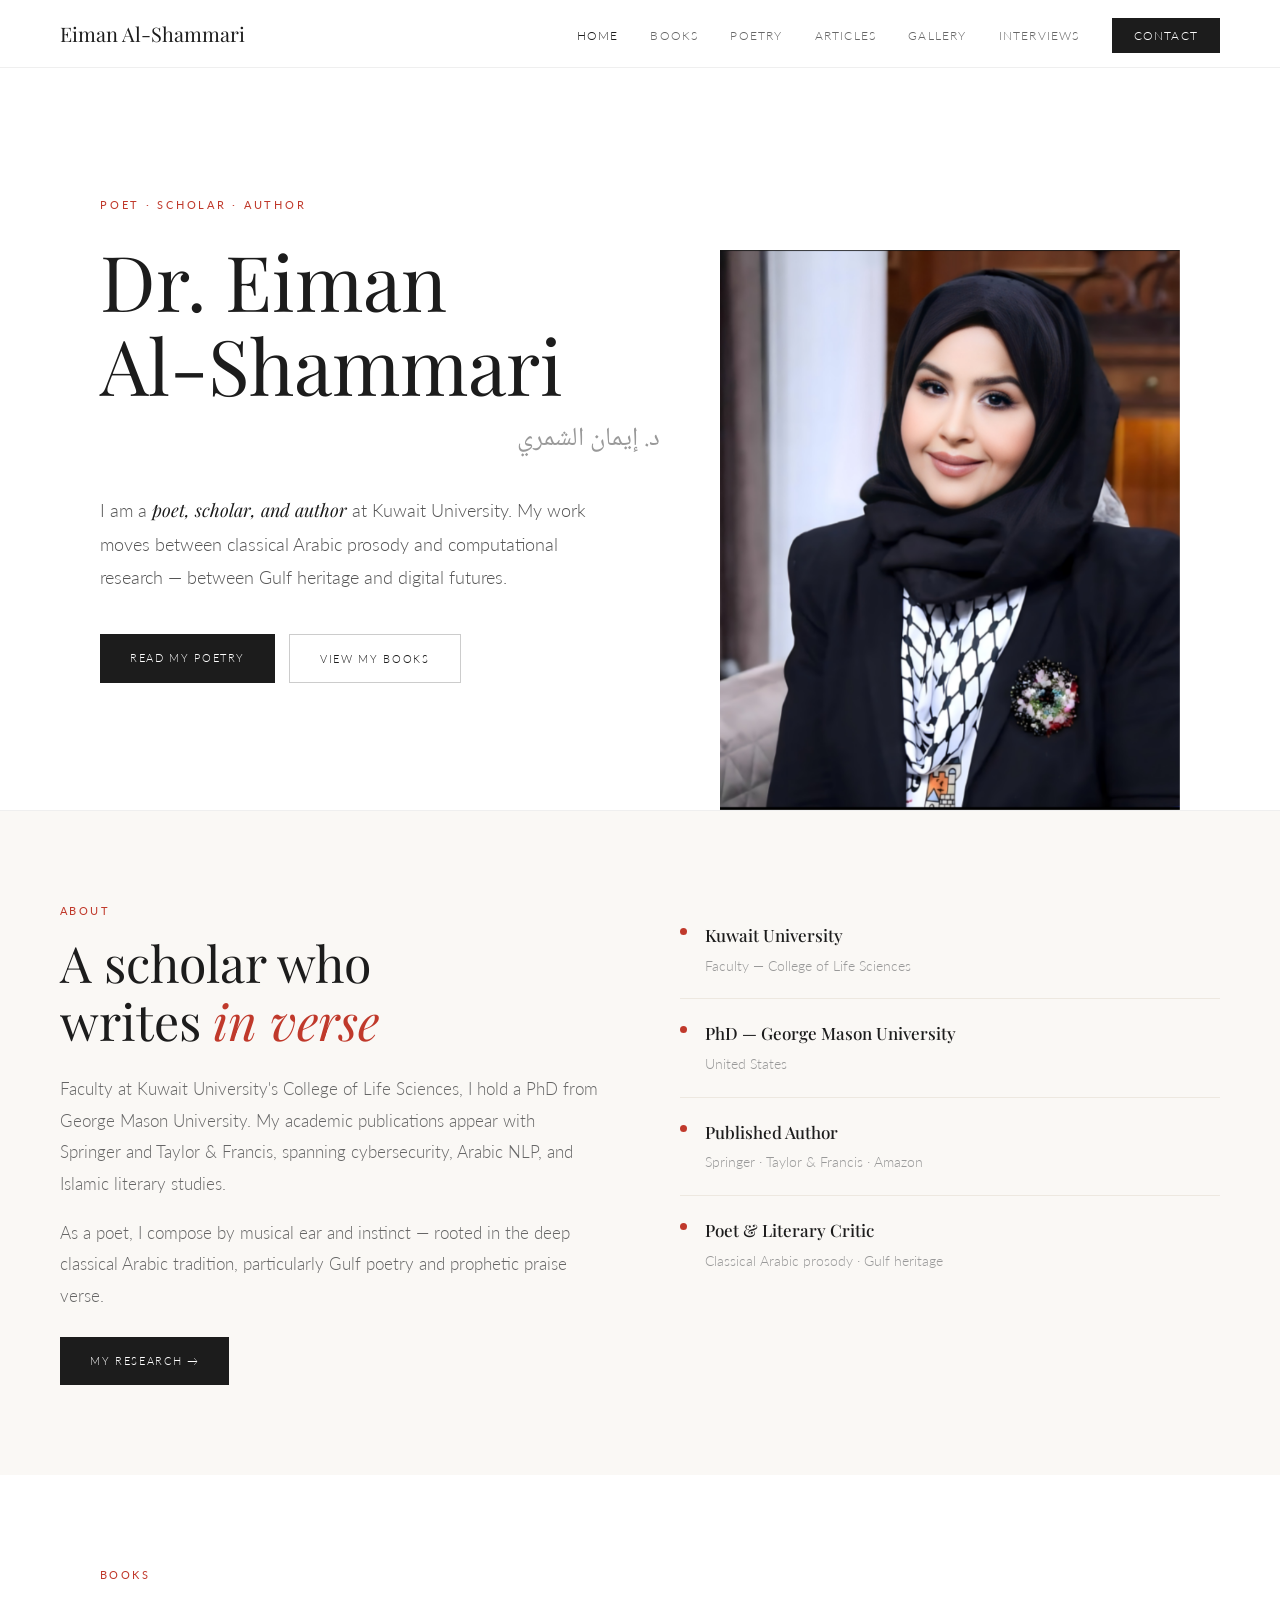
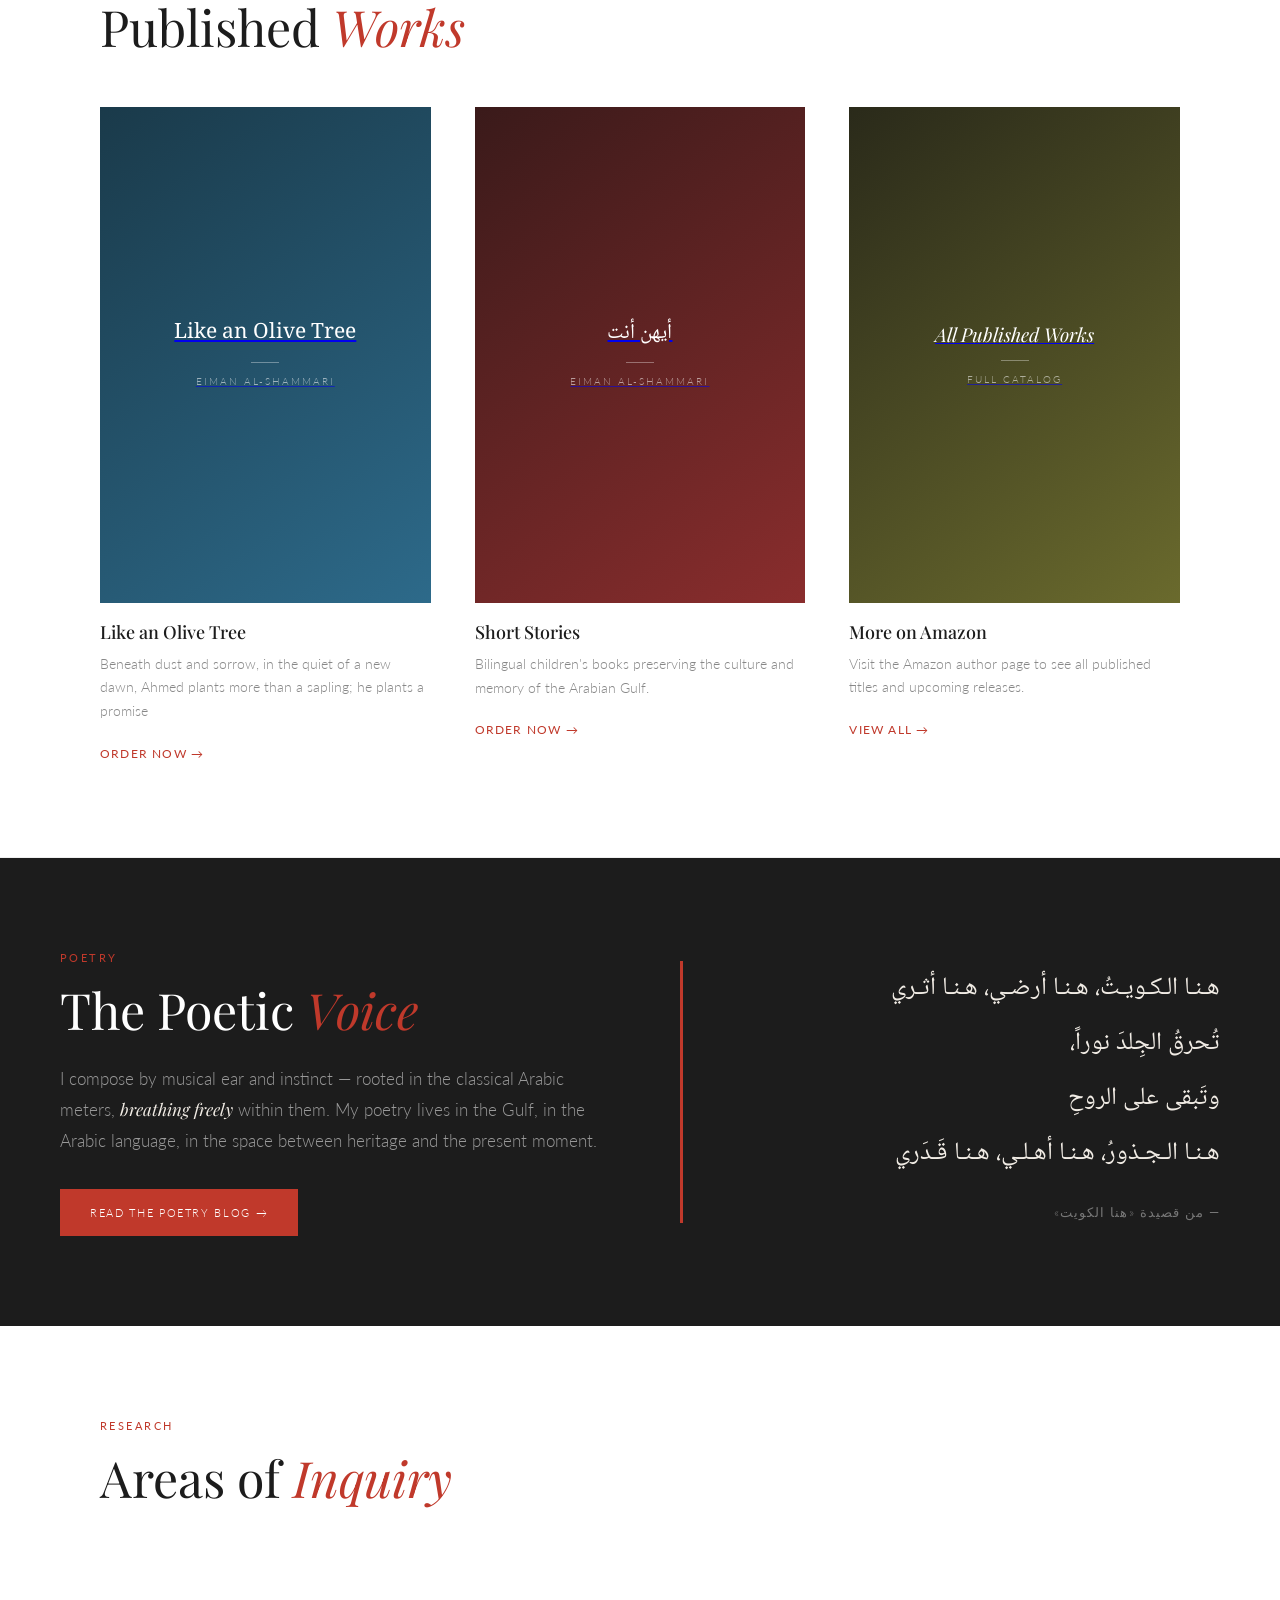
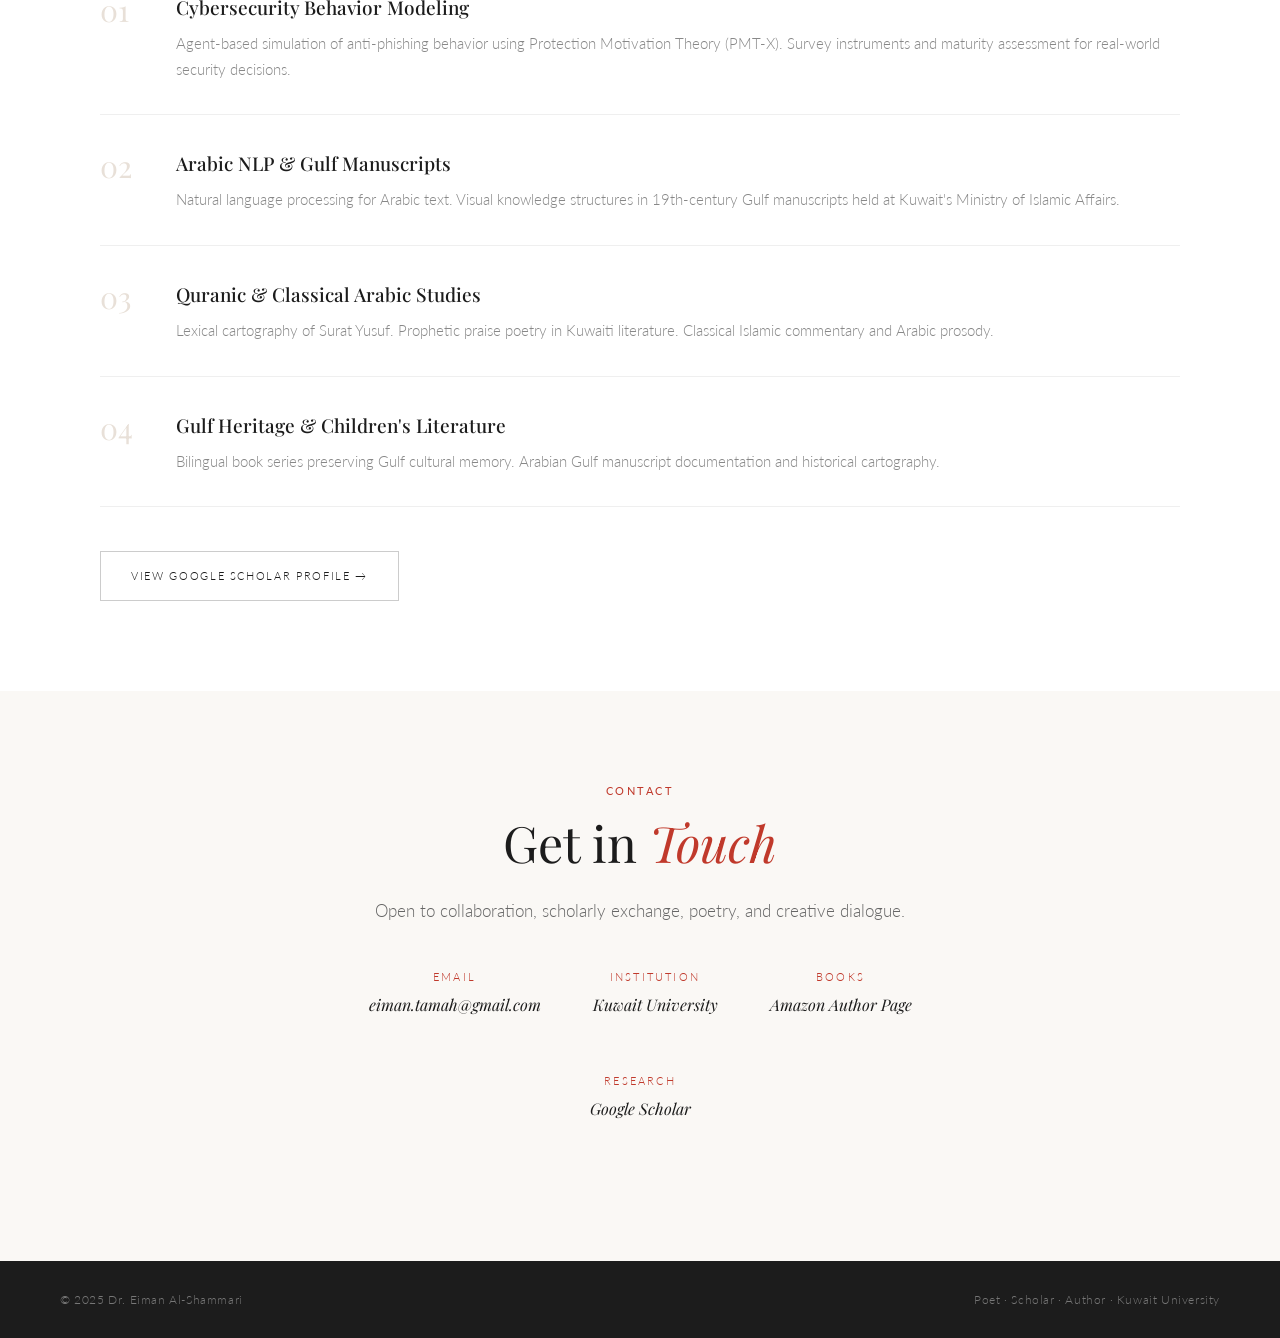
==== index.html @ fb9df9e3 "Update index.html" ====
<!DOCTYPE html>
<html lang="en">
<head>
<meta charset="UTF-8">
<meta name="viewport" content="width=device-width, initial-scale=1.0">
<title>Dr. Eiman Al-Shammari — Poet · Scholar · Author</title>
<link rel="preconnect" href="https://fonts.googleapis.com">
<link href="https://fonts.googleapis.com/css2?family=Playfair+Display:ital,wght@0,400;0,500;0,700;1,400;1,500&family=Lato:wght@300;400;700&family=Noto+Naskh+Arabic:wght@400;500;600&display=swap" rel="stylesheet">
<style>
*,*::before,*::after{box-sizing:border-box;margin:0;padding:0;}
html{scroll-behavior:smooth;}
body{background:#fff;color:#1c1c1c;font-family:'Lato',sans-serif;font-weight:300;font-size:17px;line-height:1.75;}

/* NAV */
nav{position:fixed;top:0;left:0;right:0;z-index:100;background:rgba(255,255,255,0.97);border-bottom:1px solid #efefef;padding:0 60px;height:68px;display:flex;align-items:center;justify-content:space-between;backdrop-filter:blur(8px);}
.nav-logo{font-family:'Playfair Display',serif;font-size:20px;font-weight:400;color:#1c1c1c;text-decoration:none;}
.nav-links{list-style:none;display:flex;gap:32px;align-items:center;}
.nav-links a{font-family:'Lato',sans-serif;font-size:12px;letter-spacing:0.1em;text-transform:uppercase;color:#666;text-decoration:none;transition:color .2s;}
.nav-links a:hover,.nav-links a.active{color:#1c1c1c;}
.nav-cta{background:#1c1c1c!important;color:#fff!important;padding:10px 22px!important;transition:background .2s!important;}
.nav-cta:hover{background:#c0392b!important;}

/* HERO */
.hero{padding-top:68px;display:grid;grid-template-columns:1fr 460px;min-height:90vh;max-width:1200px;margin:0 auto;padding-left:60px;padding-right:60px;gap:60px;align-items:center;}
.hero-text{padding:60px 0;}
.hero-eyebrow{font-size:11px;letter-spacing:0.25em;text-transform:uppercase;color:#c0392b;margin-bottom:24px;font-weight:400;}
.hero-name{font-family:'Playfair Display',serif;font-size:clamp(46px,6vw,78px);font-weight:400;line-height:1.1;color:#1c1c1c;margin-bottom:10px;}
.hero-arabic{font-family:'Noto Naskh Arabic',serif;font-size:26px;color:#999;direction:rtl;margin-bottom:32px;}
.hero-bio{font-size:18px;line-height:1.85;color:#555;max-width:500px;margin-bottom:40px;}
.hero-bio em{font-family:'Playfair Display',serif;font-style:italic;color:#1c1c1c;}
.hero-btns{display:flex;gap:14px;flex-wrap:wrap;}
.btn-dark{display:inline-block;background:#1c1c1c;color:#fff;padding:14px 30px;font-family:'Lato',sans-serif;font-size:11px;letter-spacing:0.15em;text-transform:uppercase;text-decoration:none;transition:background .2s;}
.btn-dark:hover{background:#c0392b;}
.btn-outline{display:inline-block;background:transparent;color:#1c1c1c;padding:14px 30px;font-family:'Lato',sans-serif;font-size:11px;letter-spacing:0.15em;text-transform:uppercase;text-decoration:none;border:1px solid #ccc;transition:border-color .2s;}
.btn-outline:hover{border-color:#1c1c1c;}

/* PHOTO */
.hero-photo{align-self:stretch;display:flex;align-items:flex-end;}
.photo-box{width:100%;height:560px;background:linear-gradient(160deg,#f5f0eb,#e8ddd0);display:flex;flex-direction:column;align-items:center;justify-content:center;gap:14px;border:1px solid #e0d8ce;position:relative;overflow:hidden;}
.photo-box::after{content:'';position:absolute;bottom:0;left:0;right:0;height:4px;background:#c0392b;}
.photo-box-icon{font-size:40px;opacity:0.25;}
.photo-box-text{font-family:'Playfair Display',serif;font-style:italic;font-size:15px;color:#bbb;text-align:center;padding:0 28px;line-height:1.6;}

/* SECTIONS */
hr.divider{border:none;border-top:1px solid #efefef;}

.about-band{background:#faf8f5;padding:90px 60px;}
.about-in{max-width:1200px;margin:0 auto;display:grid;grid-template-columns:1fr 1fr;gap:80px;align-items:start;}
.section-eyebrow{font-size:11px;letter-spacing:0.22em;text-transform:uppercase;color:#c0392b;margin-bottom:14px;font-weight:400;}
.section-h{font-family:'Playfair Display',serif;font-size:clamp(30px,4vw,50px);font-weight:400;line-height:1.15;color:#1c1c1c;margin-bottom:24px;}
.section-h em{font-style:italic;color:#c0392b;}
.body-p{font-size:17px;line-height:1.85;color:#666;margin-bottom:18px;}
.creds{display:flex;flex-direction:column;gap:0;}
.cred{display:flex;gap:18px;padding:20px 0;border-bottom:1px solid #ede8e0;align-items:flex-start;}
.cred:last-child{border-bottom:none;}
.cred-dot{width:7px;height:7px;background:#c0392b;border-radius:50%;margin-top:7px;flex-shrink:0;}
.cred-h{font-family:'Playfair Display',serif;font-size:17px;font-weight:500;color:#1c1c1c;margin-bottom:3px;}
.cred-s{font-size:14px;color:#999;}

/* BOOKS */
.books-wrap{padding:90px 60px;max-width:1200px;margin:0 auto;}
.books-grid{display:grid;grid-template-columns:repeat(3,1fr);gap:44px;margin-top:52px;}
.bcard{}
.bcover{aspect-ratio:2/3;margin-bottom:18px;display:flex;align-items:center;justify-content:center;position:relative;overflow:hidden;transition:transform .3s,box-shadow .3s;cursor:pointer;}
.bcover:hover{transform:translateY(-6px);box-shadow:0 18px 45px rgba(0,0,0,0.14);}
.bc1{background:linear-gradient(145deg,#1a3a4a,#2d6a8a);}
.bc2{background:linear-gradient(145deg,#3a1a1a,#8a2d2d);}
.bc3{background:linear-gradient(145deg,#2a2a1a,#6a6a2d);}
.bcover-inner{text-align:center;padding:28px 20px;color:#fff;}
.bcover-title{font-family:'Playfair Display',serif;font-size:19px;font-style:italic;line-height:1.3;margin-bottom:14px;}
.bcover-title.ar{font-family:'Noto Naskh Arabic',serif;font-style:normal;font-size:21px;direction:rtl;}
.bcover-line{width:28px;height:1px;background:rgba(255,255,255,0.35);margin:0 auto 10px;}
.bcover-author{font-size:10px;letter-spacing:0.2em;text-transform:uppercase;opacity:0.55;}
.btitle{font-family:'Playfair Display',serif;font-size:18px;font-weight:500;color:#1c1c1c;margin-bottom:7px;line-height:1.3;}
.bdesc{font-size:14px;color:#888;line-height:1.7;margin-bottom:14px;}
.blink{font-size:12px;letter-spacing:0.1em;text-transform:uppercase;color:#c0392b;text-decoration:none;display:inline-flex;align-items:center;gap:5px;transition:gap .2s;font-weight:400;}
.blink:hover{gap:9px;}

/* POETRY */
.poetry-band{background:#1c1c1c;color:#fff;padding:90px 60px;}
.poetry-in{max-width:1200px;margin:0 auto;display:grid;grid-template-columns:1fr 1fr;gap:80px;align-items:center;}
.poetry-band .section-eyebrow{color:#c0392b;}
.poetry-band .section-h{color:#fff;}
.poetry-desc{font-size:17px;line-height:1.85;color:#999;margin-bottom:32px;}
.poetry-desc em{font-family:'Playfair Display',serif;font-style:italic;color:#f0ebe4;}
.poem-block{border-left:3px solid #c0392b;padding-left:32px;}
.poem-lines{font-family:'Noto Naskh Arabic',serif;font-size:25px;line-height:2.2;direction:rtl;text-align:right;color:#f0ebe4;margin-bottom:20px;}
.poem-attr{font-size:13px;letter-spacing:0.08em;color:#777;text-align:right;direction:rtl;}

/* RESEARCH */
.research-wrap{padding:90px 60px;max-width:1200px;margin:0 auto;}
.rlist{margin-top:52px;}
.ritem{display:grid;grid-template-columns:52px 1fr;gap:24px;padding:32px 0;border-bottom:1px solid #efefef;align-items:start;}
.rnum{font-family:'Playfair Display',serif;font-size:30px;color:#e8e0d8;line-height:1;margin-top:4px;}
.rtitle{font-family:'Playfair Display',serif;font-size:19px;font-weight:500;color:#1c1c1c;margin-bottom:7px;}
.rdesc{font-size:15px;color:#888;line-height:1.7;}
.scholar-cta{margin-top:44px;}

/* CONTACT */
.contact-wrap{background:#faf8f5;padding:90px 60px;text-align:center;}
.contact-in{max-width:620px;margin:0 auto;}
.cgrid{display:flex;justify-content:center;gap:52px;flex-wrap:wrap;margin:40px 0 48px;}
.citem{}
.clbl{font-size:11px;letter-spacing:0.2em;text-transform:uppercase;color:#c0392b;margin-bottom:5px;}
.cval{font-family:'Playfair Display',serif;font-size:16px;font-style:italic;color:#1c1c1c;text-decoration:none;display:block;transition:color .2s;}
.cval:hover{color:#c0392b;}

footer{background:#1c1c1c;color:#777;padding:28px 60px;display:flex;justify-content:space-between;align-items:center;font-size:12px;letter-spacing:0.05em;}

@keyframes fadeUp{from{opacity:0;transform:translateY(22px)}to{opacity:1;transform:translateY(0)}}
.hero-text{animation:fadeUp .9s ease both;}
.hero-photo{animation:fadeUp .9s .18s ease both;}
.reveal{opacity:0;transform:translateY(18px);transition:opacity .7s ease,transform .7s ease;}
.reveal.visible{opacity:1;transform:translateY(0);}

@media(max-width:900px){
  nav{padding:0 20px;} .nav-links{display:none;}
  .hero{grid-template-columns:1fr;padding:80px 24px 50px;min-height:auto;gap:36px;}
  .hero-photo{order:-1;} .photo-box{height:320px;}
  .about-band,.books-wrap,.research-wrap{padding:60px 24px;}
  .about-in{grid-template-columns:1fr;gap:36px;}
  .books-grid{grid-template-columns:1fr 1fr;gap:24px;}
  .poetry-band{padding:60px 24px;} .poetry-in{grid-template-columns:1fr;gap:44px;}
  .contact-wrap{padding:60px 24px;}
  footer{flex-direction:column;gap:8px;text-align:center;padding:24px;}
}
@media(max-width:500px){.books-grid{grid-template-columns:1fr;}.hero-btns{flex-direction:column;}}
</style>
</head>
<body>

<nav>
  <a href="index.html" class="nav-logo">Eiman Al-Shammari</a>
  <ul class="nav-links">
    <li><a href="index.html" class="active">Home</a></li>
    <li><a href="books.html">Books</a></li>
    <li><a href="blog.html">Poetry</a></li>
    <li><a href="articles.html">Articles</a></li>
    <li><a href="gallery.html">Gallery</a></li>
    <li><a href="interviews.html">Interviews</a></li>
    <li><a href="#contact" class="nav-cta">Contact</a></li>
  </ul>
</nav>

<div class="hero">
  <div class="hero-text">
    <div class="hero-eyebrow">Poet · Scholar · Author</div>
    <h1 class="hero-name">Dr. Eiman<br>Al-Shammari</h1>
    <div class="hero-arabic">د. إيمان الشمري</div>
    <p class="hero-bio">I am a <em>poet, scholar, and author</em> at Kuwait University. My work moves between classical Arabic prosody and computational research — between Gulf heritage and digital futures.</p>
    <div class="hero-btns">
      <a href="blog.html" class="btn-dark">Read My Poetry</a>
      <a href="books.html" class="btn-outline">View My Books</a>
    </div>
  </div>
  <div class="hero-photo">
    <img src="images/port.png" alt="Dr. Eiman Al-Shammari" style="width:100%;height:560px;object-fit:cover;object-position:center top;display:block;">
  </div>
</div>

<hr class="divider">

<div class="about-band">
  <div class="about-in">
    <div class="reveal">
      <div class="section-eyebrow">About</div>
      <h2 class="section-h">A scholar who<br>writes <em>in verse</em></h2>
      <p class="body-p">Faculty at Kuwait University's College of Life Sciences, I hold a PhD from George Mason University. My academic publications appear with Springer and Taylor & Francis, spanning cybersecurity, Arabic NLP, and Islamic literary studies.</p>
      <p class="body-p">As a poet, I compose by musical ear and instinct — rooted in the deep classical Arabic tradition, particularly Gulf poetry and prophetic praise verse.</p>
      <a href="articles.html" class="btn-dark" style="margin-top:8px;display:inline-block;">My Research →</a>
    </div>
    <div class="creds reveal">
      <div class="cred"><div class="cred-dot"></div><div><div class="cred-h">Kuwait University</div><div class="cred-s">Faculty — College of Life Sciences</div></div></div>
      <div class="cred"><div class="cred-dot"></div><div><div class="cred-h">PhD — George Mason University</div><div class="cred-s">United States</div></div></div>
      <div class="cred"><div class="cred-dot"></div><div><div class="cred-h">Published Author</div><div class="cred-s">Springer · Taylor & Francis · Amazon</div></div></div>
      <div class="cred"><div class="cred-dot"></div><div><div class="cred-h">Poet & Literary Critic</div><div class="cred-s">Classical Arabic prosody · Gulf heritage</div></div></div>
    </div>
  </div>
</div>

<div class="books-wrap">
  <div class="section-eyebrow reveal">Books</div>
  <h2 class="section-h reveal">Published <em>Works</em></h2>
  <div class="books-grid">
    <div class="bcard reveal">
      <a href="https://www.amazon.ca/stores/Eiman-Al-Shammari/author/B078WSXB45" target="_blank" class="bcover bc1">
        <div class="bcover-inner"><div class="bcover-title ar">Like an Olive Tree</div><div class="bcover-line"></div><div class="bcover-author">Eiman Al-Shammari</div></div>
      </a>
      <div class="btitle">Like an Olive Tree</div>
      <div class="bdesc">Beneath dust and sorrow, in the quiet of a new dawn, Ahmed plants more than a sapling; he plants a promise</div>
      <a href="https://www.amazon.ca/stores/Eiman-Al-Shammari/author/B078WSXB45" target="_blank" class="blink">Order Now →</a>
    </div>
    <div class="bcard reveal">
      <a href="https://www.amazon.ca/stores/Eiman-Al-Shammari/author/B078WSXB45" target="_blank" class="bcover bc2">
        <div class="bcover-inner"><div class="bcover-title ar">أيهن أنت</div><div class="bcover-line"></div><div class="bcover-author">Eiman Al-Shammari</div></div>
      </a>
      <div class="btitle">Short Stories </div>
      <div class="bdesc">Bilingual children's books preserving the culture and memory of the Arabian Gulf.</div>
      <a href="https://www.amazon.ca/stores/Eiman-Al-Shammari/author/B078WSXB45" target="_blank" class="blink">Order Now →</a>
    </div>
    <div class="bcard reveal">
      <a href="https://www.amazon.ca/stores/Eiman-Al-Shammari/author/B078WSXB45" target="_blank" class="bcover bc3">
        <div class="bcover-inner"><div class="bcover-title">All Published Works</div><div class="bcover-line"></div><div class="bcover-author">Full Catalog</div></div>
      </a>
      <div class="btitle">More on Amazon</div>
      <div class="bdesc">Visit the Amazon author page to see all published titles and upcoming releases.</div>
      <a href="https://www.amazon.ca/stores/Eiman-Al-Shammari/author/B078WSXB45" target="_blank" class="blink">View All →</a>
    </div>
  </div>
</div>

<hr class="divider">

<div class="poetry-band">
  <div class="poetry-in">
    <div class="reveal">
      <div class="section-eyebrow">Poetry</div>
      <h2 class="section-h">The Poetic <em>Voice</em></h2>
      <p class="poetry-desc">I compose by musical ear and instinct — rooted in the classical Arabic meters, <em>breathing freely</em> within them. My poetry lives in the Gulf, in the Arabic language, in the space between heritage and the present moment.</p>
      <a href="blog.html" class="btn-dark" style="background:#c0392b;">Read the Poetry Blog →</a>
    </div>
    <div class="poem-block reveal">
      <div class="poem-lines">هـنـا الـكـويـتُ، هـنـا أرضـي، هـنـا أثـري<br>تُحرقُ الجِلدَ نوراً،<br>وتَبقى على الروحِ<br>هـنـا الـجـذورُ، هـنـا أهـلـي، هـنـا قَـدَري</div>
      <div class="poem-attr">— من قصيدة «هنا الكويت»</div>
    </div>
  </div>
</div>

<div class="research-wrap">
  <div class="section-eyebrow reveal">Research</div>
  <h2 class="section-h reveal">Areas of <em>Inquiry</em></h2>
  <div class="rlist">
    <div class="ritem reveal"><div class="rnum">01</div><div><div class="rtitle">Cybersecurity Behavior Modeling</div><div class="rdesc">Agent-based simulation of anti-phishing behavior using Protection Motivation Theory (PMT-X). Survey instruments and maturity assessment for real-world security decisions.</div></div></div>
    <div class="ritem reveal"><div class="rnum">02</div><div><div class="rtitle">Arabic NLP & Gulf Manuscripts</div><div class="rdesc">Natural language processing for Arabic text. Visual knowledge structures in 19th-century Gulf manuscripts held at Kuwait's Ministry of Islamic Affairs.</div></div></div>
    <div class="ritem reveal"><div class="rnum">03</div><div><div class="rtitle">Quranic & Classical Arabic Studies</div><div class="rdesc">Lexical cartography of Surat Yusuf. Prophetic praise poetry in Kuwaiti literature. Classical Islamic commentary and Arabic prosody.</div></div></div>
    <div class="ritem reveal"><div class="rnum">04</div><div><div class="rtitle">Gulf Heritage & Children's Literature</div><div class="rdesc">Bilingual book series preserving Gulf cultural memory. Arabian Gulf manuscript documentation and historical cartography.</div></div></div>
  </div>
  <div class="scholar-cta reveal">
    <a href="https://scholar.google.fr/citations?user=cUMYvfkAAAAJ&hl=de" target="_blank" class="btn-outline">View Google Scholar Profile →</a>
  </div>
</div>

<div class="contact-wrap" id="contact">
  <div class="contact-in">
    <div class="section-eyebrow reveal" style="text-align:center;">Contact</div>
    <h2 class="section-h reveal">Get in <em>Touch</em></h2>
    <p class="body-p reveal" style="text-align:center;">Open to collaboration, scholarly exchange, poetry, and creative dialogue.</p>
    <div class="cgrid reveal">
      <div class="citem"><div class="clbl">Email</div><a href="mailto:eiman.tamah@gmail.com" class="cval">eiman.tamah@gmail.com</a></div>
      <div class="citem"><div class="clbl">Institution</div><span class="cval">Kuwait University</span></div>
      <div class="citem"><div class="clbl">Books</div><a href="https://www.amazon.ca/stores/Eiman-Al-Shammari/author/B078WSXB45" target="_blank" class="cval">Amazon Author Page</a></div>
      <div class="citem"><div class="clbl">Research</div><a href="https://scholar.google.fr/citations?user=cUMYvfkAAAAJ&hl=de" target="_blank" class="cval">Google Scholar</a></div>
    </div>
  </div>
</div>

<footer>
  <span>© 2025 Dr. Eiman Al-Shammari</span>
  <span>Poet · Scholar · Author · Kuwait University</span>
</footer>

<script>
const reveals=document.querySelectorAll('.reveal');
const obs=new IntersectionObserver(entries=>{entries.forEach((e,i)=>{if(e.isIntersecting){setTimeout(()=>e.target.classList.add('visible'),i*80);obs.unobserve(e.target);}});},{threshold:0.1});
reveals.forEach(el=>obs.observe(el));
</script>
</body>
</html>
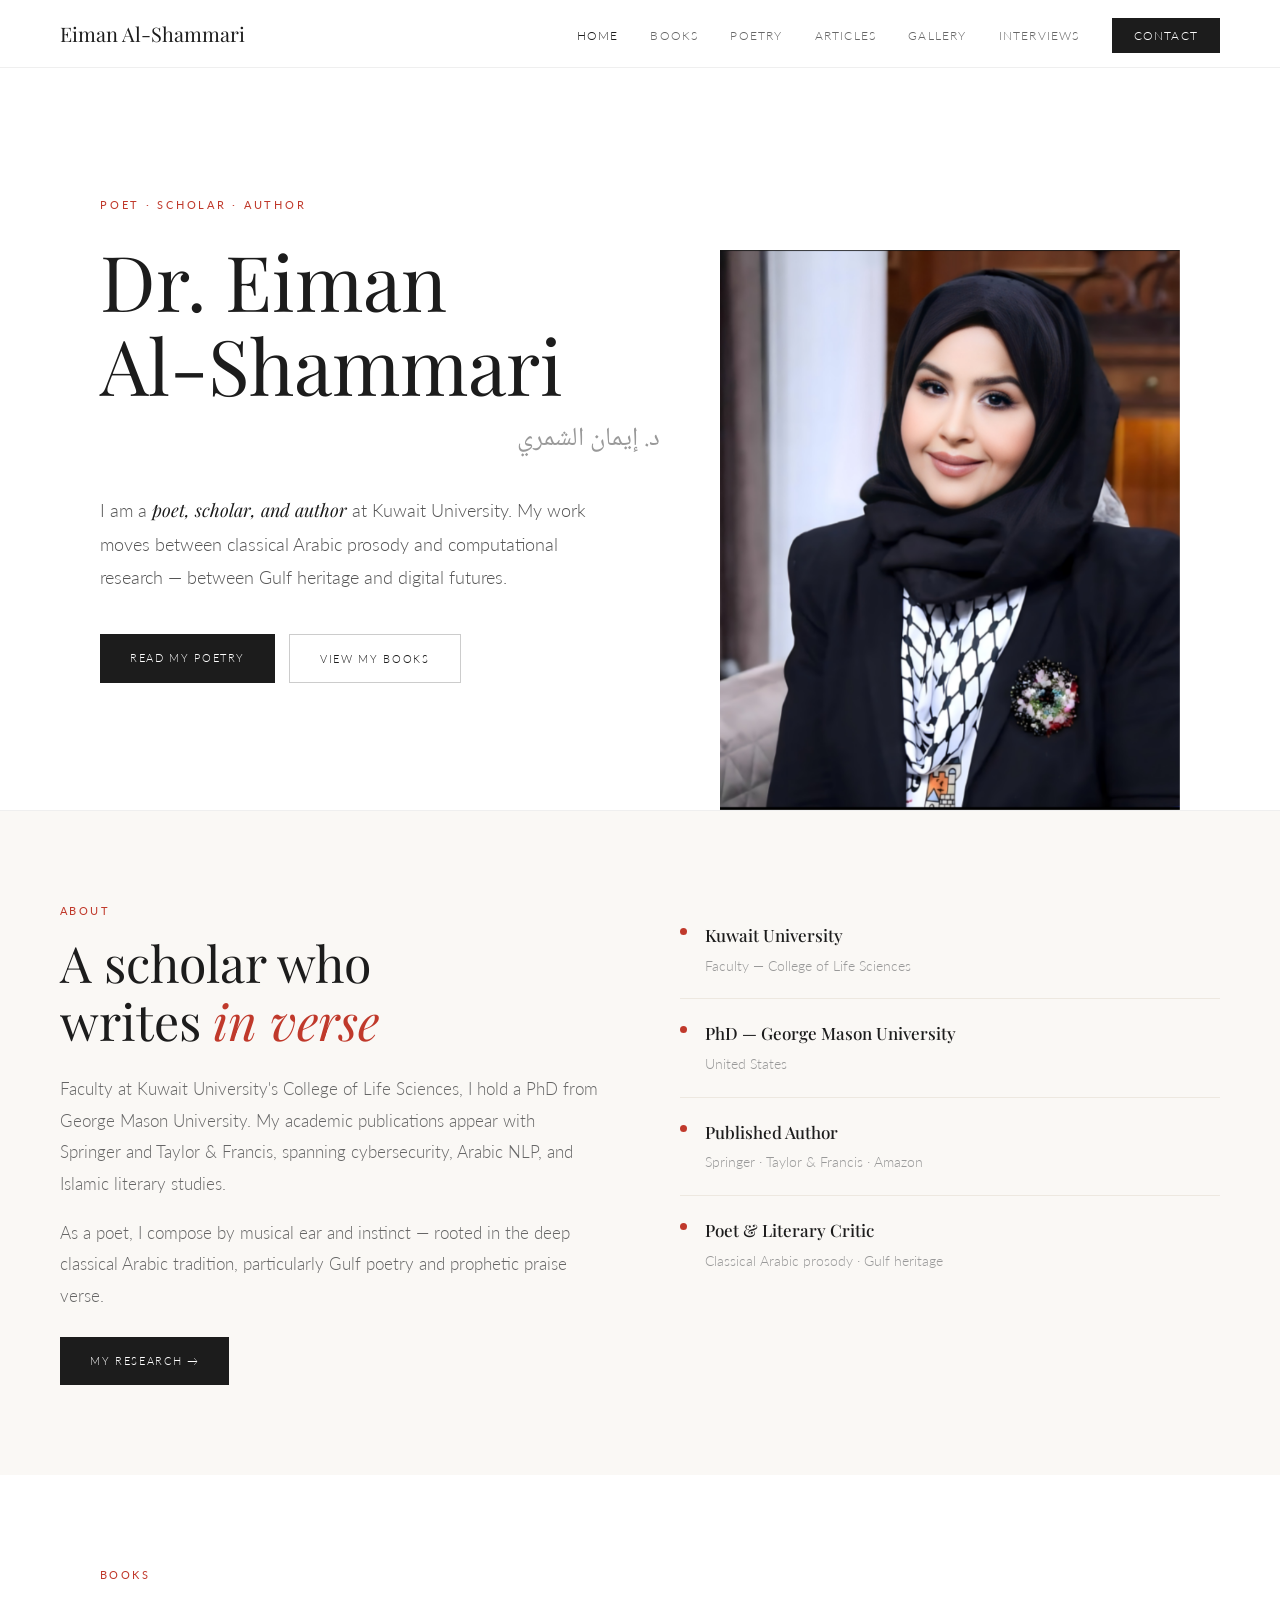
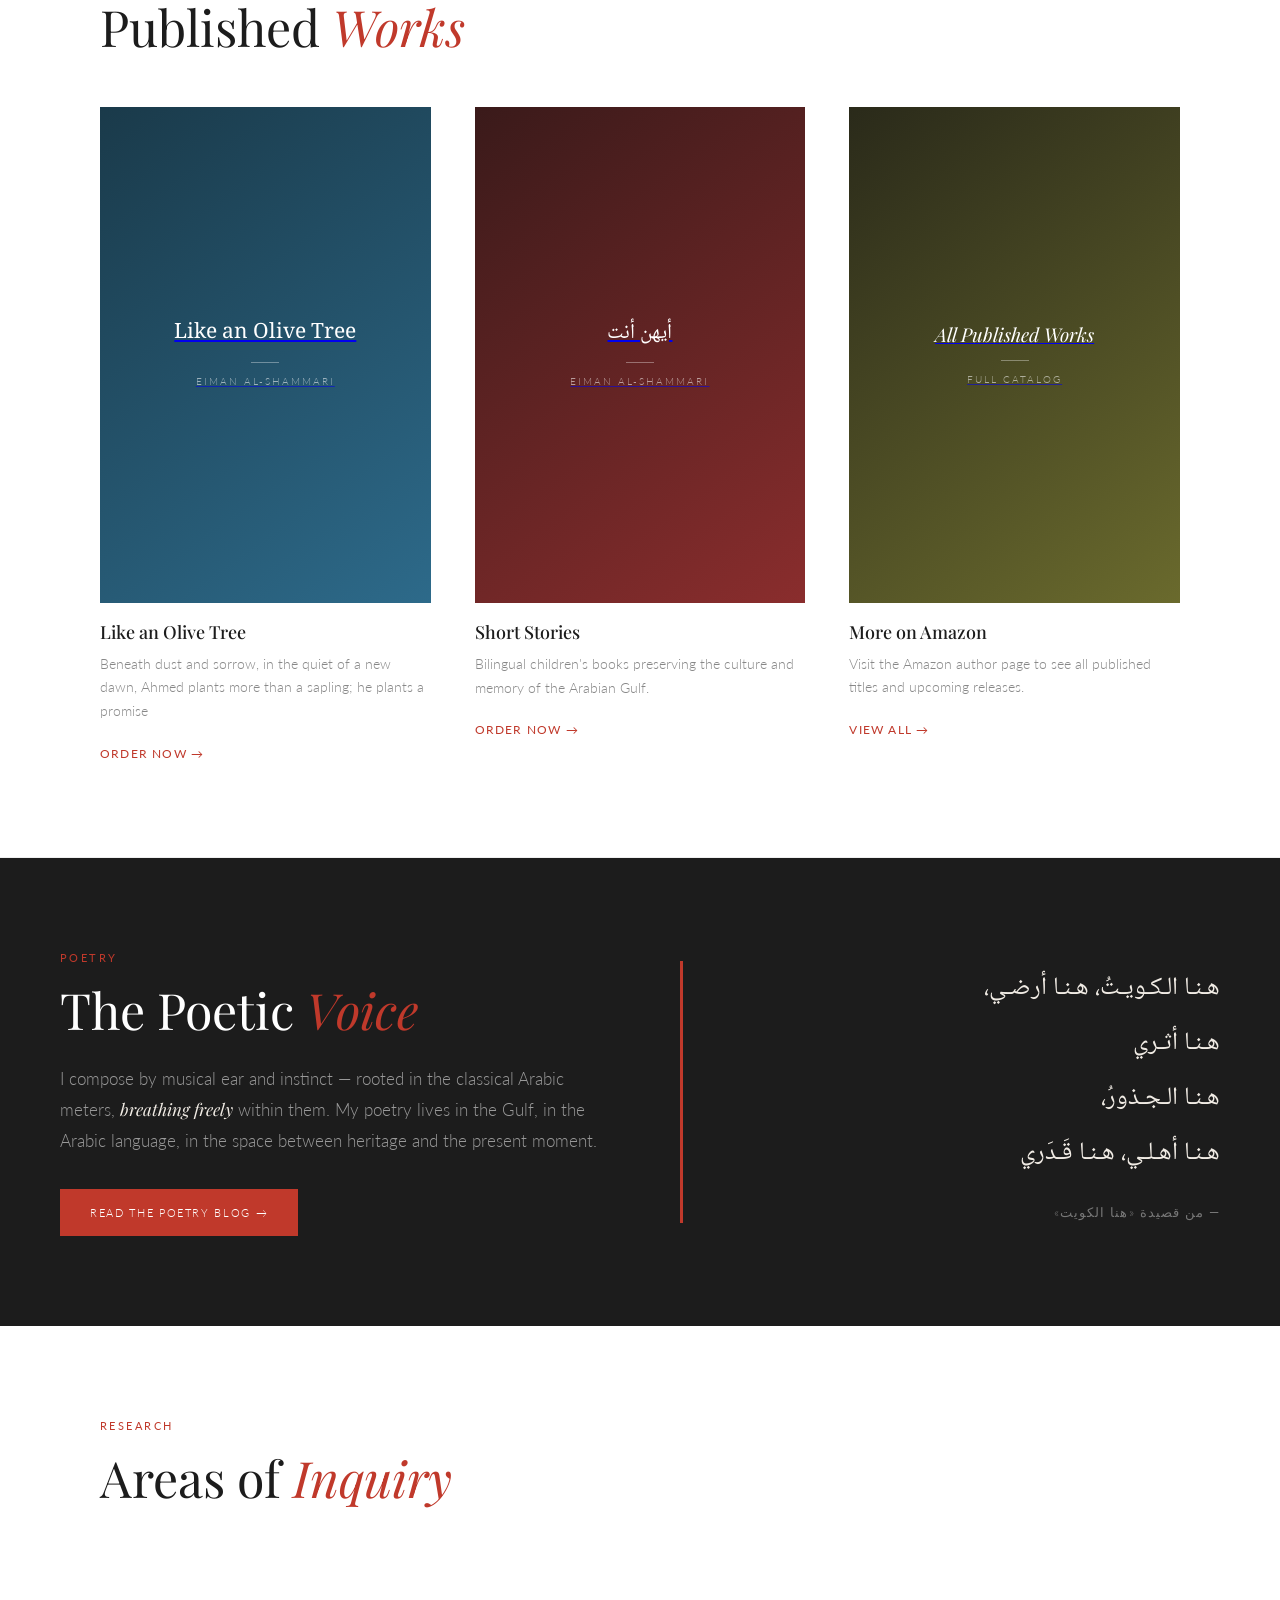
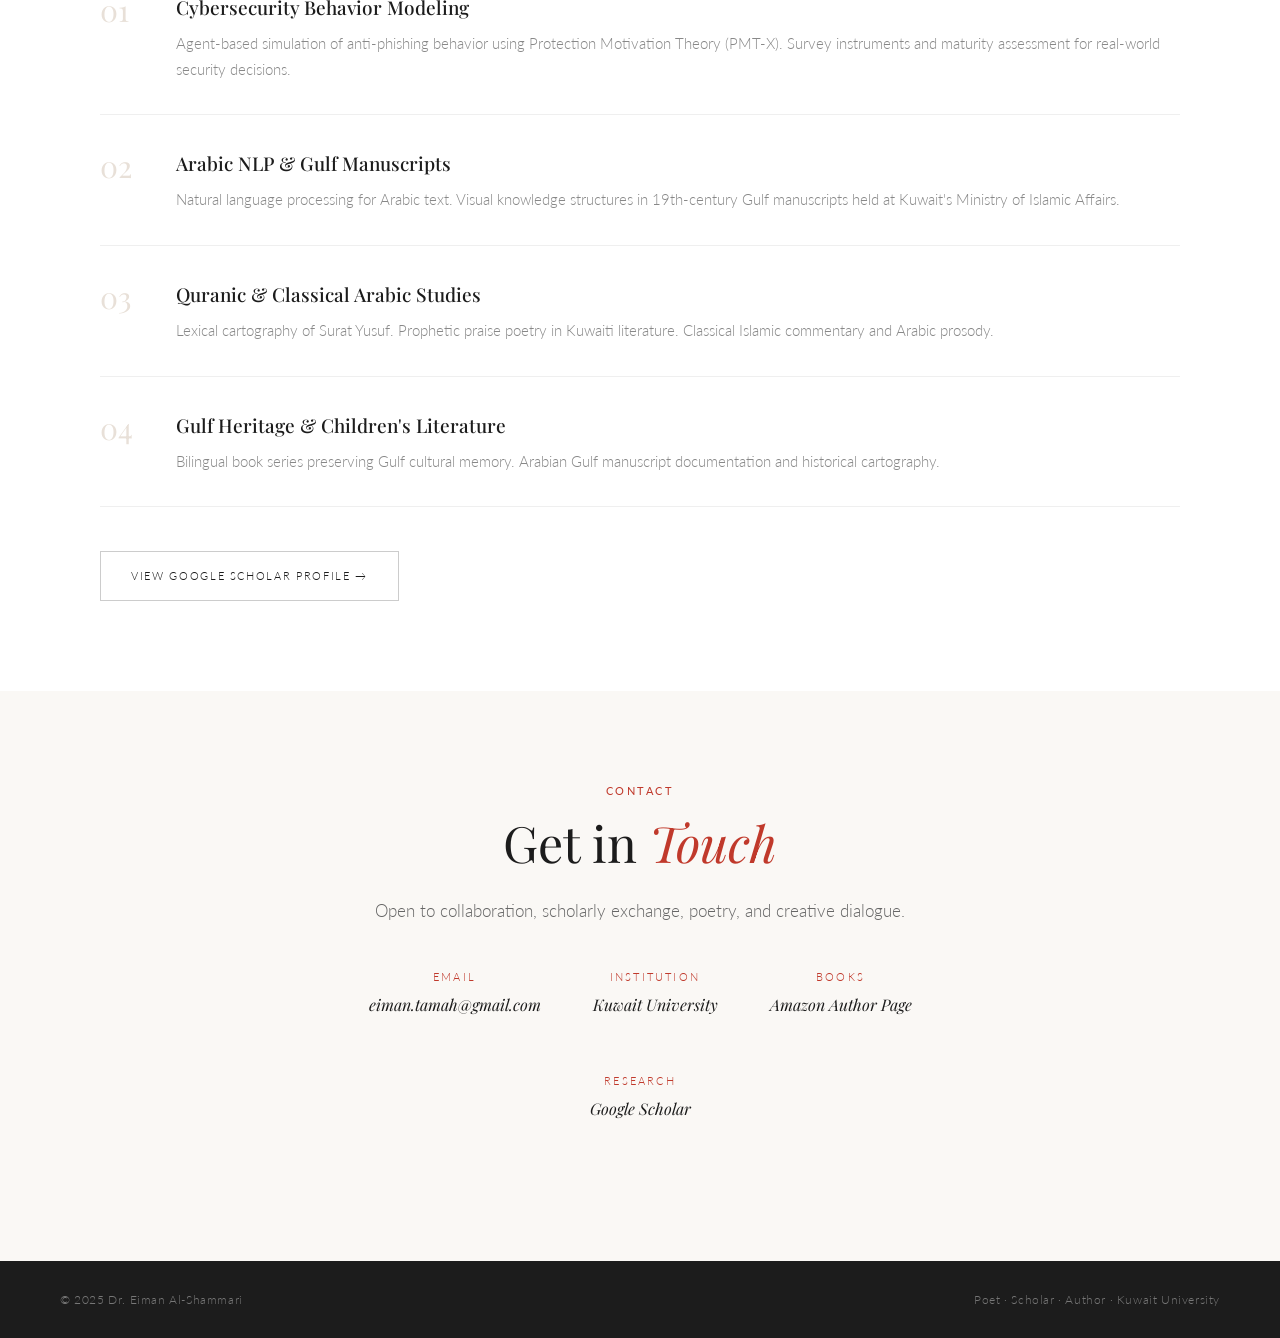
==== commit 43c97da6: "Update index.html" ====
--- a/index.html
+++ b/index.html
@@ -220,7 +220,7 @@
       <a href="blog.html" class="btn-dark" style="background:#c0392b;">Read the Poetry Blog →</a>
     </div>
     <div class="poem-block reveal">
-      <div class="poem-lines">هـنـا الـكـويـتُ، هـنـا أرضـي، هـنـا أثـري<br>تُحرقُ الجِلدَ نوراً،<br>وتَبقى على الروحِ<br>هـنـا الـجـذورُ، هـنـا أهـلـي، هـنـا قَـدَري</div>
+      <div class="poem-lines">هـنـا الـكـويـتُ، هـنـا أرضـي، <br>هـنـا أثـري<br>هـنـا الـجـذورُ،<br> هـنـا أهـلـي، هـنـا قَـدَري</div>
       <div class="poem-attr">— من قصيدة «هنا الكويت»</div>
     </div>
   </div>
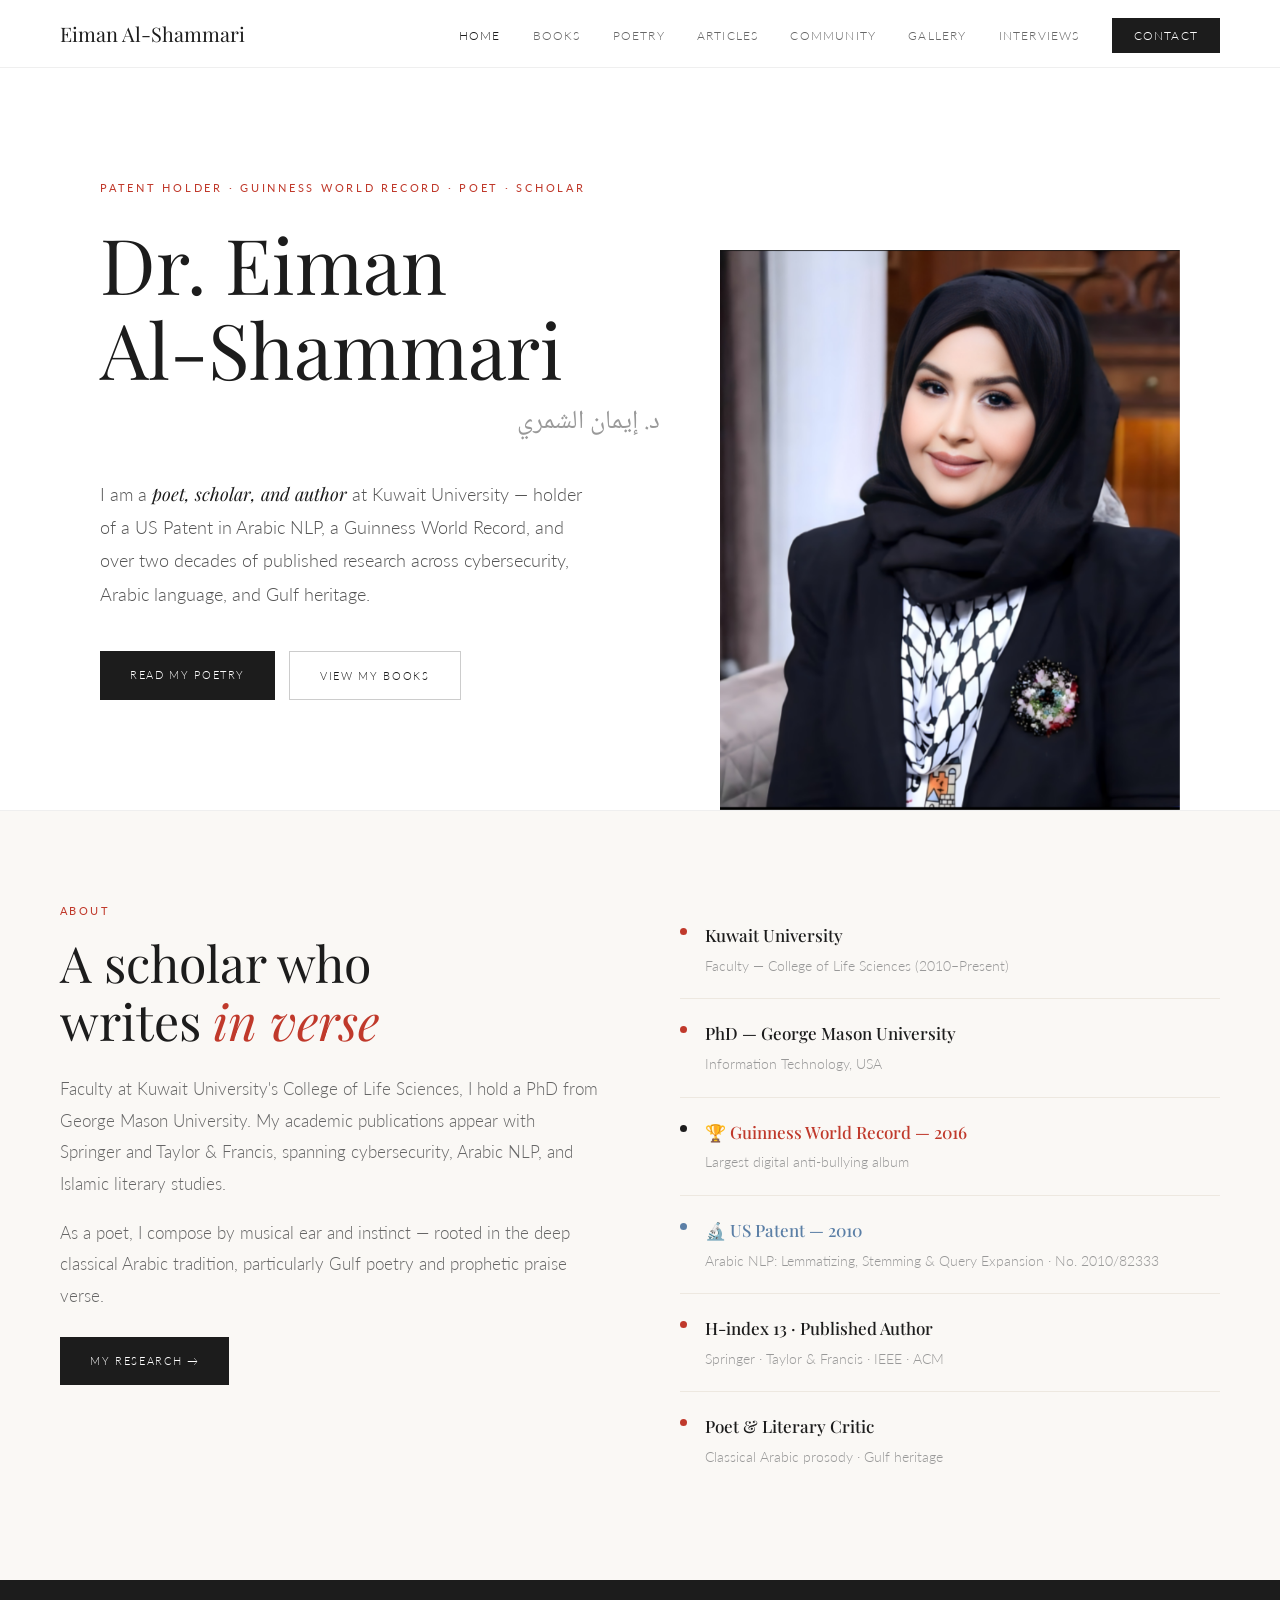
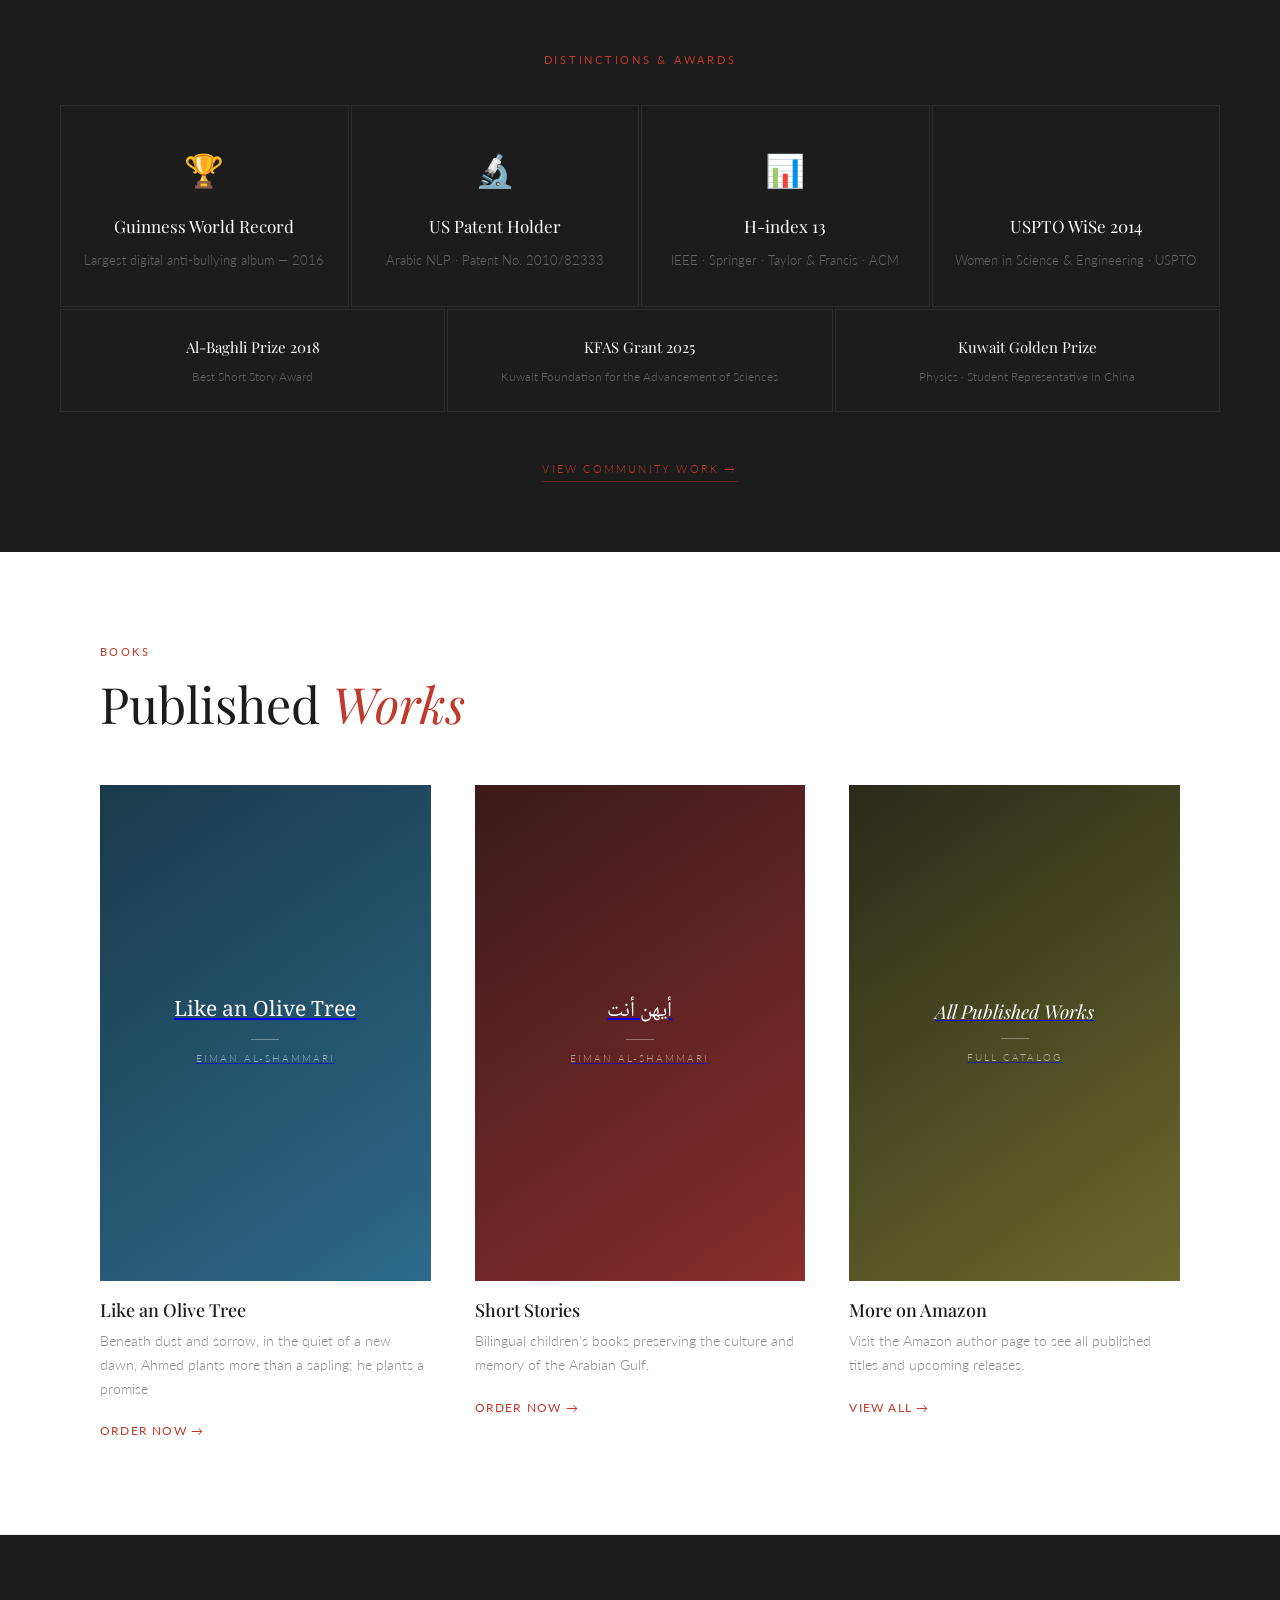
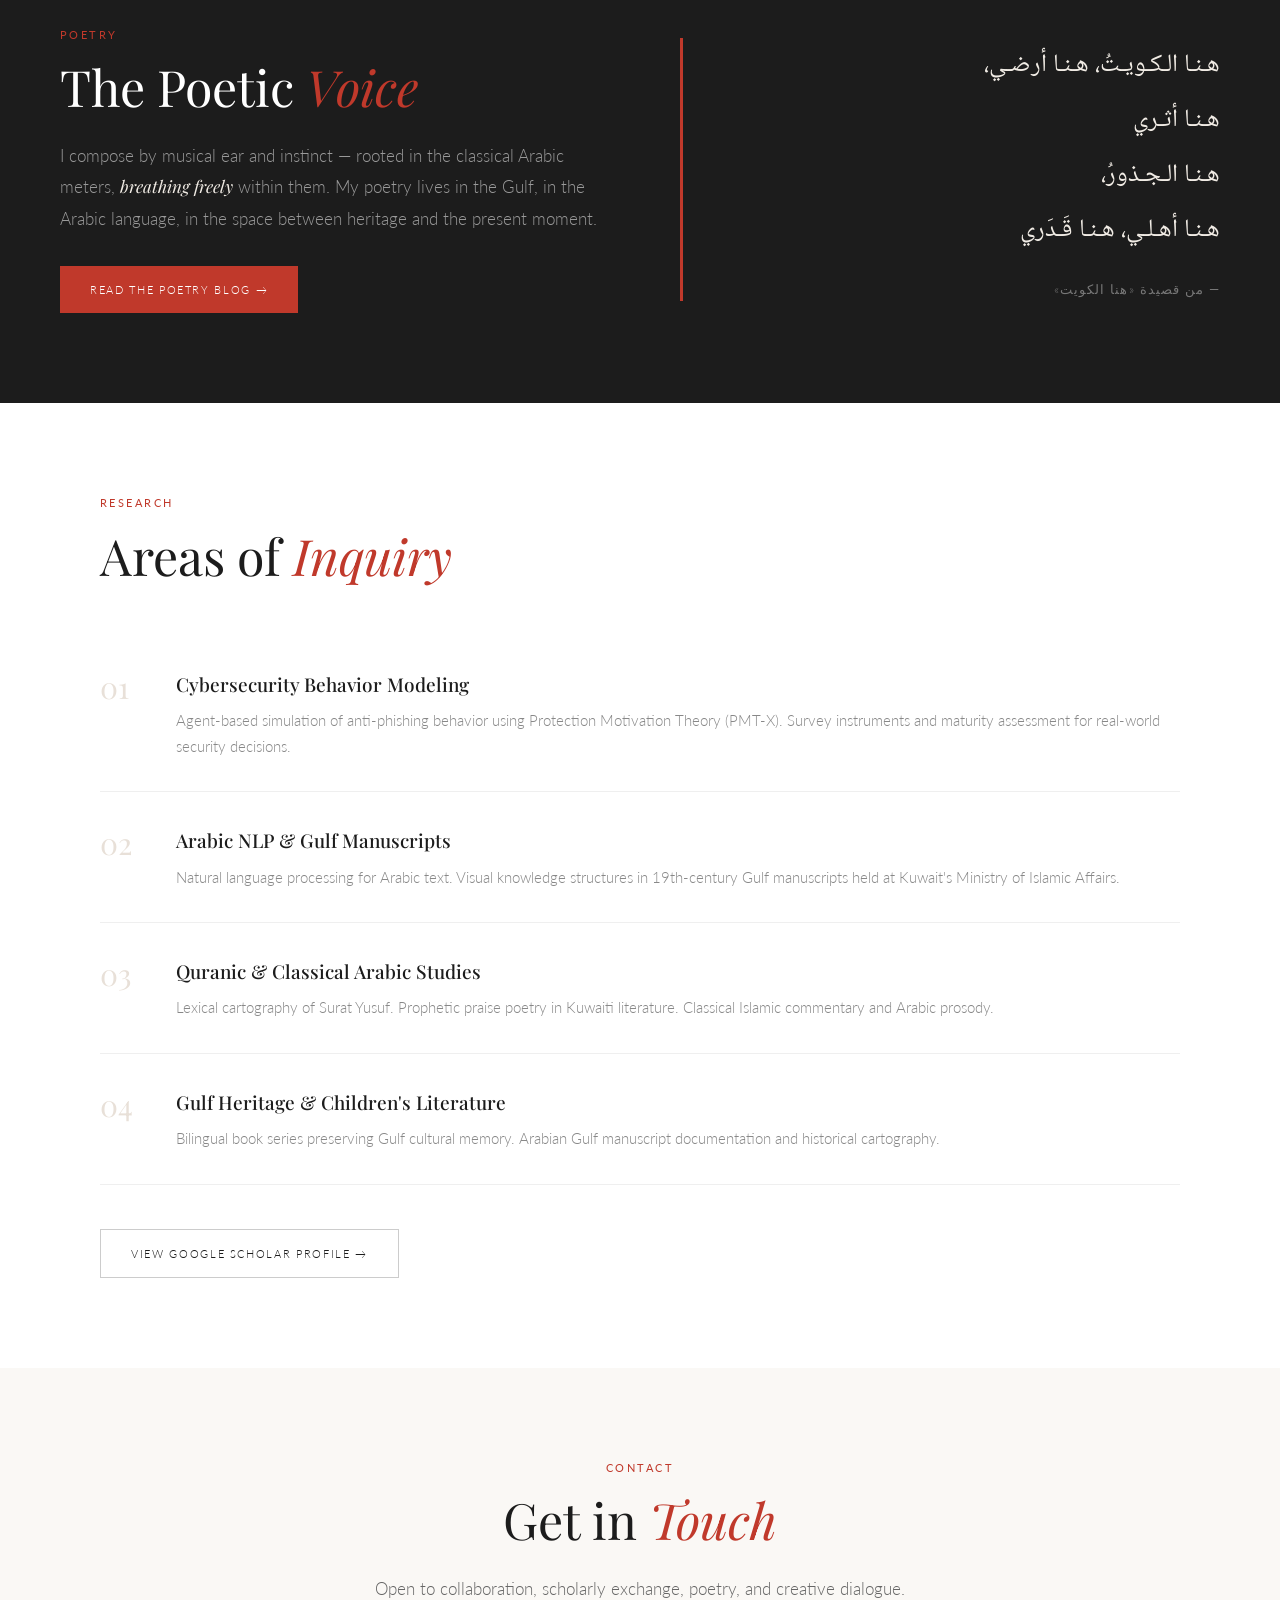
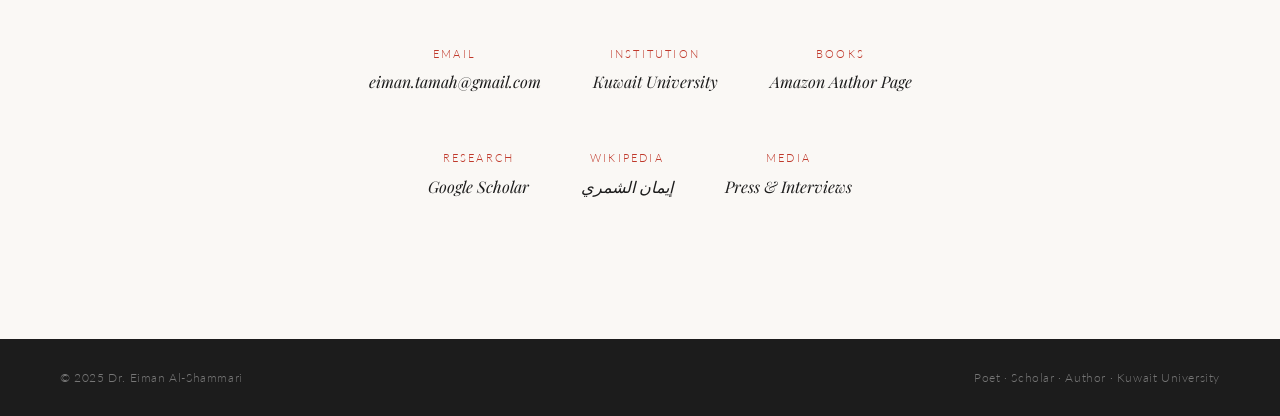
==== commit 4fb7d224: "Add files via upload" ====
--- a/index.html
+++ b/index.html
@@ -3,7 +3,93 @@
 <head>
 <meta charset="UTF-8">
 <meta name="viewport" content="width=device-width, initial-scale=1.0">
-<title>Dr. Eiman Al-Shammari — Poet · Scholar · Author</title>
+<title>Dr. Eiman Al-Shammari — Poet · Scholar · Author | Kuwait University</title>
+
+<!-- SEO: Basic -->
+<meta name="description" content="Dr. Eiman Al-Shammari — Poet, scholar, and author at Kuwait University. Published works in Arabic poetry, cybersecurity research, Arabic NLP, and Gulf heritage. PhD from George Mason University.">
+<meta name="keywords" content="Eiman Al-Shammari, إيمان الشمري, إيمان طعمة الشمري, Arabic poetry, Kuwait poet, Kuwait University, cybersecurity research, Arabic NLP, Gulf heritage, classical Arabic prosody, المدائح النبوية, شعر عربي, شاعرة كويتية, شاعرة خليجية, تراث خليجي, أدب كويتي, باحثة كويتية, مدائح نبوية, كاتبة أطفال خليج, Kuwaiti author, Gulf poetry, Islamic poetry, Arabic literature Kuwait, eiman alshammari, Wikipedia">
+<meta name="author" content="Dr. Eiman Al-Shammari">
+<meta name="robots" content="index, follow, max-snippet:-1, max-image-preview:large">
+<meta name="googlebot" content="index, follow">
+<meta name="language" content="Arabic, English">
+<meta name="geo.region" content="KW">
+<meta name="geo.placename" content="Kuwait">
+<meta name="revisit-after" content="7 days">
+<link rel="canonical" href="https://ealshammari.github.io/">
+<link rel="sitemap" type="application/xml" href="https://ealshammari.github.io/sitemap.xml">
+<!-- Paste your Google Search Console verification below when ready: -->
+<!-- <meta name="google-site-verification" content="PASTE_YOUR_CODE_HERE"> -->
+
+<!-- SEO: Language -->
+<meta http-equiv="content-language" content="en, ar">
+<link rel="alternate" hreflang="en" href="https://ealshammari.github.io/">
+<link rel="alternate" hreflang="ar" href="https://ealshammari.github.io/">
+
+<!-- SEO: Geographic — Kuwait -->
+<meta name="geo.region" content="KW">
+<meta name="geo.placename" content="Kuwait">
+<meta name="ICBM" content="29.3759, 47.9774">
+
+<!-- SEO: Academic -->
+<meta name="citation_author" content="Eiman Al-Shammari">
+<meta name="citation_author_institution" content="Kuwait University">
+<meta name="DC.creator" content="Dr. Eiman Al-Shammari">
+<meta name="DC.subject" content="Arabic Poetry, Cybersecurity, Gulf Heritage, Islamic Studies">
+<meta name="DC.language" content="en, ar">
+
+<!-- PWA: App-like on mobile -->
+<meta name="theme-color" content="#c0392b">
+<meta name="mobile-web-app-capable" content="yes">
+<meta name="apple-mobile-web-app-capable" content="yes">
+<meta name="apple-mobile-web-app-title" content="Dr. Eiman Al-Shammari">
+<link rel="manifest" href="manifest.json">
+
+<!-- Favicon -->
+<link rel="icon" type="image/png" href="images/port.png">
+<link rel="apple-touch-icon" href="images/port.png">
+
+<!-- SEO: Open Graph (WhatsApp, LinkedIn, Facebook) -->
+<meta property="og:type" content="website">
+<meta property="og:url" content="https://ealshammari.github.io/">
+<meta property="og:title" content="Dr. Eiman Al-Shammari — Poet · Scholar · Author">
+<meta property="og:description" content="Poet, scholar, and author at Kuwait University. Classical Arabic poetry, cybersecurity research, and Gulf heritage.">
+<meta property="og:image" content="https://ealshammari.github.io/images/port.png">
+<meta property="og:locale" content="en_US">
+<meta property="og:locale:alternate" content="ar_KW">
+
+<!-- SEO: Twitter Card -->
+<meta name="twitter:card" content="summary_large_image">
+<meta name="twitter:title" content="Dr. Eiman Al-Shammari — Poet · Scholar · Author">
+<meta name="twitter:description" content="Poet, scholar, and author at Kuwait University. Classical Arabic poetry, cybersecurity research, and Gulf heritage.">
+<meta name="twitter:image" content="https://ealshammari.github.io/images/port.png">
+
+<!-- SEO: Structured Data (tells Google you are a person & author) -->
+<script type="application/ld+json">
+{
+  "@context": "https://schema.org",
+  "@type": "Person",
+  "name": "Dr. Eiman Al-Shammari",
+  "alternateName": "د. إيمان الشمري",
+  "url": "https://ealshammari.github.io",
+  "image": "https://ealshammari.github.io/images/port.png",
+  "jobTitle": "Faculty Member & Poet",
+  "worksFor": {
+    "@type": "Organization",
+    "name": "Kuwait University"
+  },
+  "alumniOf": {
+    "@type": "Organization",
+    "name": "George Mason University"
+  },
+  "sameAs": [
+    "https://ar.wikipedia.org/wiki/%D8%A5%D9%8A%D9%85%D8%A7%D9%86_%D8%A7%D9%84%D8%B4%D9%85%D8%B1%D9%8A",
+    "https://scholar.google.fr/citations?user=cUMYvfkAAAAJ",
+    "https://www.amazon.ca/stores/Eiman-Al-Shammari/author/B078WSXB45"
+  ],
+  "knowsAbout": ["Arabic Poetry", "Cybersecurity", "Arabic NLP", "Gulf Heritage", "Islamic Studies"],
+  "email": "eiman.tamah@gmail.com"
+}
+</script>
 <link rel="preconnect" href="https://fonts.googleapis.com">
 <link href="https://fonts.googleapis.com/css2?family=Playfair+Display:ital,wght@0,400;0,500;0,700;1,400;1,500&family=Lato:wght@300;400;700&family=Noto+Naskh+Arabic:wght@400;500;600&display=swap" rel="stylesheet">
 <style>
@@ -126,6 +212,7 @@
 }
 @media(max-width:500px){.books-grid{grid-template-columns:1fr;}.hero-btns{flex-direction:column;}}
 </style>
+  <meta name="google-site-verification" content="4iER8ykJCedBXJFn_0zRxxGXwQifZGYRuPkcfKG9anU" />
 </head>
 <body>
 
@@ -136,6 +223,7 @@
     <li><a href="books.html">Books</a></li>
     <li><a href="blog.html">Poetry</a></li>
     <li><a href="articles.html">Articles</a></li>
+    <li><a href="community.html">Community</a></li>
     <li><a href="gallery.html">Gallery</a></li>
     <li><a href="interviews.html">Interviews</a></li>
     <li><a href="#contact" class="nav-cta">Contact</a></li>
@@ -144,10 +232,10 @@
 
 <div class="hero">
   <div class="hero-text">
-    <div class="hero-eyebrow">Poet · Scholar · Author</div>
+    <div class="hero-eyebrow">Patent Holder · Guinness World Record · Poet · Scholar</div>
     <h1 class="hero-name">Dr. Eiman<br>Al-Shammari</h1>
     <div class="hero-arabic">د. إيمان الشمري</div>
-    <p class="hero-bio">I am a <em>poet, scholar, and author</em> at Kuwait University. My work moves between classical Arabic prosody and computational research — between Gulf heritage and digital futures.</p>
+    <p class="hero-bio">I am a <em>poet, scholar, and author</em> at Kuwait University — holder of a US Patent in Arabic NLP, a Guinness World Record, and over two decades of published research across cybersecurity, Arabic language, and Gulf heritage.</p>
     <div class="hero-btns">
       <a href="blog.html" class="btn-dark">Read My Poetry</a>
       <a href="books.html" class="btn-outline">View My Books</a>
@@ -170,11 +258,57 @@
       <a href="articles.html" class="btn-dark" style="margin-top:8px;display:inline-block;">My Research →</a>
     </div>
     <div class="creds reveal">
-      <div class="cred"><div class="cred-dot"></div><div><div class="cred-h">Kuwait University</div><div class="cred-s">Faculty — College of Life Sciences</div></div></div>
-      <div class="cred"><div class="cred-dot"></div><div><div class="cred-h">PhD — George Mason University</div><div class="cred-s">United States</div></div></div>
-      <div class="cred"><div class="cred-dot"></div><div><div class="cred-h">Published Author</div><div class="cred-s">Springer · Taylor & Francis · Amazon</div></div></div>
+      <div class="cred"><div class="cred-dot"></div><div><div class="cred-h">Kuwait University</div><div class="cred-s">Faculty — College of Life Sciences (2010–Present)</div></div></div>
+      <div class="cred"><div class="cred-dot"></div><div><div class="cred-h">PhD — George Mason University</div><div class="cred-s">Information Technology, USA</div></div></div>
+      <div class="cred"><div class="cred-dot" style="background:#1c1c1c"></div><div><div class="cred-h" style="color:#c0392b">🏆 Guinness World Record — 2016</div><div class="cred-s">Largest digital anti-bullying album</div></div></div>
+      <div class="cred"><div class="cred-dot" style="background:#5b7fa6"></div><div><div class="cred-h" style="color:#5b7fa6">🔬 US Patent — 2010</div><div class="cred-s">Arabic NLP: Lemmatizing, Stemming & Query Expansion · No. 2010/82333</div></div></div>
+      <div class="cred"><div class="cred-dot"></div><div><div class="cred-h">H-index 13 · Published Author</div><div class="cred-s">Springer · Taylor & Francis · IEEE · ACM</div></div></div>
       <div class="cred"><div class="cred-dot"></div><div><div class="cred-h">Poet & Literary Critic</div><div class="cred-s">Classical Arabic prosody · Gulf heritage</div></div></div>
     </div>
+  </div>
+</div>
+
+<!-- DISTINCTIONS BANNER -->
+<div style="background:#1c1c1c;padding:70px 60px;text-align:center;">
+  <div style="max-width:1200px;margin:0 auto;">
+    <div style="font-size:11px;letter-spacing:0.25em;text-transform:uppercase;color:#c0392b;margin-bottom:36px;font-weight:400;">Distinctions & Awards</div>
+    <div style="display:grid;grid-template-columns:repeat(4,1fr);gap:2px;margin-bottom:2px;">
+      <div style="padding:36px 20px;border:1px solid rgba(255,255,255,0.07);">
+        <div style="font-size:32px;margin-bottom:14px;">🏆</div>
+        <div style="font-family:'Playfair Display',serif;font-size:17px;color:#fff;margin-bottom:8px;">Guinness World Record</div>
+        <div style="font-size:13px;color:#666;line-height:1.6;">Largest digital anti-bullying album — 2016</div>
+      </div>
+      <div style="padding:36px 20px;border:1px solid rgba(255,255,255,0.07);">
+        <div style="font-size:32px;margin-bottom:14px;">🔬</div>
+        <div style="font-family:'Playfair Display',serif;font-size:17px;color:#fff;margin-bottom:8px;">US Patent Holder</div>
+        <div style="font-size:13px;color:#666;line-height:1.6;">Arabic NLP · Patent No. 2010/82333</div>
+      </div>
+      <div style="padding:36px 20px;border:1px solid rgba(255,255,255,0.07);">
+        <div style="font-size:32px;margin-bottom:14px;">📊</div>
+        <div style="font-family:'Playfair Display',serif;font-size:17px;color:#fff;margin-bottom:8px;">H-index 13</div>
+        <div style="font-size:13px;color:#666;line-height:1.6;">IEEE · Springer · Taylor & Francis · ACM</div>
+      </div>
+      <div style="padding:36px 20px;border:1px solid rgba(255,255,255,0.07);">
+        <div style="font-size:32px;margin-bottom:14px;">🎖</div>
+        <div style="font-family:'Playfair Display',serif;font-size:17px;color:#fff;margin-bottom:8px;">USPTO WiSe 2014</div>
+        <div style="font-size:13px;color:#666;line-height:1.6;">Women in Science & Engineering · USPTO</div>
+      </div>
+    </div>
+    <div style="display:grid;grid-template-columns:repeat(3,1fr);gap:2px;margin-bottom:40px;">
+      <div style="padding:24px 20px;border:1px solid rgba(255,255,255,0.07);">
+        <div style="font-family:'Playfair Display',serif;font-size:15px;color:#fff;margin-bottom:5px;">Al-Baghli Prize 2018</div>
+        <div style="font-size:12px;color:#666;">Best Short Story Award</div>
+      </div>
+      <div style="padding:24px 20px;border:1px solid rgba(255,255,255,0.07);">
+        <div style="font-family:'Playfair Display',serif;font-size:15px;color:#fff;margin-bottom:5px;">KFAS Grant 2025</div>
+        <div style="font-size:12px;color:#666;">Kuwait Foundation for the Advancement of Sciences</div>
+      </div>
+      <div style="padding:24px 20px;border:1px solid rgba(255,255,255,0.07);">
+        <div style="font-family:'Playfair Display',serif;font-size:15px;color:#fff;margin-bottom:5px;">Kuwait Golden Prize</div>
+        <div style="font-size:12px;color:#666;">Physics · Student Representative in China</div>
+      </div>
+    </div>
+    <a href="community.html" style="display:inline-flex;align-items:center;gap:10px;font-family:'Lato',sans-serif;font-size:11px;letter-spacing:0.2em;text-transform:uppercase;color:#c0392b;text-decoration:none;border-bottom:1px solid rgba(192,57,43,0.4);padding-bottom:3px;transition:gap .2s;">View Community Work →</a>
   </div>
 </div>
 
@@ -250,6 +384,8 @@
       <div class="citem"><div class="clbl">Institution</div><span class="cval">Kuwait University</span></div>
       <div class="citem"><div class="clbl">Books</div><a href="https://www.amazon.ca/stores/Eiman-Al-Shammari/author/B078WSXB45" target="_blank" class="cval">Amazon Author Page</a></div>
       <div class="citem"><div class="clbl">Research</div><a href="https://scholar.google.fr/citations?user=cUMYvfkAAAAJ&hl=de" target="_blank" class="cval">Google Scholar</a></div>
+      <div class="citem"><div class="clbl">Wikipedia</div><a href="https://ar.wikipedia.org/wiki/%D8%A5%D9%8A%D9%85%D8%A7%D9%86_%D8%A7%D9%84%D8%B4%D9%85%D8%B1%D9%8A" target="_blank" class="cval">إيمان الشمري</a></div>
+      <div class="citem"><div class="clbl">Media</div><a href="interviews.html" class="cval">Press & Interviews</a></div>
     </div>
   </div>
 </div>
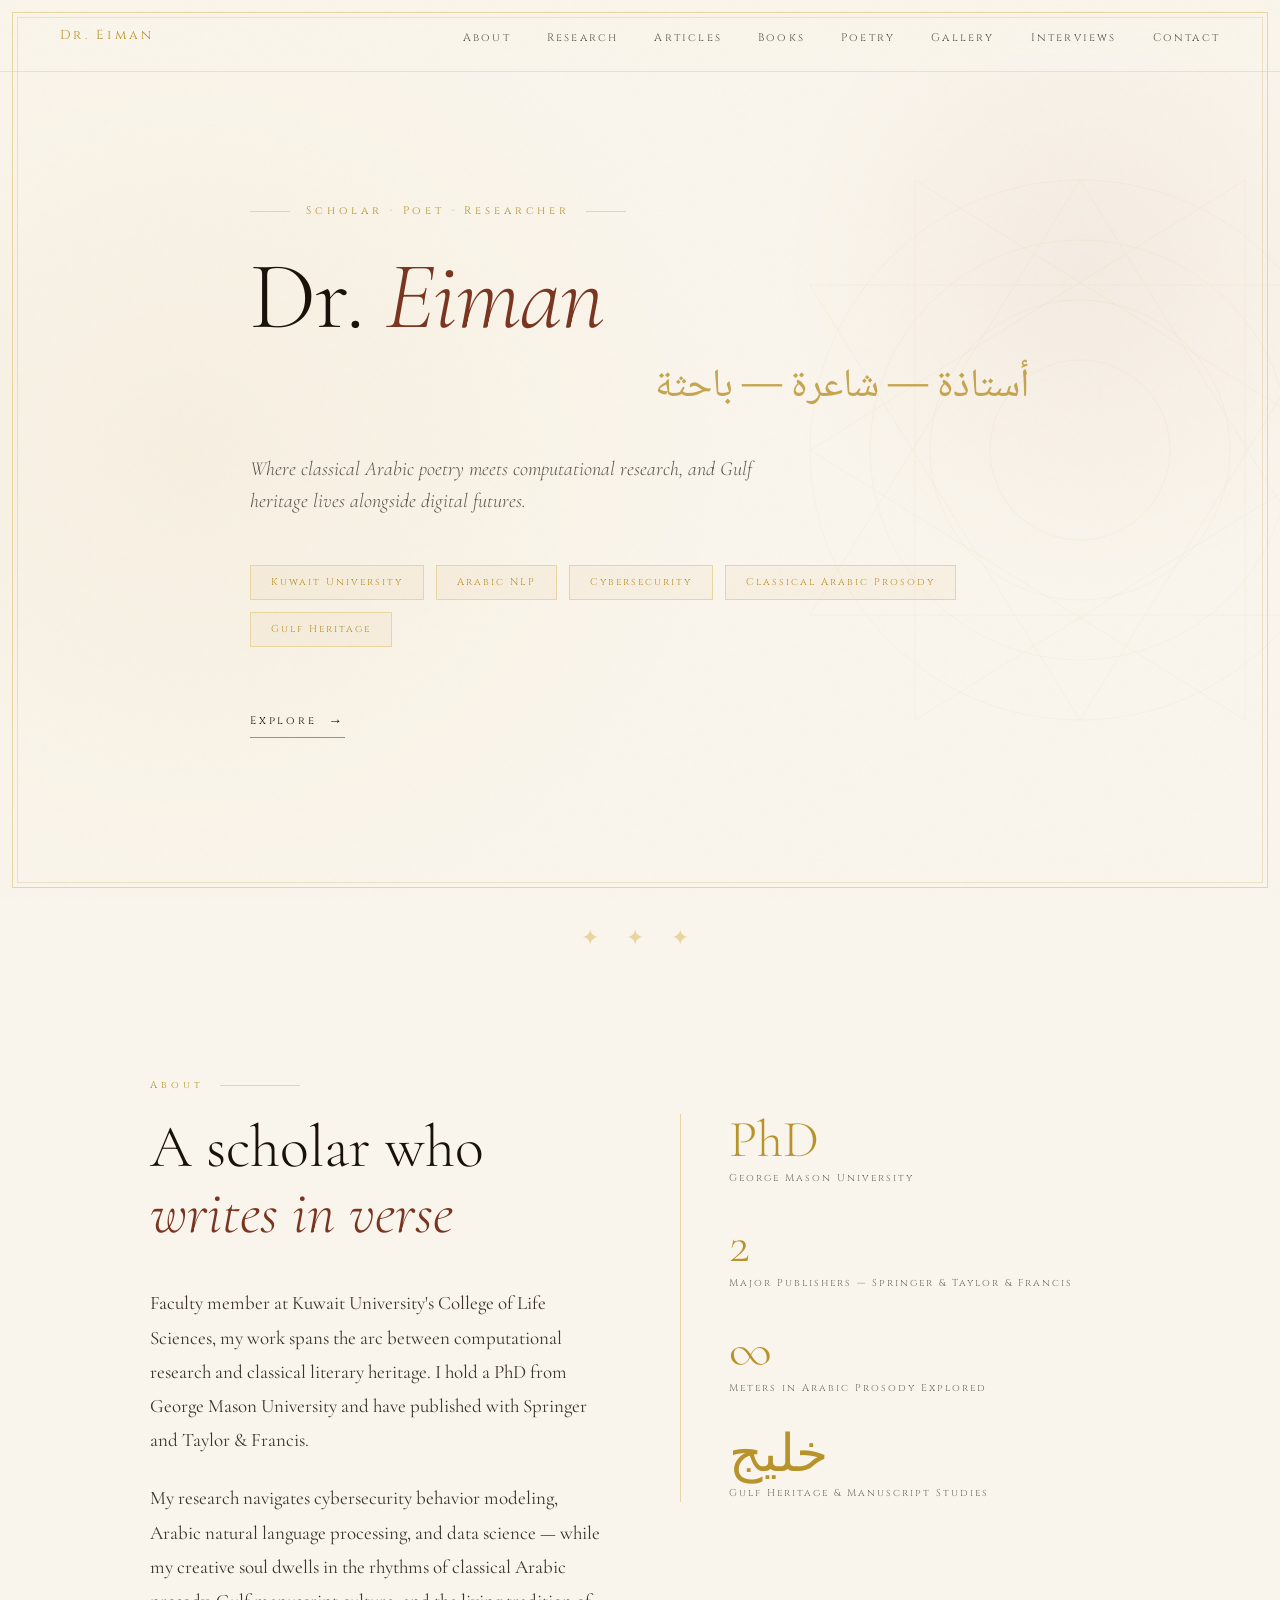
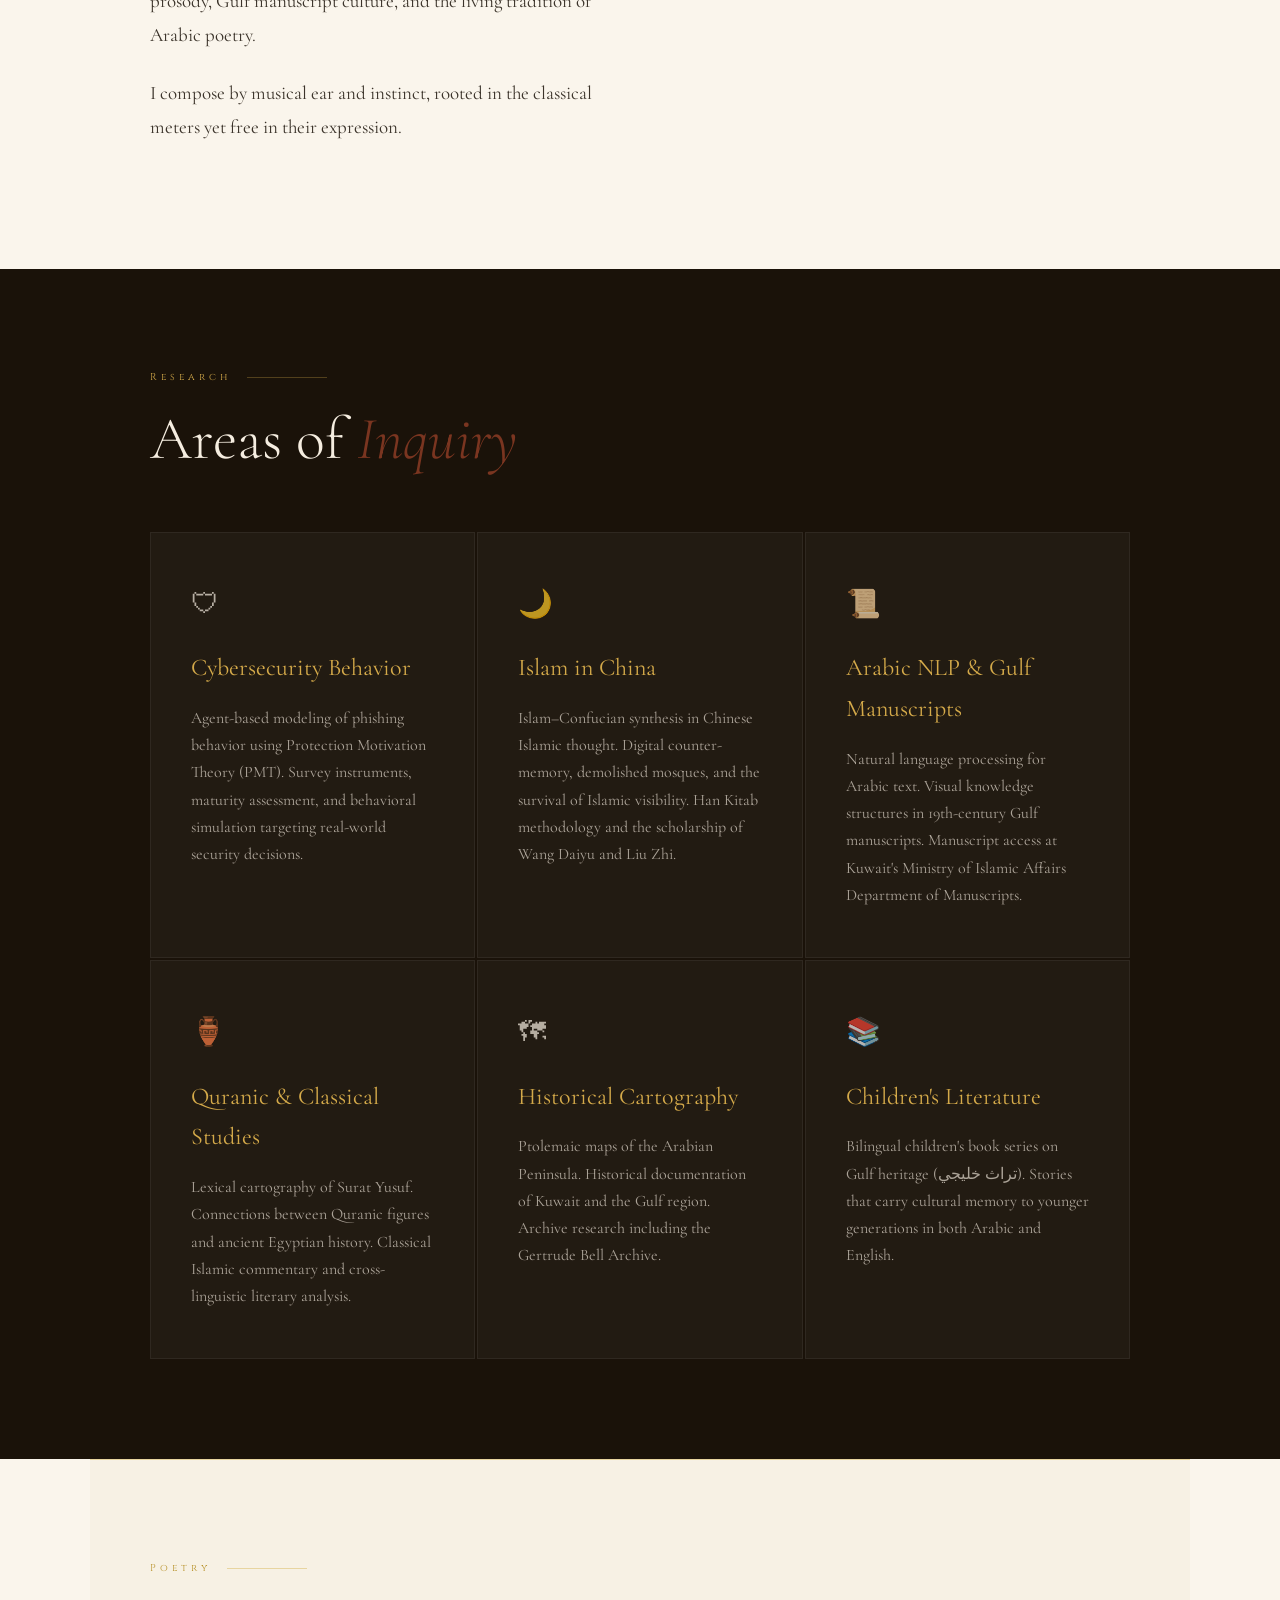
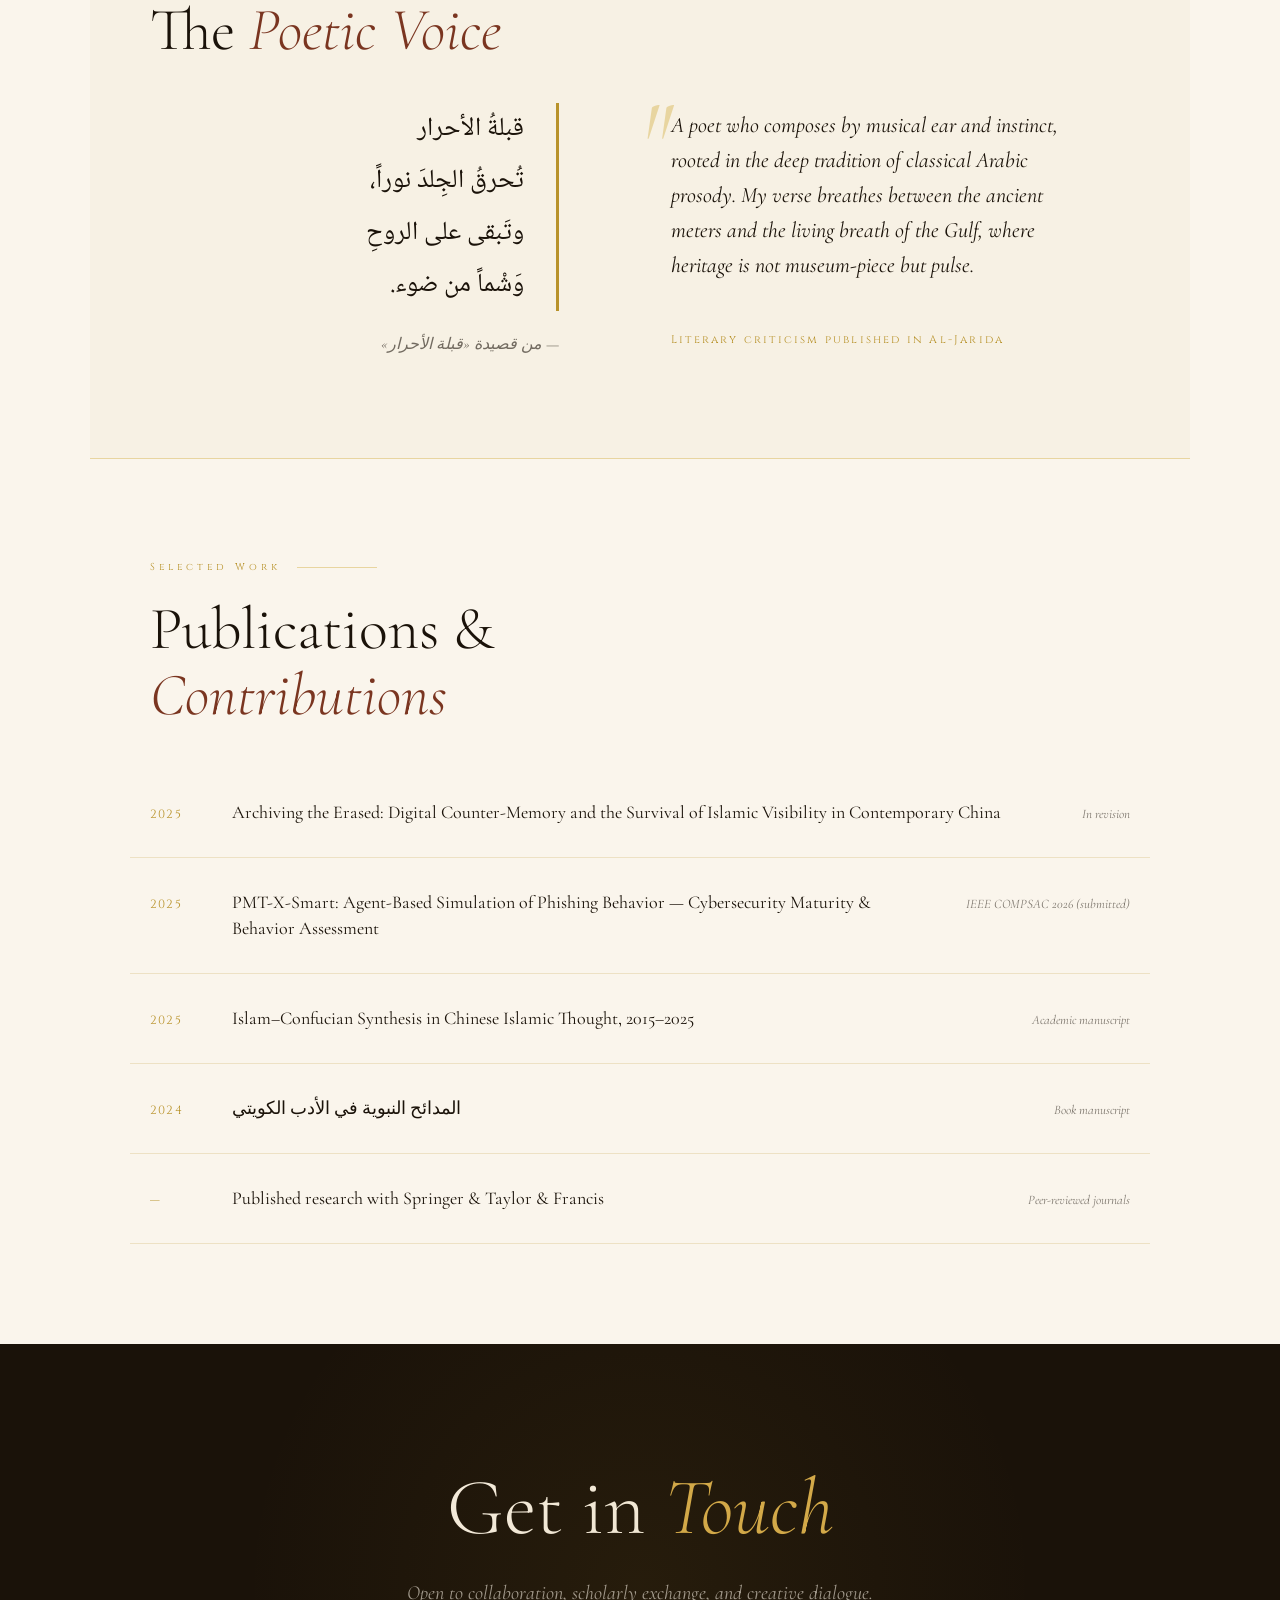
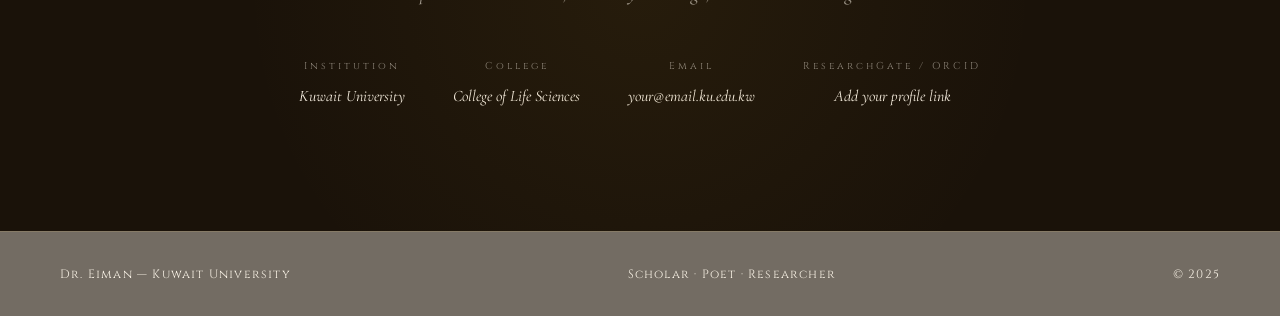
==== commit 88d68b2d: "Add files via upload" ====
--- a/index.html
+++ b/index.html
@@ -1,404 +1,1079 @@
 <!DOCTYPE html>
-<html lang="en">
+<html lang="en" dir="ltr">
 <head>
 <meta charset="UTF-8">
 <meta name="viewport" content="width=device-width, initial-scale=1.0">
-<title>Dr. Eiman Al-Shammari — Poet · Scholar · Author | Kuwait University</title>
-
-<!-- SEO: Basic -->
-<meta name="description" content="Dr. Eiman Al-Shammari — Poet, scholar, and author at Kuwait University. Published works in Arabic poetry, cybersecurity research, Arabic NLP, and Gulf heritage. PhD from George Mason University.">
-<meta name="keywords" content="Eiman Al-Shammari, إيمان الشمري, إيمان طعمة الشمري, Arabic poetry, Kuwait poet, Kuwait University, cybersecurity research, Arabic NLP, Gulf heritage, classical Arabic prosody, المدائح النبوية, شعر عربي, شاعرة كويتية, شاعرة خليجية, تراث خليجي, أدب كويتي, باحثة كويتية, مدائح نبوية, كاتبة أطفال خليج, Kuwaiti author, Gulf poetry, Islamic poetry, Arabic literature Kuwait, eiman alshammari, Wikipedia">
-<meta name="author" content="Dr. Eiman Al-Shammari">
-<meta name="robots" content="index, follow, max-snippet:-1, max-image-preview:large">
-<meta name="googlebot" content="index, follow">
-<meta name="language" content="Arabic, English">
-<meta name="geo.region" content="KW">
-<meta name="geo.placename" content="Kuwait">
-<meta name="revisit-after" content="7 days">
-<link rel="canonical" href="https://ealshammari.github.io/">
-<link rel="sitemap" type="application/xml" href="https://ealshammari.github.io/sitemap.xml">
-<!-- Paste your Google Search Console verification below when ready: -->
-<!-- <meta name="google-site-verification" content="PASTE_YOUR_CODE_HERE"> -->
-
-<!-- SEO: Language -->
-<meta http-equiv="content-language" content="en, ar">
-<link rel="alternate" hreflang="en" href="https://ealshammari.github.io/">
-<link rel="alternate" hreflang="ar" href="https://ealshammari.github.io/">
-
-<!-- SEO: Geographic — Kuwait -->
-<meta name="geo.region" content="KW">
-<meta name="geo.placename" content="Kuwait">
-<meta name="ICBM" content="29.3759, 47.9774">
-
-<!-- SEO: Academic -->
-<meta name="citation_author" content="Eiman Al-Shammari">
-<meta name="citation_author_institution" content="Kuwait University">
-<meta name="DC.creator" content="Dr. Eiman Al-Shammari">
-<meta name="DC.subject" content="Arabic Poetry, Cybersecurity, Gulf Heritage, Islamic Studies">
-<meta name="DC.language" content="en, ar">
-
-<!-- PWA: App-like on mobile -->
-<meta name="theme-color" content="#c0392b">
-<meta name="mobile-web-app-capable" content="yes">
-<meta name="apple-mobile-web-app-capable" content="yes">
-<meta name="apple-mobile-web-app-title" content="Dr. Eiman Al-Shammari">
-<link rel="manifest" href="manifest.json">
-
-<!-- Favicon -->
-<link rel="icon" type="image/png" href="images/port.png">
-<link rel="apple-touch-icon" href="images/port.png">
-
-<!-- SEO: Open Graph (WhatsApp, LinkedIn, Facebook) -->
-<meta property="og:type" content="website">
-<meta property="og:url" content="https://ealshammari.github.io/">
-<meta property="og:title" content="Dr. Eiman Al-Shammari — Poet · Scholar · Author">
-<meta property="og:description" content="Poet, scholar, and author at Kuwait University. Classical Arabic poetry, cybersecurity research, and Gulf heritage.">
-<meta property="og:image" content="https://ealshammari.github.io/images/port.png">
-<meta property="og:locale" content="en_US">
-<meta property="og:locale:alternate" content="ar_KW">
-
-<!-- SEO: Twitter Card -->
-<meta name="twitter:card" content="summary_large_image">
-<meta name="twitter:title" content="Dr. Eiman Al-Shammari — Poet · Scholar · Author">
-<meta name="twitter:description" content="Poet, scholar, and author at Kuwait University. Classical Arabic poetry, cybersecurity research, and Gulf heritage.">
-<meta name="twitter:image" content="https://ealshammari.github.io/images/port.png">
-
-<!-- SEO: Structured Data (tells Google you are a person & author) -->
-<script type="application/ld+json">
-{
-  "@context": "https://schema.org",
-  "@type": "Person",
-  "name": "Dr. Eiman Al-Shammari",
-  "alternateName": "د. إيمان الشمري",
-  "url": "https://ealshammari.github.io",
-  "image": "https://ealshammari.github.io/images/port.png",
-  "jobTitle": "Faculty Member & Poet",
-  "worksFor": {
-    "@type": "Organization",
-    "name": "Kuwait University"
-  },
-  "alumniOf": {
-    "@type": "Organization",
-    "name": "George Mason University"
-  },
-  "sameAs": [
-    "https://ar.wikipedia.org/wiki/%D8%A5%D9%8A%D9%85%D8%A7%D9%86_%D8%A7%D9%84%D8%B4%D9%85%D8%B1%D9%8A",
-    "https://scholar.google.fr/citations?user=cUMYvfkAAAAJ",
-    "https://www.amazon.ca/stores/Eiman-Al-Shammari/author/B078WSXB45"
-  ],
-  "knowsAbout": ["Arabic Poetry", "Cybersecurity", "Arabic NLP", "Gulf Heritage", "Islamic Studies"],
-  "email": "eiman.tamah@gmail.com"
-}
-</script>
+<title>Dr. Eiman — Scholar · Poet · Researcher</title>
 <link rel="preconnect" href="https://fonts.googleapis.com">
-<link href="https://fonts.googleapis.com/css2?family=Playfair+Display:ital,wght@0,400;0,500;0,700;1,400;1,500&family=Lato:wght@300;400;700&family=Noto+Naskh+Arabic:wght@400;500;600&display=swap" rel="stylesheet">
+<link href="https://fonts.googleapis.com/css2?family=Cormorant+Garamond:ital,wght@0,300;0,400;0,600;1,300;1,400&family=Cinzel:wght@400;600&family=Noto+Naskh+Arabic:wght@400;600&display=swap" rel="stylesheet">
+
 <style>
-*,*::before,*::after{box-sizing:border-box;margin:0;padding:0;}
-html{scroll-behavior:smooth;}
-body{background:#fff;color:#1c1c1c;font-family:'Lato',sans-serif;font-weight:300;font-size:17px;line-height:1.75;}
-
-/* NAV */
-nav{position:fixed;top:0;left:0;right:0;z-index:100;background:rgba(255,255,255,0.97);border-bottom:1px solid #efefef;padding:0 60px;height:68px;display:flex;align-items:center;justify-content:space-between;backdrop-filter:blur(8px);}
-.nav-logo{font-family:'Playfair Display',serif;font-size:20px;font-weight:400;color:#1c1c1c;text-decoration:none;}
-.nav-links{list-style:none;display:flex;gap:32px;align-items:center;}
-.nav-links a{font-family:'Lato',sans-serif;font-size:12px;letter-spacing:0.1em;text-transform:uppercase;color:#666;text-decoration:none;transition:color .2s;}
-.nav-links a:hover,.nav-links a.active{color:#1c1c1c;}
-.nav-cta{background:#1c1c1c!important;color:#fff!important;padding:10px 22px!important;transition:background .2s!important;}
-.nav-cta:hover{background:#c0392b!important;}
-
-/* HERO */
-.hero{padding-top:68px;display:grid;grid-template-columns:1fr 460px;min-height:90vh;max-width:1200px;margin:0 auto;padding-left:60px;padding-right:60px;gap:60px;align-items:center;}
-.hero-text{padding:60px 0;}
-.hero-eyebrow{font-size:11px;letter-spacing:0.25em;text-transform:uppercase;color:#c0392b;margin-bottom:24px;font-weight:400;}
-.hero-name{font-family:'Playfair Display',serif;font-size:clamp(46px,6vw,78px);font-weight:400;line-height:1.1;color:#1c1c1c;margin-bottom:10px;}
-.hero-arabic{font-family:'Noto Naskh Arabic',serif;font-size:26px;color:#999;direction:rtl;margin-bottom:32px;}
-.hero-bio{font-size:18px;line-height:1.85;color:#555;max-width:500px;margin-bottom:40px;}
-.hero-bio em{font-family:'Playfair Display',serif;font-style:italic;color:#1c1c1c;}
-.hero-btns{display:flex;gap:14px;flex-wrap:wrap;}
-.btn-dark{display:inline-block;background:#1c1c1c;color:#fff;padding:14px 30px;font-family:'Lato',sans-serif;font-size:11px;letter-spacing:0.15em;text-transform:uppercase;text-decoration:none;transition:background .2s;}
-.btn-dark:hover{background:#c0392b;}
-.btn-outline{display:inline-block;background:transparent;color:#1c1c1c;padding:14px 30px;font-family:'Lato',sans-serif;font-size:11px;letter-spacing:0.15em;text-transform:uppercase;text-decoration:none;border:1px solid #ccc;transition:border-color .2s;}
-.btn-outline:hover{border-color:#1c1c1c;}
-
-/* PHOTO */
-.hero-photo{align-self:stretch;display:flex;align-items:flex-end;}
-.photo-box{width:100%;height:560px;background:linear-gradient(160deg,#f5f0eb,#e8ddd0);display:flex;flex-direction:column;align-items:center;justify-content:center;gap:14px;border:1px solid #e0d8ce;position:relative;overflow:hidden;}
-.photo-box::after{content:'';position:absolute;bottom:0;left:0;right:0;height:4px;background:#c0392b;}
-.photo-box-icon{font-size:40px;opacity:0.25;}
-.photo-box-text{font-family:'Playfair Display',serif;font-style:italic;font-size:15px;color:#bbb;text-align:center;padding:0 28px;line-height:1.6;}
-
-/* SECTIONS */
-hr.divider{border:none;border-top:1px solid #efefef;}
-
-.about-band{background:#faf8f5;padding:90px 60px;}
-.about-in{max-width:1200px;margin:0 auto;display:grid;grid-template-columns:1fr 1fr;gap:80px;align-items:start;}
-.section-eyebrow{font-size:11px;letter-spacing:0.22em;text-transform:uppercase;color:#c0392b;margin-bottom:14px;font-weight:400;}
-.section-h{font-family:'Playfair Display',serif;font-size:clamp(30px,4vw,50px);font-weight:400;line-height:1.15;color:#1c1c1c;margin-bottom:24px;}
-.section-h em{font-style:italic;color:#c0392b;}
-.body-p{font-size:17px;line-height:1.85;color:#666;margin-bottom:18px;}
-.creds{display:flex;flex-direction:column;gap:0;}
-.cred{display:flex;gap:18px;padding:20px 0;border-bottom:1px solid #ede8e0;align-items:flex-start;}
-.cred:last-child{border-bottom:none;}
-.cred-dot{width:7px;height:7px;background:#c0392b;border-radius:50%;margin-top:7px;flex-shrink:0;}
-.cred-h{font-family:'Playfair Display',serif;font-size:17px;font-weight:500;color:#1c1c1c;margin-bottom:3px;}
-.cred-s{font-size:14px;color:#999;}
-
-/* BOOKS */
-.books-wrap{padding:90px 60px;max-width:1200px;margin:0 auto;}
-.books-grid{display:grid;grid-template-columns:repeat(3,1fr);gap:44px;margin-top:52px;}
-.bcard{}
-.bcover{aspect-ratio:2/3;margin-bottom:18px;display:flex;align-items:center;justify-content:center;position:relative;overflow:hidden;transition:transform .3s,box-shadow .3s;cursor:pointer;}
-.bcover:hover{transform:translateY(-6px);box-shadow:0 18px 45px rgba(0,0,0,0.14);}
-.bc1{background:linear-gradient(145deg,#1a3a4a,#2d6a8a);}
-.bc2{background:linear-gradient(145deg,#3a1a1a,#8a2d2d);}
-.bc3{background:linear-gradient(145deg,#2a2a1a,#6a6a2d);}
-.bcover-inner{text-align:center;padding:28px 20px;color:#fff;}
-.bcover-title{font-family:'Playfair Display',serif;font-size:19px;font-style:italic;line-height:1.3;margin-bottom:14px;}
-.bcover-title.ar{font-family:'Noto Naskh Arabic',serif;font-style:normal;font-size:21px;direction:rtl;}
-.bcover-line{width:28px;height:1px;background:rgba(255,255,255,0.35);margin:0 auto 10px;}
-.bcover-author{font-size:10px;letter-spacing:0.2em;text-transform:uppercase;opacity:0.55;}
-.btitle{font-family:'Playfair Display',serif;font-size:18px;font-weight:500;color:#1c1c1c;margin-bottom:7px;line-height:1.3;}
-.bdesc{font-size:14px;color:#888;line-height:1.7;margin-bottom:14px;}
-.blink{font-size:12px;letter-spacing:0.1em;text-transform:uppercase;color:#c0392b;text-decoration:none;display:inline-flex;align-items:center;gap:5px;transition:gap .2s;font-weight:400;}
-.blink:hover{gap:9px;}
-
-/* POETRY */
-.poetry-band{background:#1c1c1c;color:#fff;padding:90px 60px;}
-.poetry-in{max-width:1200px;margin:0 auto;display:grid;grid-template-columns:1fr 1fr;gap:80px;align-items:center;}
-.poetry-band .section-eyebrow{color:#c0392b;}
-.poetry-band .section-h{color:#fff;}
-.poetry-desc{font-size:17px;line-height:1.85;color:#999;margin-bottom:32px;}
-.poetry-desc em{font-family:'Playfair Display',serif;font-style:italic;color:#f0ebe4;}
-.poem-block{border-left:3px solid #c0392b;padding-left:32px;}
-.poem-lines{font-family:'Noto Naskh Arabic',serif;font-size:25px;line-height:2.2;direction:rtl;text-align:right;color:#f0ebe4;margin-bottom:20px;}
-.poem-attr{font-size:13px;letter-spacing:0.08em;color:#777;text-align:right;direction:rtl;}
-
-/* RESEARCH */
-.research-wrap{padding:90px 60px;max-width:1200px;margin:0 auto;}
-.rlist{margin-top:52px;}
-.ritem{display:grid;grid-template-columns:52px 1fr;gap:24px;padding:32px 0;border-bottom:1px solid #efefef;align-items:start;}
-.rnum{font-family:'Playfair Display',serif;font-size:30px;color:#e8e0d8;line-height:1;margin-top:4px;}
-.rtitle{font-family:'Playfair Display',serif;font-size:19px;font-weight:500;color:#1c1c1c;margin-bottom:7px;}
-.rdesc{font-size:15px;color:#888;line-height:1.7;}
-.scholar-cta{margin-top:44px;}
-
-/* CONTACT */
-.contact-wrap{background:#faf8f5;padding:90px 60px;text-align:center;}
-.contact-in{max-width:620px;margin:0 auto;}
-.cgrid{display:flex;justify-content:center;gap:52px;flex-wrap:wrap;margin:40px 0 48px;}
-.citem{}
-.clbl{font-size:11px;letter-spacing:0.2em;text-transform:uppercase;color:#c0392b;margin-bottom:5px;}
-.cval{font-family:'Playfair Display',serif;font-size:16px;font-style:italic;color:#1c1c1c;text-decoration:none;display:block;transition:color .2s;}
-.cval:hover{color:#c0392b;}
-
-footer{background:#1c1c1c;color:#777;padding:28px 60px;display:flex;justify-content:space-between;align-items:center;font-size:12px;letter-spacing:0.05em;}
-
-@keyframes fadeUp{from{opacity:0;transform:translateY(22px)}to{opacity:1;transform:translateY(0)}}
-.hero-text{animation:fadeUp .9s ease both;}
-.hero-photo{animation:fadeUp .9s .18s ease both;}
-.reveal{opacity:0;transform:translateY(18px);transition:opacity .7s ease,transform .7s ease;}
-.reveal.visible{opacity:1;transform:translateY(0);}
-
-@media(max-width:900px){
-  nav{padding:0 20px;} .nav-links{display:none;}
-  .hero{grid-template-columns:1fr;padding:80px 24px 50px;min-height:auto;gap:36px;}
-  .hero-photo{order:-1;} .photo-box{height:320px;}
-  .about-band,.books-wrap,.research-wrap{padding:60px 24px;}
-  .about-in{grid-template-columns:1fr;gap:36px;}
-  .books-grid{grid-template-columns:1fr 1fr;gap:24px;}
-  .poetry-band{padding:60px 24px;} .poetry-in{grid-template-columns:1fr;gap:44px;}
-  .contact-wrap{padding:60px 24px;}
-  footer{flex-direction:column;gap:8px;text-align:center;padding:24px;}
-}
-@media(max-width:500px){.books-grid{grid-template-columns:1fr;}.hero-btns{flex-direction:column;}}
+  :root {
+    --ink: #1a1209;
+    --parchment: #f5ede0;
+    --gold: #b8922a;
+    --gold-light: #d4aa4a;
+    --gold-pale: #e8d5a0;
+    --rust: #7a3520;
+    --sage: #4a5e4a;
+    --cream: #faf5ec;
+    --shadow: rgba(26,18,9,0.15);
+  }
+
+  *, *::before, *::after { box-sizing: border-box; margin: 0; padding: 0; }
+
+  html { scroll-behavior: smooth; }
+
+  body {
+    background-color: var(--cream);
+    color: var(--ink);
+    font-family: 'Cormorant Garamond', Georgia, serif;
+    font-size: 18px;
+    line-height: 1.7;
+    overflow-x: hidden;
+  }
+
+  /* ── NOISE TEXTURE OVERLAY ── */
+  body::before {
+    content: '';
+    position: fixed;
+    inset: 0;
+    background-image: url("data:image/svg+xml,%3Csvg viewBox='0 0 200 200' xmlns='http://www.w3.org/2000/svg'%3E%3Cfilter id='n'%3E%3CfeTurbulence type='fractalNoise' baseFrequency='0.9' numOctaves='4' stitchTiles='stitch'/%3E%3C/filter%3E%3Crect width='100%25' height='100%25' filter='url(%23n)' opacity='0.04'/%3E%3C/svg%3E");
+    pointer-events: none;
+    z-index: 9999;
+    opacity: 0.4;
+  }
+
+  /* ── ORNAMENTAL BORDER ── */
+  .page-border {
+    position: fixed;
+    inset: 12px;
+    border: 1px solid var(--gold-pale);
+    pointer-events: none;
+    z-index: 100;
+  }
+  .page-border::before {
+    content: '';
+    position: absolute;
+    inset: 4px;
+    border: 1px solid rgba(184,146,42,0.2);
+  }
+
+  /* ── NAV ── */
+  nav {
+    position: fixed;
+    top: 0; left: 0; right: 0;
+    z-index: 50;
+    padding: 20px 60px;
+    display: flex;
+    justify-content: space-between;
+    align-items: center;
+    backdrop-filter: blur(12px);
+    background: rgba(250,245,236,0.85);
+    border-bottom: 1px solid rgba(184,146,42,0.2);
+  }
+  .nav-logo {
+    font-family: 'Cinzel', serif;
+    font-size: 13px;
+    letter-spacing: 0.25em;
+    color: var(--gold);
+    text-decoration: none;
+  }
+  .nav-links {
+    display: flex;
+    gap: 36px;
+    list-style: none;
+  }
+  .nav-links a {
+    font-family: 'Cinzel', serif;
+    font-size: 11px;
+    letter-spacing: 0.2em;
+    color: var(--ink);
+    text-decoration: none;
+    opacity: 0.7;
+    transition: opacity 0.3s, color 0.3s;
+  }
+  .nav-links a:hover { opacity: 1; color: var(--gold); }
+
+  /* ── HERO ── */
+  .hero {
+    min-height: 100vh;
+    display: flex;
+    align-items: center;
+    justify-content: center;
+    padding: 120px 60px 80px;
+    position: relative;
+    overflow: hidden;
+  }
+
+  .hero-bg {
+    position: absolute;
+    inset: 0;
+    background: 
+      radial-gradient(ellipse 60% 80% at 15% 50%, rgba(184,146,42,0.06) 0%, transparent 70%),
+      radial-gradient(ellipse 40% 60% at 85% 30%, rgba(122,53,32,0.05) 0%, transparent 60%);
+  }
+
+  /* Geometric arabesque in background */
+  .hero-bg::after {
+    content: '';
+    position: absolute;
+    right: -100px;
+    top: 50%;
+    transform: translateY(-50%);
+    width: 600px;
+    height: 600px;
+    background-image: url("data:image/svg+xml,%3Csvg viewBox='0 0 400 400' xmlns='http://www.w3.org/2000/svg'%3E%3Cg fill='none' stroke='%23b8922a' stroke-width='0.5' opacity='0.15'%3E%3Ccircle cx='200' cy='200' r='180'/%3E%3Ccircle cx='200' cy='200' r='140'/%3E%3Ccircle cx='200' cy='200' r='100'/%3E%3Ccircle cx='200' cy='200' r='60'/%3E%3Cpolygon points='200,20 380,310 20,310'/%3E%3Cpolygon points='200,380 20,90 380,90'/%3E%3Cpolygon points='20,200 310,20 310,380'/%3E%3Cpolygon points='380,200 90,20 90,380'/%3E%3C/g%3E%3C/svg%3E");
+    background-size: contain;
+    background-repeat: no-repeat;
+    opacity: 0.5;
+  }
+
+  .hero-content {
+    position: relative;
+    max-width: 780px;
+    animation: fadeUp 1.2s ease both;
+  }
+
+  .hero-eyebrow {
+    font-family: 'Cinzel', serif;
+    font-size: 11px;
+    letter-spacing: 0.35em;
+    color: var(--gold);
+    margin-bottom: 28px;
+    display: flex;
+    align-items: center;
+    gap: 16px;
+  }
+  .hero-eyebrow::before, .hero-eyebrow::after {
+    content: '';
+    display: inline-block;
+    width: 40px;
+    height: 1px;
+    background: var(--gold-pale);
+  }
+
+  .hero-name {
+    font-family: 'Cormorant Garamond', serif;
+    font-size: clamp(52px, 8vw, 96px);
+    font-weight: 300;
+    line-height: 1.0;
+    letter-spacing: -0.01em;
+    color: var(--ink);
+    margin-bottom: 8px;
+  }
+  .hero-name em {
+    font-style: italic;
+    color: var(--rust);
+  }
+
+  .hero-arabic {
+    font-family: 'Noto Naskh Arabic', serif;
+    font-size: clamp(24px, 4vw, 40px);
+    color: var(--gold);
+    margin-bottom: 32px;
+    opacity: 0.8;
+    direction: rtl;
+  }
+
+  .hero-tagline {
+    font-size: 20px;
+    font-weight: 300;
+    font-style: italic;
+    color: var(--ink);
+    opacity: 0.7;
+    max-width: 520px;
+    margin-bottom: 48px;
+    line-height: 1.6;
+  }
+
+  .hero-roles {
+    display: flex;
+    flex-wrap: wrap;
+    gap: 12px;
+    margin-bottom: 56px;
+  }
+  .role-tag {
+    font-family: 'Cinzel', serif;
+    font-size: 10px;
+    letter-spacing: 0.2em;
+    padding: 8px 20px;
+    border: 1px solid var(--gold-pale);
+    color: var(--gold);
+    background: rgba(184,146,42,0.05);
+  }
+
+  .hero-cta {
+    display: inline-flex;
+    align-items: center;
+    gap: 12px;
+    font-family: 'Cinzel', serif;
+    font-size: 11px;
+    letter-spacing: 0.25em;
+    color: var(--ink);
+    text-decoration: none;
+    border-bottom: 1px solid var(--gold);
+    padding-bottom: 4px;
+    transition: color 0.3s, gap 0.3s;
+  }
+  .hero-cta:hover { color: var(--gold); gap: 18px; }
+  .hero-cta .arrow { font-size: 14px; }
+
+  /* ── ORNAMENTAL DIVIDER ── */
+  .divider {
+    text-align: center;
+    padding: 20px 0;
+    color: var(--gold-pale);
+    font-size: 22px;
+    letter-spacing: 0.5em;
+  }
+
+  /* ── SECTIONS ── */
+  section {
+    padding: 100px 60px;
+    max-width: 1100px;
+    margin: 0 auto;
+  }
+
+  .section-label {
+    font-family: 'Cinzel', serif;
+    font-size: 10px;
+    letter-spacing: 0.4em;
+    color: var(--gold);
+    margin-bottom: 20px;
+    display: flex;
+    align-items: center;
+    gap: 16px;
+  }
+  .section-label::after {
+    content: '';
+    flex: 1;
+    max-width: 80px;
+    height: 1px;
+    background: var(--gold-pale);
+  }
+
+  h2 {
+    font-family: 'Cormorant Garamond', serif;
+    font-size: clamp(36px, 5vw, 60px);
+    font-weight: 300;
+    line-height: 1.1;
+    margin-bottom: 40px;
+    color: var(--ink);
+  }
+  h2 em { font-style: italic; color: var(--rust); }
+
+  /* ── ABOUT ── */
+  .about-grid {
+    display: grid;
+    grid-template-columns: 1fr 1fr;
+    gap: 80px;
+    align-items: start;
+  }
+  .about-text p {
+    font-size: 19px;
+    line-height: 1.8;
+    color: var(--ink);
+    opacity: 0.85;
+    margin-bottom: 24px;
+  }
+  .about-stats {
+    display: flex;
+    flex-direction: column;
+    gap: 32px;
+    border-left: 1px solid var(--gold-pale);
+    padding-left: 48px;
+  }
+  .stat-item {
+    animation: fadeUp 0.8s ease both;
+  }
+  .stat-number {
+    font-family: 'Cormorant Garamond', serif;
+    font-size: 52px;
+    font-weight: 300;
+    color: var(--gold);
+    line-height: 1;
+    margin-bottom: 4px;
+  }
+  .stat-label {
+    font-family: 'Cinzel', serif;
+    font-size: 10px;
+    letter-spacing: 0.2em;
+    color: var(--ink);
+    opacity: 0.6;
+  }
+
+  /* ── RESEARCH ── */
+  .research-bg {
+    background: var(--ink);
+    color: var(--parchment);
+    max-width: 100%;
+    margin: 0;
+    padding: 100px 0;
+  }
+  .research-inner {
+    max-width: 1100px;
+    margin: 0 auto;
+    padding: 0 60px;
+  }
+  .research-bg h2 { color: var(--parchment); }
+  .research-bg .section-label { color: var(--gold-light); }
+  .research-bg .section-label::after { background: rgba(212,170,74,0.3); }
+
+  .research-grid {
+    display: grid;
+    grid-template-columns: repeat(3, 1fr);
+    gap: 2px;
+    margin-top: 60px;
+  }
+  .research-card {
+    padding: 48px 40px;
+    background: rgba(255,255,255,0.04);
+    border: 1px solid rgba(255,255,255,0.06);
+    transition: background 0.4s;
+    position: relative;
+    overflow: hidden;
+  }
+  .research-card::before {
+    content: '';
+    position: absolute;
+    top: 0; left: 0; right: 0;
+    height: 2px;
+    background: linear-gradient(90deg, transparent, var(--gold), transparent);
+    transform: scaleX(0);
+    transition: transform 0.4s;
+  }
+  .research-card:hover { background: rgba(255,255,255,0.07); }
+  .research-card:hover::before { transform: scaleX(1); }
+  .card-icon {
+    font-size: 28px;
+    margin-bottom: 20px;
+    opacity: 0.7;
+  }
+  .research-card h3 {
+    font-family: 'Cormorant Garamond', serif;
+    font-size: 24px;
+    font-weight: 400;
+    margin-bottom: 16px;
+    color: var(--gold-light);
+  }
+  .research-card p {
+    font-size: 16px;
+    line-height: 1.7;
+    opacity: 0.65;
+  }
+
+  /* ── POETRY ── */
+  .poetry-section {
+    background: rgba(184,146,42,0.04);
+    border-top: 1px solid var(--gold-pale);
+    border-bottom: 1px solid var(--gold-pale);
+  }
+  .poem-display {
+    display: grid;
+    grid-template-columns: 1fr 1.2fr;
+    gap: 80px;
+    align-items: center;
+  }
+  .poem-text {
+    font-family: 'Noto Naskh Arabic', serif;
+    font-size: 26px;
+    line-height: 2;
+    color: var(--ink);
+    direction: rtl;
+    text-align: right;
+    border-right: 3px solid var(--gold);
+    padding-right: 32px;
+  }
+  .poem-caption {
+    font-size: 16px;
+    font-style: italic;
+    opacity: 0.6;
+    margin-top: 20px;
+    direction: rtl;
+    text-align: right;
+  }
+  .poetry-quote {
+    font-size: 22px;
+    font-style: italic;
+    line-height: 1.6;
+    color: var(--ink);
+    opacity: 0.75;
+    position: relative;
+    padding: 0 32px;
+  }
+  .poetry-quote::before {
+    content: '"';
+    font-family: 'Cormorant Garamond', serif;
+    font-size: 100px;
+    color: var(--gold-pale);
+    position: absolute;
+    top: -20px;
+    left: 0;
+    line-height: 1;
+  }
+
+  /* ── PUBLICATIONS ── */
+  .pub-list {
+    display: flex;
+    flex-direction: column;
+    gap: 0;
+  }
+  .pub-item {
+    padding: 32px 0;
+    border-bottom: 1px solid rgba(184,146,42,0.2);
+    display: grid;
+    grid-template-columns: auto 1fr auto;
+    align-items: baseline;
+    gap: 32px;
+    transition: background 0.3s;
+    margin: 0 -20px;
+    padding-left: 20px;
+    padding-right: 20px;
+  }
+  .pub-item:hover { background: rgba(184,146,42,0.04); }
+  .pub-year {
+    font-family: 'Cinzel', serif;
+    font-size: 12px;
+    letter-spacing: 0.1em;
+    color: var(--gold);
+    min-width: 50px;
+  }
+  .pub-title {
+    font-size: 18px;
+    font-weight: 400;
+    line-height: 1.4;
+  }
+  .pub-venue {
+    font-size: 13px;
+    font-style: italic;
+    opacity: 0.55;
+    white-space: nowrap;
+  }
+
+  /* ── CONTACT ── */
+  .contact-section {
+    text-align: center;
+    padding: 120px 60px;
+    background: var(--ink);
+    color: var(--parchment);
+    max-width: 100%;
+    margin: 0;
+    position: relative;
+    overflow: hidden;
+  }
+  .contact-section::before {
+    content: '';
+    position: absolute;
+    top: 50%;
+    left: 50%;
+    transform: translate(-50%,-50%);
+    width: 800px;
+    height: 800px;
+    border-radius: 50%;
+    background: radial-gradient(circle, rgba(184,146,42,0.08) 0%, transparent 70%);
+    pointer-events: none;
+  }
+  .contact-section h2 {
+    color: var(--parchment);
+    font-size: clamp(42px, 7vw, 80px);
+    margin-bottom: 24px;
+  }
+  .contact-section p {
+    font-size: 20px;
+    font-style: italic;
+    opacity: 0.6;
+    margin-bottom: 48px;
+  }
+  .contact-links {
+    display: flex;
+    justify-content: center;
+    gap: 48px;
+    flex-wrap: wrap;
+  }
+  .contact-link {
+    display: flex;
+    flex-direction: column;
+    align-items: center;
+    gap: 8px;
+    text-decoration: none;
+    color: var(--parchment);
+    transition: color 0.3s;
+  }
+  .contact-link:hover { color: var(--gold-light); }
+  .contact-link-label {
+    font-family: 'Cinzel', serif;
+    font-size: 10px;
+    letter-spacing: 0.3em;
+    opacity: 0.5;
+  }
+  .contact-link-value {
+    font-size: 16px;
+    font-style: italic;
+  }
+
+  /* ── ARTICLES ── */
+  .articles-grid {
+    display: grid;
+    grid-template-columns: repeat(2, 1fr);
+    gap: 32px;
+    margin-top: 48px;
+  }
+  .article-card {
+    border: 1px solid var(--gold-pale);
+    padding: 36px;
+    background: rgba(184,146,42,0.03);
+    transition: background 0.3s, border-color 0.3s;
+    position: relative;
+    overflow: hidden;
+    text-decoration: none;
+    color: var(--ink);
+    display: block;
+  }
+  .article-card::after {
+    content: '→';
+    position: absolute;
+    bottom: 24px;
+    right: 24px;
+    font-size: 20px;
+    color: var(--gold);
+    opacity: 0;
+    transition: opacity 0.3s, transform 0.3s;
+    transform: translateX(-8px);
+  }
+  .article-card:hover { background: rgba(184,146,42,0.07); border-color: var(--gold); }
+  .article-card:hover::after { opacity: 1; transform: translateX(0); }
+  .article-source {
+    font-family: 'Cinzel', serif;
+    font-size: 10px;
+    letter-spacing: 0.25em;
+    color: var(--gold);
+    margin-bottom: 16px;
+  }
+  .article-title {
+    font-family: 'Noto Naskh Arabic', serif;
+    font-size: 22px;
+    line-height: 1.5;
+    direction: rtl;
+    text-align: right;
+    margin-bottom: 16px;
+    color: var(--ink);
+  }
+  .article-excerpt {
+    font-size: 15px;
+    line-height: 1.7;
+    opacity: 0.6;
+    direction: rtl;
+    text-align: right;
+    font-family: 'Noto Naskh Arabic', serif;
+  }
+  .article-date {
+    font-family: 'Cinzel', serif;
+    font-size: 10px;
+    letter-spacing: 0.15em;
+    color: var(--ink);
+    opacity: 0.4;
+    margin-top: 20px;
+    direction: ltr;
+  }
+  .articles-more {
+    display: inline-flex;
+    align-items: center;
+    gap: 12px;
+    margin-top: 40px;
+    font-family: 'Cinzel', serif;
+    font-size: 11px;
+    letter-spacing: 0.2em;
+    color: var(--gold);
+    text-decoration: none;
+    border-bottom: 1px solid var(--gold-pale);
+    padding-bottom: 4px;
+    transition: gap 0.3s;
+  }
+  .articles-more:hover { gap: 18px; }
+
+  /* ── BOOKS ── */
+  .books-bg {
+    background: var(--ink);
+    color: var(--parchment);
+    max-width: 100%;
+    margin: 0;
+    padding: 100px 0;
+  }
+  .books-inner {
+    max-width: 1100px;
+    margin: 0 auto;
+    padding: 0 60px;
+  }
+  .books-bg h2 { color: var(--parchment); }
+  .books-bg .section-label { color: var(--gold-light); }
+  .books-bg .section-label::after { background: rgba(212,170,74,0.3); }
+  .books-grid {
+    display: grid;
+    grid-template-columns: repeat(3, 1fr);
+    gap: 32px;
+    margin-top: 56px;
+  }
+  .book-card {
+    text-decoration: none;
+    color: var(--parchment);
+    display: block;
+    transition: transform 0.3s;
+  }
+  .book-card:hover { transform: translateY(-6px); }
+  .book-cover {
+    aspect-ratio: 3/4;
+    background: linear-gradient(135deg, rgba(184,146,42,0.15), rgba(122,53,32,0.2));
+    border: 1px solid rgba(184,146,42,0.2);
+    margin-bottom: 20px;
+    display: flex;
+    align-items: center;
+    justify-content: center;
+    position: relative;
+    overflow: hidden;
+  }
+  .book-cover::before {
+    content: '';
+    position: absolute;
+    inset: 0;
+    background-image: url("data:image/svg+xml,%3Csvg viewBox='0 0 100 100' xmlns='http://www.w3.org/2000/svg'%3E%3Cg fill='none' stroke='%23b8922a' stroke-width='0.3' opacity='0.2'%3E%3Ccircle cx='50' cy='50' r='40'/%3E%3Ccircle cx='50' cy='50' r='28'/%3E%3Cpolygon points='50,10 90,70 10,70'/%3E%3Cpolygon points='50,90 10,30 90,30'/%3E%3C/g%3E%3C/svg%3E");
+    background-size: 60%;
+    background-repeat: no-repeat;
+    background-position: center;
+  }
+  .book-cover-text {
+    font-family: 'Noto Naskh Arabic', serif;
+    font-size: 18px;
+    text-align: center;
+    padding: 20px;
+    direction: rtl;
+    position: relative;
+    z-index: 1;
+    color: var(--gold-light);
+    line-height: 1.6;
+  }
+  .book-title {
+    font-family: 'Noto Naskh Arabic', serif;
+    font-size: 18px;
+    direction: rtl;
+    text-align: right;
+    margin-bottom: 8px;
+    color: var(--gold-light);
+  }
+  .book-subtitle {
+    font-size: 13px;
+    font-style: italic;
+    opacity: 0.5;
+    line-height: 1.4;
+  }
+  .books-amazon {
+    display: inline-flex;
+    align-items: center;
+    gap: 12px;
+    margin-top: 48px;
+    font-family: 'Cinzel', serif;
+    font-size: 11px;
+    letter-spacing: 0.2em;
+    color: var(--gold-light);
+    text-decoration: none;
+    border-bottom: 1px solid rgba(212,170,74,0.3);
+    padding-bottom: 4px;
+    transition: gap 0.3s;
+  }
+  .books-amazon:hover { gap: 18px; }
+
+  /* ── GALLERY ── */
+  .gallery-grid {
+    display: grid;
+    grid-template-columns: repeat(4, 1fr);
+    grid-template-rows: auto auto;
+    gap: 8px;
+    margin-top: 48px;
+  }
+  .gallery-item {
+    background: rgba(184,146,42,0.06);
+    border: 1px solid var(--gold-pale);
+    aspect-ratio: 1;
+    display: flex;
+    align-items: center;
+    justify-content: center;
+    overflow: hidden;
+    position: relative;
+    transition: opacity 0.3s;
+    cursor: pointer;
+  }
+  .gallery-item:first-child {
+    grid-column: span 2;
+    grid-row: span 2;
+    aspect-ratio: 1;
+  }
+  .gallery-item:hover { opacity: 0.85; }
+  .gallery-item img {
+    width: 100%;
+    height: 100%;
+    object-fit: cover;
+  }
+  .gallery-placeholder {
+    display: flex;
+    flex-direction: column;
+    align-items: center;
+    justify-content: center;
+    gap: 10px;
+    opacity: 0.4;
+    text-align: center;
+    padding: 16px;
+  }
+  .gallery-placeholder-icon { font-size: 28px; }
+  .gallery-placeholder-text {
+    font-family: 'Cinzel', serif;
+    font-size: 9px;
+    letter-spacing: 0.2em;
+  }
+  .gallery-note {
+    margin-top: 24px;
+    font-size: 15px;
+    font-style: italic;
+    opacity: 0.5;
+  }
+
+  /* ── INTERVIEWS ── */
+  .interviews-bg {
+    background: rgba(122,53,32,0.05);
+    border-top: 1px solid var(--gold-pale);
+    border-bottom: 1px solid var(--gold-pale);
+    max-width: 100%;
+    margin: 0;
+    padding: 100px 0;
+  }
+  .interviews-inner {
+    max-width: 1100px;
+    margin: 0 auto;
+    padding: 0 60px;
+  }
+  .interview-list {
+    display: flex;
+    flex-direction: column;
+    gap: 0;
+    margin-top: 48px;
+  }
+  .interview-item {
+    display: grid;
+    grid-template-columns: 80px 1fr auto;
+    gap: 40px;
+    align-items: center;
+    padding: 36px 0;
+    border-bottom: 1px solid rgba(184,146,42,0.15);
+    text-decoration: none;
+    color: var(--ink);
+    transition: background 0.3s;
+    margin: 0 -20px;
+    padding-left: 20px;
+    padding-right: 20px;
+  }
+  .interview-item:hover { background: rgba(184,146,42,0.04); }
+  .interview-num {
+    font-family: 'Cormorant Garamond', serif;
+    font-size: 48px;
+    font-weight: 300;
+    color: var(--gold-pale);
+    line-height: 1;
+  }
+  .interview-body {}
+  .interview-outlet {
+    font-family: 'Cinzel', serif;
+    font-size: 10px;
+    letter-spacing: 0.25em;
+    color: var(--gold);
+    margin-bottom: 8px;
+  }
+  .interview-title {
+    font-family: 'Noto Naskh Arabic', serif;
+    font-size: 22px;
+    direction: rtl;
+    text-align: right;
+    line-height: 1.4;
+    color: var(--ink);
+  }
+  .interview-arrow {
+    font-size: 20px;
+    color: var(--gold-pale);
+    transition: color 0.3s, transform 0.3s;
+  }
+  .interview-item:hover .interview-arrow { color: var(--gold); transform: translateX(4px); }
+
+  /* ── FOOTER ── */
+  footer {
+    background: var(--ink);
+    color: var(--parchment);
+    padding: 32px 60px;
+    display: flex;
+    justify-content: space-between;
+    align-items: center;
+    border-top: 1px solid rgba(184,146,42,0.2);
+    font-size: 12px;
+    opacity: 0.6;
+    font-family: 'Cinzel', serif;
+    letter-spacing: 0.1em;
+  }
+
+  /* ── ANIMATIONS ── */
+  @keyframes fadeUp {
+    from { opacity: 0; transform: translateY(30px); }
+    to { opacity: 1; transform: translateY(0); }
+  }
+
+  .reveal {
+    opacity: 0;
+    transform: translateY(24px);
+    transition: opacity 0.8s ease, transform 0.8s ease;
+  }
+  .reveal.visible {
+    opacity: 1;
+    transform: translateY(0);
+  }
+
+  /* ── MOBILE ── */
+  @media (max-width: 768px) {
+    nav { padding: 16px 24px; }
+    .nav-links { display: none; }
+    section { padding: 60px 24px; }
+    .hero { padding: 100px 24px 60px; }
+    .about-grid { grid-template-columns: 1fr; gap: 40px; }
+    .about-stats { border-left: none; border-top: 1px solid var(--gold-pale); padding-left: 0; padding-top: 32px; }
+    .research-grid { grid-template-columns: 1fr; }
+    .poem-display { grid-template-columns: 1fr; gap: 40px; }
+    .pub-item { grid-template-columns: 1fr; gap: 4px; }
+    .pub-venue { white-space: normal; }
+    footer { flex-direction: column; gap: 8px; text-align: center; }
+    .research-inner { padding: 0 24px; }
+    .contact-section { padding: 80px 24px; }
+    .page-border { display: none; }
+    .contact-links { gap: 28px; }
+  }
 </style>
-  <meta name="google-site-verification" content="4iER8ykJCedBXJFn_0zRxxGXwQifZGYRuPkcfKG9anU" />
 </head>
 <body>
 
+<div class="page-border"></div>
+
+<!-- NAV -->
 <nav>
-  <a href="index.html" class="nav-logo">Eiman Al-Shammari</a>
+  <a href="#" class="nav-logo">Dr. Eiman</a>
   <ul class="nav-links">
-    <li><a href="index.html" class="active">Home</a></li>
-    <li><a href="books.html">Books</a></li>
-    <li><a href="blog.html">Poetry</a></li>
-    <li><a href="articles.html">Articles</a></li>
-    <li><a href="community.html">Community</a></li>
-    <li><a href="gallery.html">Gallery</a></li>
-    <li><a href="interviews.html">Interviews</a></li>
-    <li><a href="#contact" class="nav-cta">Contact</a></li>
+    <li><a href="#about">About</a></li>
+    <li><a href="#research">Research</a></li>
+    <li><a href="#articles">Articles</a></li>
+    <li><a href="#books">Books</a></li>
+    <li><a href="#poetry">Poetry</a></li>
+    <li><a href="#gallery">Gallery</a></li>
+    <li><a href="#interviews">Interviews</a></li>
+    <li><a href="#contact">Contact</a></li>
   </ul>
 </nav>
 
+<!-- HERO -->
 <div class="hero">
-  <div class="hero-text">
-    <div class="hero-eyebrow">Patent Holder · Guinness World Record · Poet · Scholar</div>
-    <h1 class="hero-name">Dr. Eiman<br>Al-Shammari</h1>
-    <div class="hero-arabic">د. إيمان الشمري</div>
-    <p class="hero-bio">I am a <em>poet, scholar, and author</em> at Kuwait University — holder of a US Patent in Arabic NLP, a Guinness World Record, and over two decades of published research across cybersecurity, Arabic language, and Gulf heritage.</p>
-    <div class="hero-btns">
-      <a href="blog.html" class="btn-dark">Read My Poetry</a>
-      <a href="books.html" class="btn-outline">View My Books</a>
+  <div class="hero-bg"></div>
+  <div class="hero-content">
+    <div class="hero-eyebrow">Scholar · Poet · Researcher</div>
+    <h1 class="hero-name">Dr. <em>Eiman</em></h1>
+    <div class="hero-arabic">أستاذة — شاعرة — باحثة</div>
+    <p class="hero-tagline">Where classical Arabic poetry meets computational research, and Gulf heritage lives alongside digital futures.</p>
+    <div class="hero-roles">
+      <span class="role-tag">Kuwait University</span>
+      <span class="role-tag">Arabic NLP</span>
+      <span class="role-tag">Cybersecurity</span>
+      <span class="role-tag">Classical Arabic Prosody</span>
+      <span class="role-tag">Gulf Heritage</span>
+    </div>
+    <a href="#about" class="hero-cta">Explore <span class="arrow">→</span></a>
+  </div>
+</div>
+
+<div class="divider">✦ ✦ ✦</div>
+
+<!-- ABOUT -->
+<section id="about">
+  <div class="section-label">About</div>
+  <div class="about-grid">
+    <div class="about-text reveal">
+      <h2>A scholar who<br><em>writes in verse</em></h2>
+      <p>Faculty member at Kuwait University's College of Life Sciences, my work spans the arc between computational research and classical literary heritage. I hold a PhD from George Mason University and have published with Springer and Taylor &amp; Francis.</p>
+      <p>My research navigates cybersecurity behavior modeling, Arabic natural language processing, and data science — while my creative soul dwells in the rhythms of classical Arabic prosody, Gulf manuscript culture, and the living tradition of Arabic poetry.</p>
+      <p>I compose by musical ear and instinct, rooted in the classical meters yet free in their expression.</p>
+    </div>
+    <div class="about-stats reveal">
+      <div class="stat-item">
+        <div class="stat-number">PhD</div>
+        <div class="stat-label">George Mason University</div>
+      </div>
+      <div class="stat-item">
+        <div class="stat-number">2</div>
+        <div class="stat-label">Major Publishers — Springer &amp; Taylor &amp; Francis</div>
+      </div>
+      <div class="stat-item">
+        <div class="stat-number">∞</div>
+        <div class="stat-label">Meters in Arabic Prosody Explored</div>
+      </div>
+      <div class="stat-item">
+        <div class="stat-number">خليج</div>
+        <div class="stat-label">Gulf Heritage &amp; Manuscript Studies</div>
+      </div>
     </div>
   </div>
-  <div class="hero-photo">
-    <img src="images/port.png" alt="Dr. Eiman Al-Shammari" style="width:100%;height:560px;object-fit:cover;object-position:center top;display:block;">
-  </div>
-</div>
-
-<hr class="divider">
-
-<div class="about-band">
-  <div class="about-in">
-    <div class="reveal">
-      <div class="section-eyebrow">About</div>
-      <h2 class="section-h">A scholar who<br>writes <em>in verse</em></h2>
-      <p class="body-p">Faculty at Kuwait University's College of Life Sciences, I hold a PhD from George Mason University. My academic publications appear with Springer and Taylor & Francis, spanning cybersecurity, Arabic NLP, and Islamic literary studies.</p>
-      <p class="body-p">As a poet, I compose by musical ear and instinct — rooted in the deep classical Arabic tradition, particularly Gulf poetry and prophetic praise verse.</p>
-      <a href="articles.html" class="btn-dark" style="margin-top:8px;display:inline-block;">My Research →</a>
-    </div>
-    <div class="creds reveal">
-      <div class="cred"><div class="cred-dot"></div><div><div class="cred-h">Kuwait University</div><div class="cred-s">Faculty — College of Life Sciences (2010–Present)</div></div></div>
-      <div class="cred"><div class="cred-dot"></div><div><div class="cred-h">PhD — George Mason University</div><div class="cred-s">Information Technology, USA</div></div></div>
-      <div class="cred"><div class="cred-dot" style="background:#1c1c1c"></div><div><div class="cred-h" style="color:#c0392b">🏆 Guinness World Record — 2016</div><div class="cred-s">Largest digital anti-bullying album</div></div></div>
-      <div class="cred"><div class="cred-dot" style="background:#5b7fa6"></div><div><div class="cred-h" style="color:#5b7fa6">🔬 US Patent — 2010</div><div class="cred-s">Arabic NLP: Lemmatizing, Stemming & Query Expansion · No. 2010/82333</div></div></div>
-      <div class="cred"><div class="cred-dot"></div><div><div class="cred-h">H-index 13 · Published Author</div><div class="cred-s">Springer · Taylor & Francis · IEEE · ACM</div></div></div>
-      <div class="cred"><div class="cred-dot"></div><div><div class="cred-h">Poet & Literary Critic</div><div class="cred-s">Classical Arabic prosody · Gulf heritage</div></div></div>
+</section>
+
+<!-- RESEARCH -->
+<div class="research-bg" id="research">
+  <div class="research-inner">
+    <div class="section-label">Research</div>
+    <h2>Areas of <em>Inquiry</em></h2>
+    <div class="research-grid">
+      <div class="research-card reveal">
+        <div class="card-icon">🛡</div>
+        <h3>Cybersecurity Behavior</h3>
+        <p>Agent-based modeling of phishing behavior using Protection Motivation Theory (PMT). Survey instruments, maturity assessment, and behavioral simulation targeting real-world security decisions.</p>
+      </div>
+      <div class="research-card reveal">
+        <div class="card-icon">🌙</div>
+        <h3>Islam in China</h3>
+        <p>Islam–Confucian synthesis in Chinese Islamic thought. Digital counter-memory, demolished mosques, and the survival of Islamic visibility. Han Kitab methodology and the scholarship of Wang Daiyu and Liu Zhi.</p>
+      </div>
+      <div class="research-card reveal">
+        <div class="card-icon">📜</div>
+        <h3>Arabic NLP &amp; Gulf Manuscripts</h3>
+        <p>Natural language processing for Arabic text. Visual knowledge structures in 19th-century Gulf manuscripts. Manuscript access at Kuwait's Ministry of Islamic Affairs Department of Manuscripts.</p>
+      </div>
+      <div class="research-card reveal">
+        <div class="card-icon">🏺</div>
+        <h3>Quranic &amp; Classical Studies</h3>
+        <p>Lexical cartography of Surat Yusuf. Connections between Quranic figures and ancient Egyptian history. Classical Islamic commentary and cross-linguistic literary analysis.</p>
+      </div>
+      <div class="research-card reveal">
+        <div class="card-icon">🗺</div>
+        <h3>Historical Cartography</h3>
+        <p>Ptolemaic maps of the Arabian Peninsula. Historical documentation of Kuwait and the Gulf region. Archive research including the Gertrude Bell Archive.</p>
+      </div>
+      <div class="research-card reveal">
+        <div class="card-icon">📚</div>
+        <h3>Children's Literature</h3>
+        <p>Bilingual children's book series on Gulf heritage (تراث خليجي). Stories that carry cultural memory to younger generations in both Arabic and English.</p>
+      </div>
     </div>
   </div>
 </div>
 
-<!-- DISTINCTIONS BANNER -->
-<div style="background:#1c1c1c;padding:70px 60px;text-align:center;">
-  <div style="max-width:1200px;margin:0 auto;">
-    <div style="font-size:11px;letter-spacing:0.25em;text-transform:uppercase;color:#c0392b;margin-bottom:36px;font-weight:400;">Distinctions & Awards</div>
-    <div style="display:grid;grid-template-columns:repeat(4,1fr);gap:2px;margin-bottom:2px;">
-      <div style="padding:36px 20px;border:1px solid rgba(255,255,255,0.07);">
-        <div style="font-size:32px;margin-bottom:14px;">🏆</div>
-        <div style="font-family:'Playfair Display',serif;font-size:17px;color:#fff;margin-bottom:8px;">Guinness World Record</div>
-        <div style="font-size:13px;color:#666;line-height:1.6;">Largest digital anti-bullying album — 2016</div>
+<!-- POETRY -->
+<section id="poetry" class="poetry-section">
+  <div class="section-label">Poetry</div>
+  <h2>The <em>Poetic Voice</em></h2>
+  <div class="poem-display">
+    <div class="reveal">
+      <div class="poem-text">
+        قبلةُ الأحرار<br>
+        تُحرقُ الجِلدَ نوراً،<br>
+        وتَبقى على الروحِ<br>
+        وَشْماً من ضوء.
       </div>
-      <div style="padding:36px 20px;border:1px solid rgba(255,255,255,0.07);">
-        <div style="font-size:32px;margin-bottom:14px;">🔬</div>
-        <div style="font-family:'Playfair Display',serif;font-size:17px;color:#fff;margin-bottom:8px;">US Patent Holder</div>
-        <div style="font-size:13px;color:#666;line-height:1.6;">Arabic NLP · Patent No. 2010/82333</div>
-      </div>
-      <div style="padding:36px 20px;border:1px solid rgba(255,255,255,0.07);">
-        <div style="font-size:32px;margin-bottom:14px;">📊</div>
-        <div style="font-family:'Playfair Display',serif;font-size:17px;color:#fff;margin-bottom:8px;">H-index 13</div>
-        <div style="font-size:13px;color:#666;line-height:1.6;">IEEE · Springer · Taylor & Francis · ACM</div>
-      </div>
-      <div style="padding:36px 20px;border:1px solid rgba(255,255,255,0.07);">
-        <div style="font-size:32px;margin-bottom:14px;">🎖</div>
-        <div style="font-family:'Playfair Display',serif;font-size:17px;color:#fff;margin-bottom:8px;">USPTO WiSe 2014</div>
-        <div style="font-size:13px;color:#666;line-height:1.6;">Women in Science & Engineering · USPTO</div>
-      </div>
+      <div class="poem-caption">— من قصيدة «قبلة الأحرار»</div>
     </div>
-    <div style="display:grid;grid-template-columns:repeat(3,1fr);gap:2px;margin-bottom:40px;">
-      <div style="padding:24px 20px;border:1px solid rgba(255,255,255,0.07);">
-        <div style="font-family:'Playfair Display',serif;font-size:15px;color:#fff;margin-bottom:5px;">Al-Baghli Prize 2018</div>
-        <div style="font-size:12px;color:#666;">Best Short Story Award</div>
-      </div>
-      <div style="padding:24px 20px;border:1px solid rgba(255,255,255,0.07);">
-        <div style="font-family:'Playfair Display',serif;font-size:15px;color:#fff;margin-bottom:5px;">KFAS Grant 2025</div>
-        <div style="font-size:12px;color:#666;">Kuwait Foundation for the Advancement of Sciences</div>
-      </div>
-      <div style="padding:24px 20px;border:1px solid rgba(255,255,255,0.07);">
-        <div style="font-family:'Playfair Display',serif;font-size:15px;color:#fff;margin-bottom:5px;">Kuwait Golden Prize</div>
-        <div style="font-size:12px;color:#666;">Physics · Student Representative in China</div>
-      </div>
+    <div class="poetry-quote reveal">
+      A poet who composes by musical ear and instinct, rooted in the deep tradition of classical Arabic prosody. My verse breathes between the ancient meters and the living breath of the Gulf, where heritage is not museum-piece but pulse.
+      <br><br>
+      <span style="font-family:'Cinzel',serif; font-size:11px; letter-spacing:0.2em; color:var(--gold); font-style:normal;">Literary criticism published in Al-Jarida</span>
     </div>
-    <a href="community.html" style="display:inline-flex;align-items:center;gap:10px;font-family:'Lato',sans-serif;font-size:11px;letter-spacing:0.2em;text-transform:uppercase;color:#c0392b;text-decoration:none;border-bottom:1px solid rgba(192,57,43,0.4);padding-bottom:3px;transition:gap .2s;">View Community Work →</a>
+  </div>
+</section>
+
+<!-- PUBLICATIONS -->
+<section id="publications">
+  <div class="section-label">Selected Work</div>
+  <h2>Publications &amp;<br><em>Contributions</em></h2>
+  <div class="pub-list">
+    <div class="pub-item reveal">
+      <span class="pub-year">2025</span>
+      <span class="pub-title">Archiving the Erased: Digital Counter-Memory and the Survival of Islamic Visibility in Contemporary China</span>
+      <span class="pub-venue">In revision</span>
+    </div>
+    <div class="pub-item reveal">
+      <span class="pub-year">2025</span>
+      <span class="pub-title">PMT-X-Smart: Agent-Based Simulation of Phishing Behavior — Cybersecurity Maturity &amp; Behavior Assessment</span>
+      <span class="pub-venue">IEEE COMPSAC 2026 (submitted)</span>
+    </div>
+    <div class="pub-item reveal">
+      <span class="pub-year">2025</span>
+      <span class="pub-title">Islam–Confucian Synthesis in Chinese Islamic Thought, 2015–2025</span>
+      <span class="pub-venue">Academic manuscript</span>
+    </div>
+    <div class="pub-item reveal">
+      <span class="pub-year">2024</span>
+      <span class="pub-title">المدائح النبوية في الأدب الكويتي</span>
+      <span class="pub-venue">Book manuscript</span>
+    </div>
+    <div class="pub-item reveal">
+      <span class="pub-year">—</span>
+      <span class="pub-title">Published research with Springer &amp; Taylor &amp; Francis</span>
+      <span class="pub-venue">Peer-reviewed journals</span>
+    </div>
+  </div>
+</section>
+
+<!-- CONTACT -->
+<div class="contact-section" id="contact">
+  <h2>Get in <em style="color:var(--gold-light)">Touch</em></h2>
+  <p>Open to collaboration, scholarly exchange, and creative dialogue.</p>
+  <div class="contact-links">
+    <a href="#" class="contact-link">
+      <span class="contact-link-label">Institution</span>
+      <span class="contact-link-value">Kuwait University</span>
+    </a>
+    <a href="#" class="contact-link">
+      <span class="contact-link-label">College</span>
+      <span class="contact-link-value">College of Life Sciences</span>
+    </a>
+    <a href="#" class="contact-link">
+      <span class="contact-link-label">Email</span>
+      <span class="contact-link-value">your@email.ku.edu.kw</span>
+    </a>
+    <a href="#" class="contact-link">
+      <span class="contact-link-label">ResearchGate / ORCID</span>
+      <span class="contact-link-value">Add your profile link</span>
+    </a>
   </div>
 </div>
 
-<div class="books-wrap">
-  <div class="section-eyebrow reveal">Books</div>
-  <h2 class="section-h reveal">Published <em>Works</em></h2>
-  <div class="books-grid">
-    <div class="bcard reveal">
-      <a href="https://www.amazon.ca/stores/Eiman-Al-Shammari/author/B078WSXB45" target="_blank" class="bcover bc1">
-        <div class="bcover-inner"><div class="bcover-title ar">Like an Olive Tree</div><div class="bcover-line"></div><div class="bcover-author">Eiman Al-Shammari</div></div>
-      </a>
-      <div class="btitle">Like an Olive Tree</div>
-      <div class="bdesc">Beneath dust and sorrow, in the quiet of a new dawn, Ahmed plants more than a sapling; he plants a promise</div>
-      <a href="https://www.amazon.ca/stores/Eiman-Al-Shammari/author/B078WSXB45" target="_blank" class="blink">Order Now →</a>
-    </div>
-    <div class="bcard reveal">
-      <a href="https://www.amazon.ca/stores/Eiman-Al-Shammari/author/B078WSXB45" target="_blank" class="bcover bc2">
-        <div class="bcover-inner"><div class="bcover-title ar">أيهن أنت</div><div class="bcover-line"></div><div class="bcover-author">Eiman Al-Shammari</div></div>
-      </a>
-      <div class="btitle">Short Stories </div>
-      <div class="bdesc">Bilingual children's books preserving the culture and memory of the Arabian Gulf.</div>
-      <a href="https://www.amazon.ca/stores/Eiman-Al-Shammari/author/B078WSXB45" target="_blank" class="blink">Order Now →</a>
-    </div>
-    <div class="bcard reveal">
-      <a href="https://www.amazon.ca/stores/Eiman-Al-Shammari/author/B078WSXB45" target="_blank" class="bcover bc3">
-        <div class="bcover-inner"><div class="bcover-title">All Published Works</div><div class="bcover-line"></div><div class="bcover-author">Full Catalog</div></div>
-      </a>
-      <div class="btitle">More on Amazon</div>
-      <div class="bdesc">Visit the Amazon author page to see all published titles and upcoming releases.</div>
-      <a href="https://www.amazon.ca/stores/Eiman-Al-Shammari/author/B078WSXB45" target="_blank" class="blink">View All →</a>
-    </div>
-  </div>
-</div>
-
-<hr class="divider">
-
-<div class="poetry-band">
-  <div class="poetry-in">
-    <div class="reveal">
-      <div class="section-eyebrow">Poetry</div>
-      <h2 class="section-h">The Poetic <em>Voice</em></h2>
-      <p class="poetry-desc">I compose by musical ear and instinct — rooted in the classical Arabic meters, <em>breathing freely</em> within them. My poetry lives in the Gulf, in the Arabic language, in the space between heritage and the present moment.</p>
-      <a href="blog.html" class="btn-dark" style="background:#c0392b;">Read the Poetry Blog →</a>
-    </div>
-    <div class="poem-block reveal">
-      <div class="poem-lines">هـنـا الـكـويـتُ، هـنـا أرضـي، <br>هـنـا أثـري<br>هـنـا الـجـذورُ،<br> هـنـا أهـلـي، هـنـا قَـدَري</div>
-      <div class="poem-attr">— من قصيدة «هنا الكويت»</div>
-    </div>
-  </div>
-</div>
-
-<div class="research-wrap">
-  <div class="section-eyebrow reveal">Research</div>
-  <h2 class="section-h reveal">Areas of <em>Inquiry</em></h2>
-  <div class="rlist">
-    <div class="ritem reveal"><div class="rnum">01</div><div><div class="rtitle">Cybersecurity Behavior Modeling</div><div class="rdesc">Agent-based simulation of anti-phishing behavior using Protection Motivation Theory (PMT-X). Survey instruments and maturity assessment for real-world security decisions.</div></div></div>
-    <div class="ritem reveal"><div class="rnum">02</div><div><div class="rtitle">Arabic NLP & Gulf Manuscripts</div><div class="rdesc">Natural language processing for Arabic text. Visual knowledge structures in 19th-century Gulf manuscripts held at Kuwait's Ministry of Islamic Affairs.</div></div></div>
-    <div class="ritem reveal"><div class="rnum">03</div><div><div class="rtitle">Quranic & Classical Arabic Studies</div><div class="rdesc">Lexical cartography of Surat Yusuf. Prophetic praise poetry in Kuwaiti literature. Classical Islamic commentary and Arabic prosody.</div></div></div>
-    <div class="ritem reveal"><div class="rnum">04</div><div><div class="rtitle">Gulf Heritage & Children's Literature</div><div class="rdesc">Bilingual book series preserving Gulf cultural memory. Arabian Gulf manuscript documentation and historical cartography.</div></div></div>
-  </div>
-  <div class="scholar-cta reveal">
-    <a href="https://scholar.google.fr/citations?user=cUMYvfkAAAAJ&hl=de" target="_blank" class="btn-outline">View Google Scholar Profile →</a>
-  </div>
-</div>
-
-<div class="contact-wrap" id="contact">
-  <div class="contact-in">
-    <div class="section-eyebrow reveal" style="text-align:center;">Contact</div>
-    <h2 class="section-h reveal">Get in <em>Touch</em></h2>
-    <p class="body-p reveal" style="text-align:center;">Open to collaboration, scholarly exchange, poetry, and creative dialogue.</p>
-    <div class="cgrid reveal">
-      <div class="citem"><div class="clbl">Email</div><a href="mailto:eiman.tamah@gmail.com" class="cval">eiman.tamah@gmail.com</a></div>
-      <div class="citem"><div class="clbl">Institution</div><span class="cval">Kuwait University</span></div>
-      <div class="citem"><div class="clbl">Books</div><a href="https://www.amazon.ca/stores/Eiman-Al-Shammari/author/B078WSXB45" target="_blank" class="cval">Amazon Author Page</a></div>
-      <div class="citem"><div class="clbl">Research</div><a href="https://scholar.google.fr/citations?user=cUMYvfkAAAAJ&hl=de" target="_blank" class="cval">Google Scholar</a></div>
-      <div class="citem"><div class="clbl">Wikipedia</div><a href="https://ar.wikipedia.org/wiki/%D8%A5%D9%8A%D9%85%D8%A7%D9%86_%D8%A7%D9%84%D8%B4%D9%85%D8%B1%D9%8A" target="_blank" class="cval">إيمان الشمري</a></div>
-      <div class="citem"><div class="clbl">Media</div><a href="interviews.html" class="cval">Press & Interviews</a></div>
-    </div>
-  </div>
-</div>
-
 <footer>
-  <span>© 2025 Dr. Eiman Al-Shammari</span>
-  <span>Poet · Scholar · Author · Kuwait University</span>
+  <span>Dr. Eiman — Kuwait University</span>
+  <span>Scholar · Poet · Researcher</span>
+  <span>© 2025</span>
 </footer>
 
 <script>
-const reveals=document.querySelectorAll('.reveal');
-const obs=new IntersectionObserver(entries=>{entries.forEach((e,i)=>{if(e.isIntersecting){setTimeout(()=>e.target.classList.add('visible'),i*80);obs.unobserve(e.target);}});},{threshold:0.1});
-reveals.forEach(el=>obs.observe(el));
+  // Scroll reveal
+  const reveals = document.querySelectorAll('.reveal');
+  const observer = new IntersectionObserver((entries) => {
+    entries.forEach((entry, i) => {
+      if (entry.isIntersecting) {
+        setTimeout(() => entry.target.classList.add('visible'), i * 80);
+        observer.unobserve(entry.target);
+      }
+    });
+  }, { threshold: 0.1 });
+  reveals.forEach(el => observer.observe(el));
+
+  // Smooth nav link active state
+  const sections = document.querySelectorAll('section[id], div[id]');
+  const navLinks = document.querySelectorAll('.nav-links a');
+  window.addEventListener('scroll', () => {
+    let current = '';
+    sections.forEach(sec => {
+      if (window.scrollY >= sec.offsetTop - 100) current = sec.id;
+    });
+    navLinks.forEach(a => {
+      a.style.opacity = a.getAttribute('href') === '#' + current ? '1' : '0.7';
+      a.style.color = a.getAttribute('href') === '#' + current ? 'var(--gold)' : '';
+    });
+  });
 </script>
 </body>
 </html>
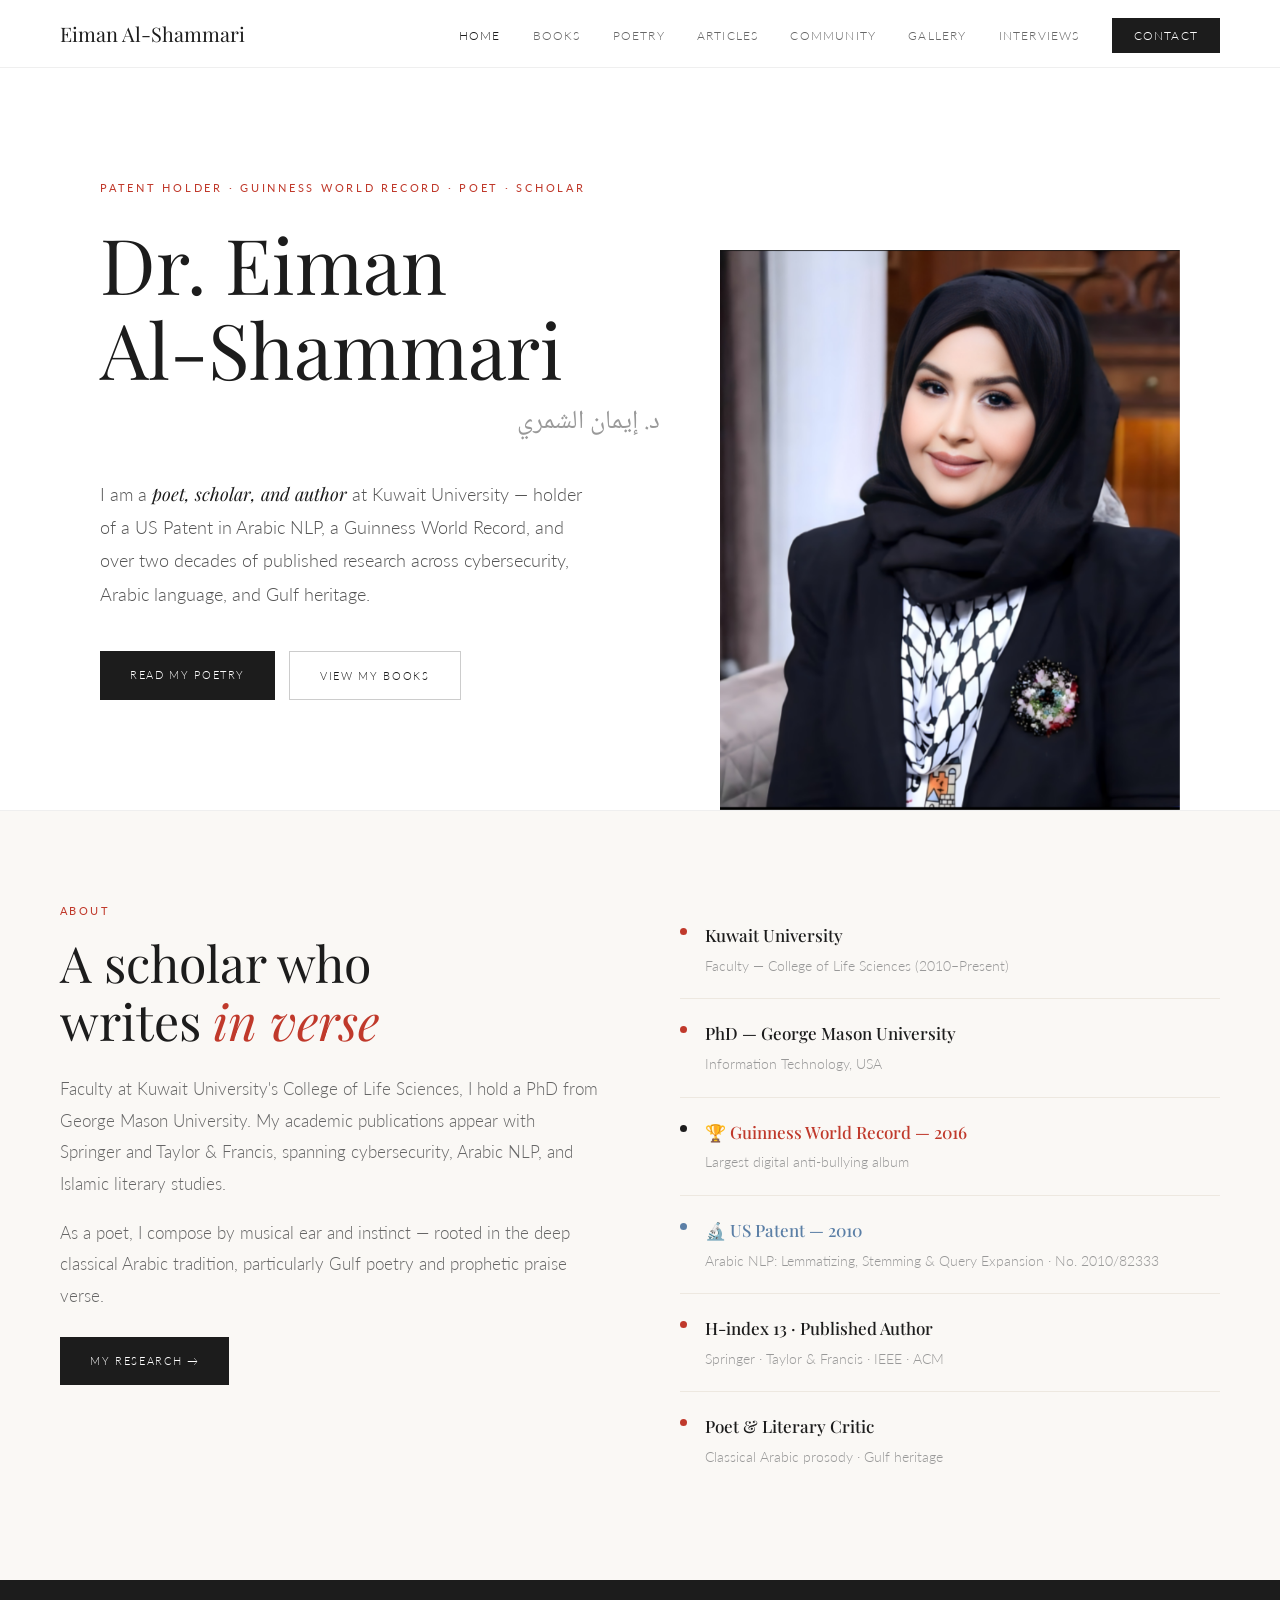
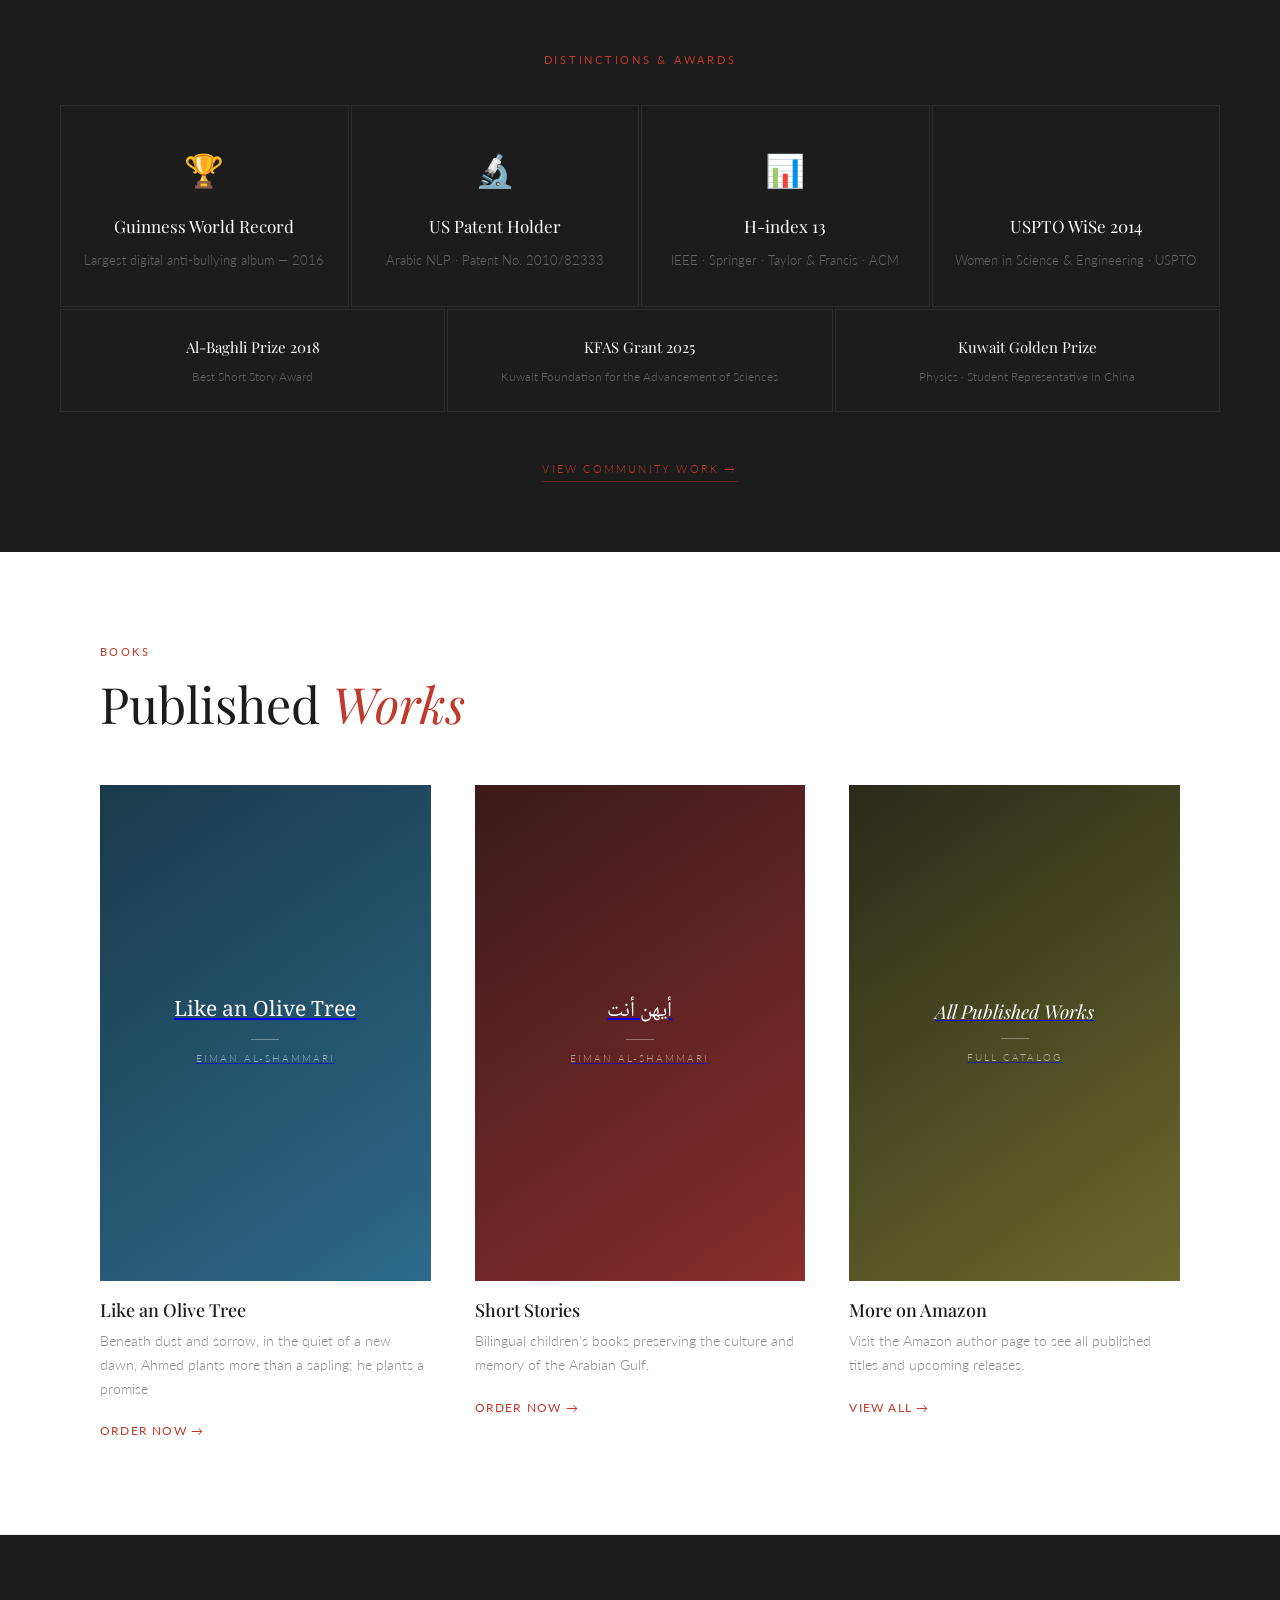
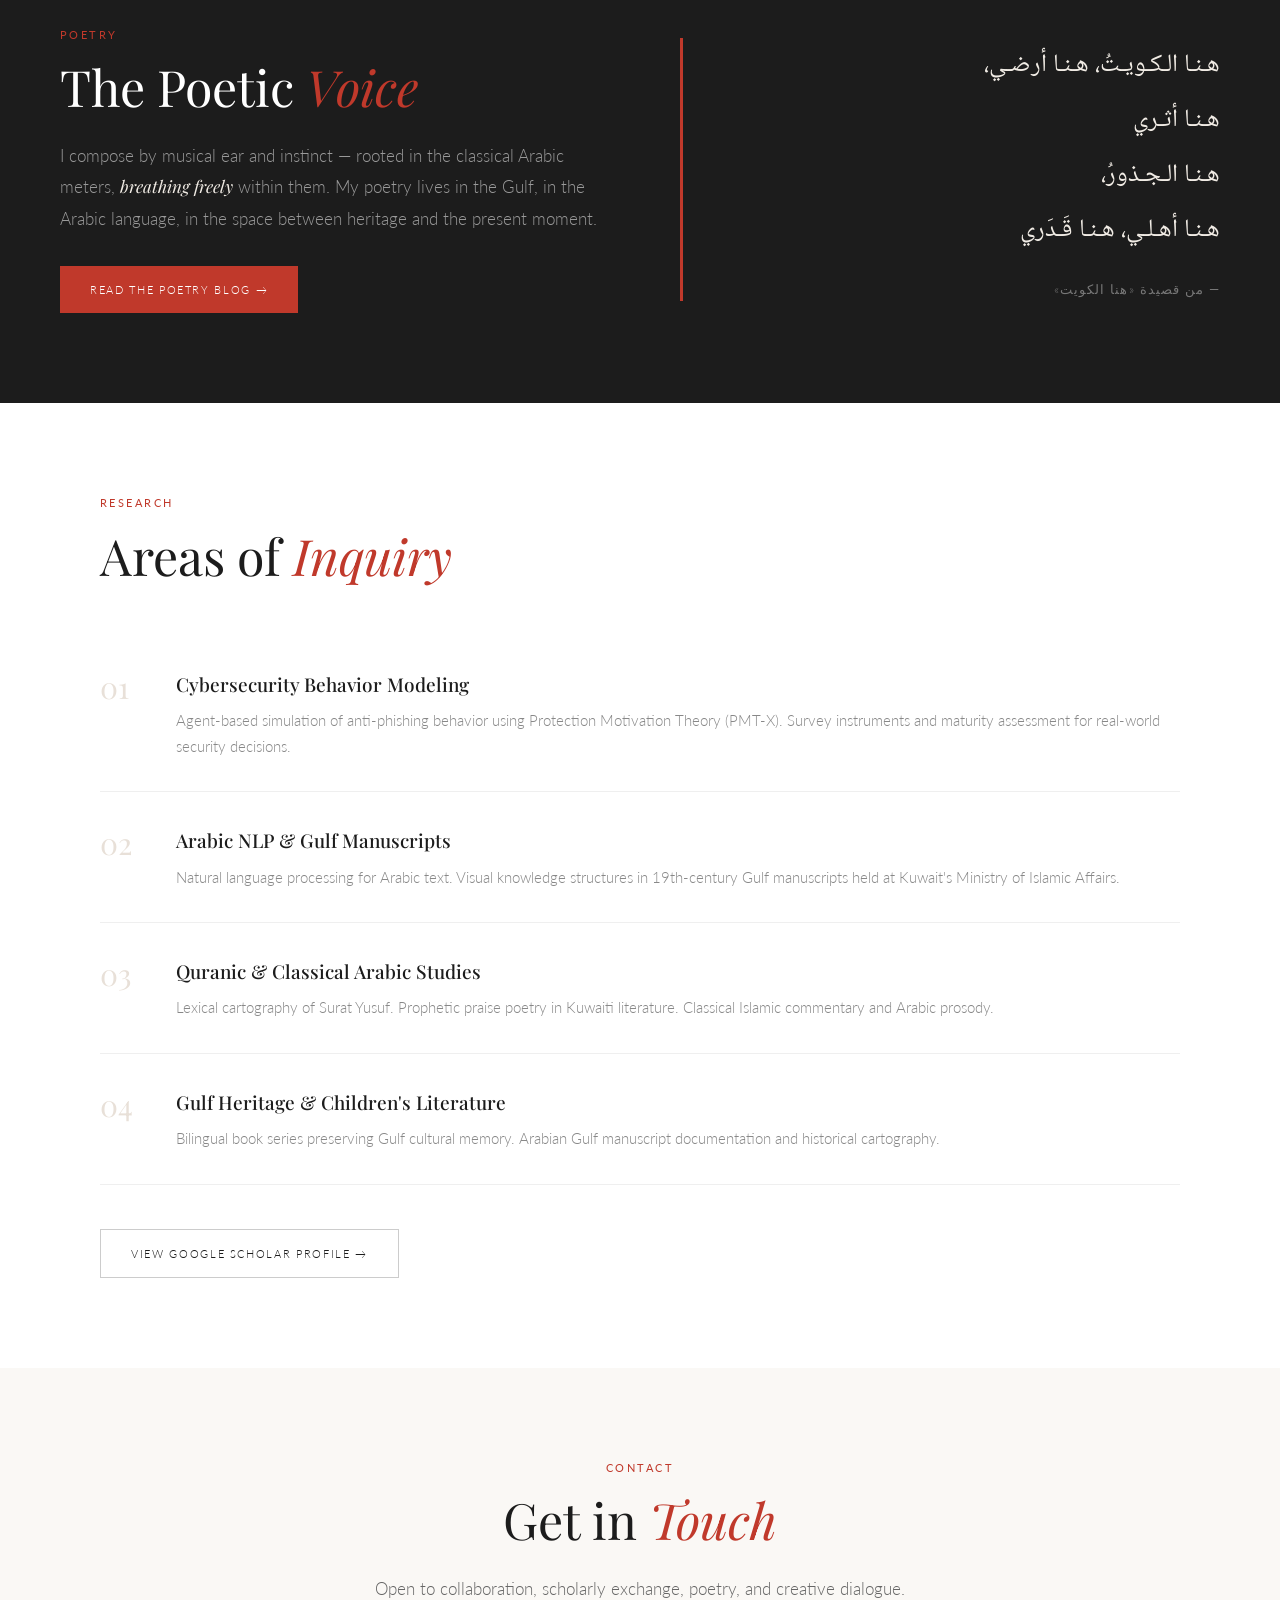
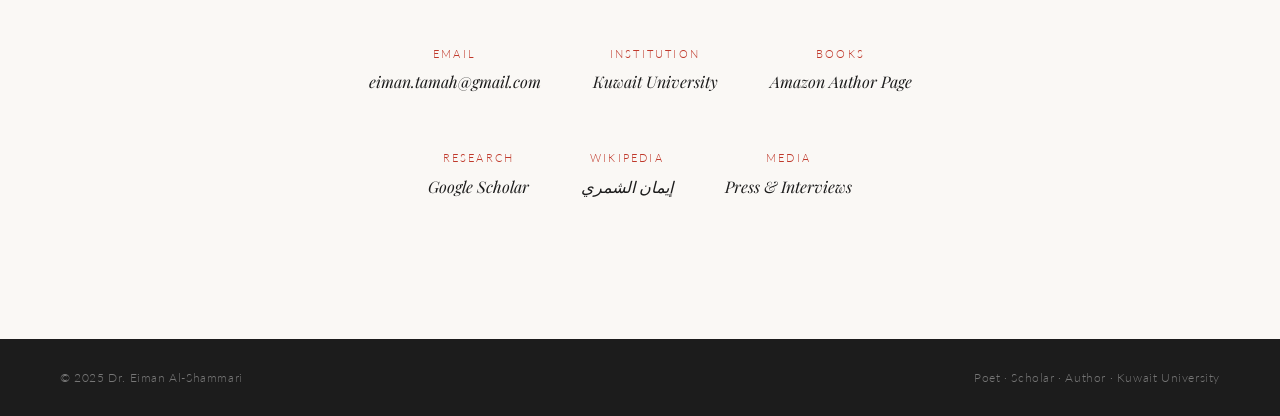
==== commit 64c46e4f: "Update index.html" ====
--- a/index.html
+++ b/index.html
@@ -1,1079 +1,404 @@
 <!DOCTYPE html>
-<html lang="en" dir="ltr">
+<html lang="en">
 <head>
 <meta charset="UTF-8">
 <meta name="viewport" content="width=device-width, initial-scale=1.0">
-<title>Dr. Eiman — Scholar · Poet · Researcher</title>
+<title>Dr. Eiman Al-Shammari — Poet · Scholar · Author | Kuwait University</title>
+
+<!-- SEO: Basic -->
+<meta name="description" content="Dr. Eiman Al-Shammari — Poet, scholar, and author at Kuwait University. Published works in Arabic poetry, cybersecurity research, Arabic NLP, and Gulf heritage. PhD from George Mason University.">
+<meta name="keywords" content="Eiman Al-Shammari, إيمان الشمري, إيمان طعمة الشمري, Arabic poetry, Kuwait poet, Kuwait University, cybersecurity research, Arabic NLP, Gulf heritage, classical Arabic prosody, المدائح النبوية, شعر عربي, شاعرة كويتية, شاعرة خليجية, تراث خليجي, أدب كويتي, باحثة كويتية, مدائح نبوية, كاتبة أطفال خليج, Kuwaiti author, Gulf poetry, Islamic poetry, Arabic literature Kuwait, eiman alshammari, Wikipedia">
+<meta name="author" content="Dr. Eiman Al-Shammari">
+<meta name="robots" content="index, follow, max-snippet:-1, max-image-preview:large">
+<meta name="googlebot" content="index, follow">
+<meta name="language" content="Arabic, English">
+<meta name="geo.region" content="KW">
+<meta name="geo.placename" content="Kuwait">
+<meta name="revisit-after" content="7 days">
+<link rel="canonical" href="https://ealshammari.github.io/">
+<link rel="sitemap" type="application/xml" href="https://ealshammari.github.io/sitemap.xml">
+<!-- Paste your Google Search Console verification below when ready: -->
+<!-- <meta name="google-site-verification" content="PASTE_YOUR_CODE_HERE"> -->
+
+<!-- SEO: Language -->
+<meta http-equiv="content-language" content="en, ar">
+<link rel="alternate" hreflang="en" href="https://ealshammari.github.io/">
+<link rel="alternate" hreflang="ar" href="https://ealshammari.github.io/">
+
+<!-- SEO: Geographic — Kuwait -->
+<meta name="geo.region" content="KW">
+<meta name="geo.placename" content="Kuwait">
+<meta name="ICBM" content="29.3759, 47.9774">
+
+<!-- SEO: Academic -->
+<meta name="citation_author" content="Eiman Al-Shammari">
+<meta name="citation_author_institution" content="Kuwait University">
+<meta name="DC.creator" content="Dr. Eiman Al-Shammari">
+<meta name="DC.subject" content="Arabic Poetry, Cybersecurity, Gulf Heritage, Islamic Studies">
+<meta name="DC.language" content="en, ar">
+
+<!-- PWA: App-like on mobile -->
+<meta name="theme-color" content="#c0392b">
+<meta name="mobile-web-app-capable" content="yes">
+<meta name="apple-mobile-web-app-capable" content="yes">
+<meta name="apple-mobile-web-app-title" content="Dr. Eiman Al-Shammari">
+<link rel="manifest" href="manifest.json">
+
+<!-- Favicon -->
+<link rel="icon" type="image/png" href="images/port.png">
+<link rel="apple-touch-icon" href="images/port.png">
+
+<!-- SEO: Open Graph (WhatsApp, LinkedIn, Facebook) -->
+<meta property="og:type" content="website">
+<meta property="og:url" content="https://ealshammari.github.io/">
+<meta property="og:title" content="Dr. Eiman Al-Shammari — Poet · Scholar · Author">
+<meta property="og:description" content="Poet, scholar, and author at Kuwait University. Classical Arabic poetry, cybersecurity research, and Gulf heritage.">
+<meta property="og:image" content="https://ealshammari.github.io/images/port.png">
+<meta property="og:locale" content="en_US">
+<meta property="og:locale:alternate" content="ar_KW">
+
+<!-- SEO: Twitter Card -->
+<meta name="twitter:card" content="summary_large_image">
+<meta name="twitter:title" content="Dr. Eiman Al-Shammari — Poet · Scholar · Author">
+<meta name="twitter:description" content="Poet, scholar, and author at Kuwait University. Classical Arabic poetry, cybersecurity research, and Gulf heritage.">
+<meta name="twitter:image" content="https://ealshammari.github.io/images/port.png">
+
+<!-- SEO: Structured Data (tells Google you are a person & author) -->
+<script type="application/ld+json">
+{
+  "@context": "https://schema.org",
+  "@type": "Person",
+  "name": "Dr. Eiman Al-Shammari",
+  "alternateName": "د. إيمان الشمري",
+  "url": "https://ealshammari.github.io",
+  "image": "https://ealshammari.github.io/images/port.png",
+  "jobTitle": "Faculty Member & Poet",
+  "worksFor": {
+    "@type": "Organization",
+    "name": "Kuwait University"
+  },
+  "alumniOf": {
+    "@type": "Organization",
+    "name": "George Mason University"
+  },
+  "sameAs": [
+    "https://ar.wikipedia.org/wiki/%D8%A5%D9%8A%D9%85%D8%A7%D9%86_%D8%A7%D9%84%D8%B4%D9%85%D8%B1%D9%8A",
+    "https://scholar.google.fr/citations?user=cUMYvfkAAAAJ",
+    "https://www.amazon.ca/stores/Eiman-Al-Shammari/author/B078WSXB45"
+  ],
+  "knowsAbout": ["Arabic Poetry", "Cybersecurity", "Arabic NLP", "Gulf Heritage", "Islamic Studies"],
+  "email": "eiman.tamah@gmail.com"
+}
+</script>
 <link rel="preconnect" href="https://fonts.googleapis.com">
-<link href="https://fonts.googleapis.com/css2?family=Cormorant+Garamond:ital,wght@0,300;0,400;0,600;1,300;1,400&family=Cinzel:wght@400;600&family=Noto+Naskh+Arabic:wght@400;600&display=swap" rel="stylesheet">
-
+<link href="https://fonts.googleapis.com/css2?family=Playfair+Display:ital,wght@0,400;0,500;0,700;1,400;1,500&family=Lato:wght@300;400;700&family=Noto+Naskh+Arabic:wght@400;500;600&display=swap" rel="stylesheet">
 <style>
-  :root {
-    --ink: #1a1209;
-    --parchment: #f5ede0;
-    --gold: #b8922a;
-    --gold-light: #d4aa4a;
-    --gold-pale: #e8d5a0;
-    --rust: #7a3520;
-    --sage: #4a5e4a;
-    --cream: #faf5ec;
-    --shadow: rgba(26,18,9,0.15);
-  }
-
-  *, *::before, *::after { box-sizing: border-box; margin: 0; padding: 0; }
-
-  html { scroll-behavior: smooth; }
-
-  body {
-    background-color: var(--cream);
-    color: var(--ink);
-    font-family: 'Cormorant Garamond', Georgia, serif;
-    font-size: 18px;
-    line-height: 1.7;
-    overflow-x: hidden;
-  }
-
-  /* ── NOISE TEXTURE OVERLAY ── */
-  body::before {
-    content: '';
-    position: fixed;
-    inset: 0;
-    background-image: url("data:image/svg+xml,%3Csvg viewBox='0 0 200 200' xmlns='http://www.w3.org/2000/svg'%3E%3Cfilter id='n'%3E%3CfeTurbulence type='fractalNoise' baseFrequency='0.9' numOctaves='4' stitchTiles='stitch'/%3E%3C/filter%3E%3Crect width='100%25' height='100%25' filter='url(%23n)' opacity='0.04'/%3E%3C/svg%3E");
-    pointer-events: none;
-    z-index: 9999;
-    opacity: 0.4;
-  }
-
-  /* ── ORNAMENTAL BORDER ── */
-  .page-border {
-    position: fixed;
-    inset: 12px;
-    border: 1px solid var(--gold-pale);
-    pointer-events: none;
-    z-index: 100;
-  }
-  .page-border::before {
-    content: '';
-    position: absolute;
-    inset: 4px;
-    border: 1px solid rgba(184,146,42,0.2);
-  }
-
-  /* ── NAV ── */
-  nav {
-    position: fixed;
-    top: 0; left: 0; right: 0;
-    z-index: 50;
-    padding: 20px 60px;
-    display: flex;
-    justify-content: space-between;
-    align-items: center;
-    backdrop-filter: blur(12px);
-    background: rgba(250,245,236,0.85);
-    border-bottom: 1px solid rgba(184,146,42,0.2);
-  }
-  .nav-logo {
-    font-family: 'Cinzel', serif;
-    font-size: 13px;
-    letter-spacing: 0.25em;
-    color: var(--gold);
-    text-decoration: none;
-  }
-  .nav-links {
-    display: flex;
-    gap: 36px;
-    list-style: none;
-  }
-  .nav-links a {
-    font-family: 'Cinzel', serif;
-    font-size: 11px;
-    letter-spacing: 0.2em;
-    color: var(--ink);
-    text-decoration: none;
-    opacity: 0.7;
-    transition: opacity 0.3s, color 0.3s;
-  }
-  .nav-links a:hover { opacity: 1; color: var(--gold); }
-
-  /* ── HERO ── */
-  .hero {
-    min-height: 100vh;
-    display: flex;
-    align-items: center;
-    justify-content: center;
-    padding: 120px 60px 80px;
-    position: relative;
-    overflow: hidden;
-  }
-
-  .hero-bg {
-    position: absolute;
-    inset: 0;
-    background: 
-      radial-gradient(ellipse 60% 80% at 15% 50%, rgba(184,146,42,0.06) 0%, transparent 70%),
-      radial-gradient(ellipse 40% 60% at 85% 30%, rgba(122,53,32,0.05) 0%, transparent 60%);
-  }
-
-  /* Geometric arabesque in background */
-  .hero-bg::after {
-    content: '';
-    position: absolute;
-    right: -100px;
-    top: 50%;
-    transform: translateY(-50%);
-    width: 600px;
-    height: 600px;
-    background-image: url("data:image/svg+xml,%3Csvg viewBox='0 0 400 400' xmlns='http://www.w3.org/2000/svg'%3E%3Cg fill='none' stroke='%23b8922a' stroke-width='0.5' opacity='0.15'%3E%3Ccircle cx='200' cy='200' r='180'/%3E%3Ccircle cx='200' cy='200' r='140'/%3E%3Ccircle cx='200' cy='200' r='100'/%3E%3Ccircle cx='200' cy='200' r='60'/%3E%3Cpolygon points='200,20 380,310 20,310'/%3E%3Cpolygon points='200,380 20,90 380,90'/%3E%3Cpolygon points='20,200 310,20 310,380'/%3E%3Cpolygon points='380,200 90,20 90,380'/%3E%3C/g%3E%3C/svg%3E");
-    background-size: contain;
-    background-repeat: no-repeat;
-    opacity: 0.5;
-  }
-
-  .hero-content {
-    position: relative;
-    max-width: 780px;
-    animation: fadeUp 1.2s ease both;
-  }
-
-  .hero-eyebrow {
-    font-family: 'Cinzel', serif;
-    font-size: 11px;
-    letter-spacing: 0.35em;
-    color: var(--gold);
-    margin-bottom: 28px;
-    display: flex;
-    align-items: center;
-    gap: 16px;
-  }
-  .hero-eyebrow::before, .hero-eyebrow::after {
-    content: '';
-    display: inline-block;
-    width: 40px;
-    height: 1px;
-    background: var(--gold-pale);
-  }
-
-  .hero-name {
-    font-family: 'Cormorant Garamond', serif;
-    font-size: clamp(52px, 8vw, 96px);
-    font-weight: 300;
-    line-height: 1.0;
-    letter-spacing: -0.01em;
-    color: var(--ink);
-    margin-bottom: 8px;
-  }
-  .hero-name em {
-    font-style: italic;
-    color: var(--rust);
-  }
-
-  .hero-arabic {
-    font-family: 'Noto Naskh Arabic', serif;
-    font-size: clamp(24px, 4vw, 40px);
-    color: var(--gold);
-    margin-bottom: 32px;
-    opacity: 0.8;
-    direction: rtl;
-  }
-
-  .hero-tagline {
-    font-size: 20px;
-    font-weight: 300;
-    font-style: italic;
-    color: var(--ink);
-    opacity: 0.7;
-    max-width: 520px;
-    margin-bottom: 48px;
-    line-height: 1.6;
-  }
-
-  .hero-roles {
-    display: flex;
-    flex-wrap: wrap;
-    gap: 12px;
-    margin-bottom: 56px;
-  }
-  .role-tag {
-    font-family: 'Cinzel', serif;
-    font-size: 10px;
-    letter-spacing: 0.2em;
-    padding: 8px 20px;
-    border: 1px solid var(--gold-pale);
-    color: var(--gold);
-    background: rgba(184,146,42,0.05);
-  }
-
-  .hero-cta {
-    display: inline-flex;
-    align-items: center;
-    gap: 12px;
-    font-family: 'Cinzel', serif;
-    font-size: 11px;
-    letter-spacing: 0.25em;
-    color: var(--ink);
-    text-decoration: none;
-    border-bottom: 1px solid var(--gold);
-    padding-bottom: 4px;
-    transition: color 0.3s, gap 0.3s;
-  }
-  .hero-cta:hover { color: var(--gold); gap: 18px; }
-  .hero-cta .arrow { font-size: 14px; }
-
-  /* ── ORNAMENTAL DIVIDER ── */
-  .divider {
-    text-align: center;
-    padding: 20px 0;
-    color: var(--gold-pale);
-    font-size: 22px;
-    letter-spacing: 0.5em;
-  }
-
-  /* ── SECTIONS ── */
-  section {
-    padding: 100px 60px;
-    max-width: 1100px;
-    margin: 0 auto;
-  }
-
-  .section-label {
-    font-family: 'Cinzel', serif;
-    font-size: 10px;
-    letter-spacing: 0.4em;
-    color: var(--gold);
-    margin-bottom: 20px;
-    display: flex;
-    align-items: center;
-    gap: 16px;
-  }
-  .section-label::after {
-    content: '';
-    flex: 1;
-    max-width: 80px;
-    height: 1px;
-    background: var(--gold-pale);
-  }
-
-  h2 {
-    font-family: 'Cormorant Garamond', serif;
-    font-size: clamp(36px, 5vw, 60px);
-    font-weight: 300;
-    line-height: 1.1;
-    margin-bottom: 40px;
-    color: var(--ink);
-  }
-  h2 em { font-style: italic; color: var(--rust); }
-
-  /* ── ABOUT ── */
-  .about-grid {
-    display: grid;
-    grid-template-columns: 1fr 1fr;
-    gap: 80px;
-    align-items: start;
-  }
-  .about-text p {
-    font-size: 19px;
-    line-height: 1.8;
-    color: var(--ink);
-    opacity: 0.85;
-    margin-bottom: 24px;
-  }
-  .about-stats {
-    display: flex;
-    flex-direction: column;
-    gap: 32px;
-    border-left: 1px solid var(--gold-pale);
-    padding-left: 48px;
-  }
-  .stat-item {
-    animation: fadeUp 0.8s ease both;
-  }
-  .stat-number {
-    font-family: 'Cormorant Garamond', serif;
-    font-size: 52px;
-    font-weight: 300;
-    color: var(--gold);
-    line-height: 1;
-    margin-bottom: 4px;
-  }
-  .stat-label {
-    font-family: 'Cinzel', serif;
-    font-size: 10px;
-    letter-spacing: 0.2em;
-    color: var(--ink);
-    opacity: 0.6;
-  }
-
-  /* ── RESEARCH ── */
-  .research-bg {
-    background: var(--ink);
-    color: var(--parchment);
-    max-width: 100%;
-    margin: 0;
-    padding: 100px 0;
-  }
-  .research-inner {
-    max-width: 1100px;
-    margin: 0 auto;
-    padding: 0 60px;
-  }
-  .research-bg h2 { color: var(--parchment); }
-  .research-bg .section-label { color: var(--gold-light); }
-  .research-bg .section-label::after { background: rgba(212,170,74,0.3); }
-
-  .research-grid {
-    display: grid;
-    grid-template-columns: repeat(3, 1fr);
-    gap: 2px;
-    margin-top: 60px;
-  }
-  .research-card {
-    padding: 48px 40px;
-    background: rgba(255,255,255,0.04);
-    border: 1px solid rgba(255,255,255,0.06);
-    transition: background 0.4s;
-    position: relative;
-    overflow: hidden;
-  }
-  .research-card::before {
-    content: '';
-    position: absolute;
-    top: 0; left: 0; right: 0;
-    height: 2px;
-    background: linear-gradient(90deg, transparent, var(--gold), transparent);
-    transform: scaleX(0);
-    transition: transform 0.4s;
-  }
-  .research-card:hover { background: rgba(255,255,255,0.07); }
-  .research-card:hover::before { transform: scaleX(1); }
-  .card-icon {
-    font-size: 28px;
-    margin-bottom: 20px;
-    opacity: 0.7;
-  }
-  .research-card h3 {
-    font-family: 'Cormorant Garamond', serif;
-    font-size: 24px;
-    font-weight: 400;
-    margin-bottom: 16px;
-    color: var(--gold-light);
-  }
-  .research-card p {
-    font-size: 16px;
-    line-height: 1.7;
-    opacity: 0.65;
-  }
-
-  /* ── POETRY ── */
-  .poetry-section {
-    background: rgba(184,146,42,0.04);
-    border-top: 1px solid var(--gold-pale);
-    border-bottom: 1px solid var(--gold-pale);
-  }
-  .poem-display {
-    display: grid;
-    grid-template-columns: 1fr 1.2fr;
-    gap: 80px;
-    align-items: center;
-  }
-  .poem-text {
-    font-family: 'Noto Naskh Arabic', serif;
-    font-size: 26px;
-    line-height: 2;
-    color: var(--ink);
-    direction: rtl;
-    text-align: right;
-    border-right: 3px solid var(--gold);
-    padding-right: 32px;
-  }
-  .poem-caption {
-    font-size: 16px;
-    font-style: italic;
-    opacity: 0.6;
-    margin-top: 20px;
-    direction: rtl;
-    text-align: right;
-  }
-  .poetry-quote {
-    font-size: 22px;
-    font-style: italic;
-    line-height: 1.6;
-    color: var(--ink);
-    opacity: 0.75;
-    position: relative;
-    padding: 0 32px;
-  }
-  .poetry-quote::before {
-    content: '"';
-    font-family: 'Cormorant Garamond', serif;
-    font-size: 100px;
-    color: var(--gold-pale);
-    position: absolute;
-    top: -20px;
-    left: 0;
-    line-height: 1;
-  }
-
-  /* ── PUBLICATIONS ── */
-  .pub-list {
-    display: flex;
-    flex-direction: column;
-    gap: 0;
-  }
-  .pub-item {
-    padding: 32px 0;
-    border-bottom: 1px solid rgba(184,146,42,0.2);
-    display: grid;
-    grid-template-columns: auto 1fr auto;
-    align-items: baseline;
-    gap: 32px;
-    transition: background 0.3s;
-    margin: 0 -20px;
-    padding-left: 20px;
-    padding-right: 20px;
-  }
-  .pub-item:hover { background: rgba(184,146,42,0.04); }
-  .pub-year {
-    font-family: 'Cinzel', serif;
-    font-size: 12px;
-    letter-spacing: 0.1em;
-    color: var(--gold);
-    min-width: 50px;
-  }
-  .pub-title {
-    font-size: 18px;
-    font-weight: 400;
-    line-height: 1.4;
-  }
-  .pub-venue {
-    font-size: 13px;
-    font-style: italic;
-    opacity: 0.55;
-    white-space: nowrap;
-  }
-
-  /* ── CONTACT ── */
-  .contact-section {
-    text-align: center;
-    padding: 120px 60px;
-    background: var(--ink);
-    color: var(--parchment);
-    max-width: 100%;
-    margin: 0;
-    position: relative;
-    overflow: hidden;
-  }
-  .contact-section::before {
-    content: '';
-    position: absolute;
-    top: 50%;
-    left: 50%;
-    transform: translate(-50%,-50%);
-    width: 800px;
-    height: 800px;
-    border-radius: 50%;
-    background: radial-gradient(circle, rgba(184,146,42,0.08) 0%, transparent 70%);
-    pointer-events: none;
-  }
-  .contact-section h2 {
-    color: var(--parchment);
-    font-size: clamp(42px, 7vw, 80px);
-    margin-bottom: 24px;
-  }
-  .contact-section p {
-    font-size: 20px;
-    font-style: italic;
-    opacity: 0.6;
-    margin-bottom: 48px;
-  }
-  .contact-links {
-    display: flex;
-    justify-content: center;
-    gap: 48px;
-    flex-wrap: wrap;
-  }
-  .contact-link {
-    display: flex;
-    flex-direction: column;
-    align-items: center;
-    gap: 8px;
-    text-decoration: none;
-    color: var(--parchment);
-    transition: color 0.3s;
-  }
-  .contact-link:hover { color: var(--gold-light); }
-  .contact-link-label {
-    font-family: 'Cinzel', serif;
-    font-size: 10px;
-    letter-spacing: 0.3em;
-    opacity: 0.5;
-  }
-  .contact-link-value {
-    font-size: 16px;
-    font-style: italic;
-  }
-
-  /* ── ARTICLES ── */
-  .articles-grid {
-    display: grid;
-    grid-template-columns: repeat(2, 1fr);
-    gap: 32px;
-    margin-top: 48px;
-  }
-  .article-card {
-    border: 1px solid var(--gold-pale);
-    padding: 36px;
-    background: rgba(184,146,42,0.03);
-    transition: background 0.3s, border-color 0.3s;
-    position: relative;
-    overflow: hidden;
-    text-decoration: none;
-    color: var(--ink);
-    display: block;
-  }
-  .article-card::after {
-    content: '→';
-    position: absolute;
-    bottom: 24px;
-    right: 24px;
-    font-size: 20px;
-    color: var(--gold);
-    opacity: 0;
-    transition: opacity 0.3s, transform 0.3s;
-    transform: translateX(-8px);
-  }
-  .article-card:hover { background: rgba(184,146,42,0.07); border-color: var(--gold); }
-  .article-card:hover::after { opacity: 1; transform: translateX(0); }
-  .article-source {
-    font-family: 'Cinzel', serif;
-    font-size: 10px;
-    letter-spacing: 0.25em;
-    color: var(--gold);
-    margin-bottom: 16px;
-  }
-  .article-title {
-    font-family: 'Noto Naskh Arabic', serif;
-    font-size: 22px;
-    line-height: 1.5;
-    direction: rtl;
-    text-align: right;
-    margin-bottom: 16px;
-    color: var(--ink);
-  }
-  .article-excerpt {
-    font-size: 15px;
-    line-height: 1.7;
-    opacity: 0.6;
-    direction: rtl;
-    text-align: right;
-    font-family: 'Noto Naskh Arabic', serif;
-  }
-  .article-date {
-    font-family: 'Cinzel', serif;
-    font-size: 10px;
-    letter-spacing: 0.15em;
-    color: var(--ink);
-    opacity: 0.4;
-    margin-top: 20px;
-    direction: ltr;
-  }
-  .articles-more {
-    display: inline-flex;
-    align-items: center;
-    gap: 12px;
-    margin-top: 40px;
-    font-family: 'Cinzel', serif;
-    font-size: 11px;
-    letter-spacing: 0.2em;
-    color: var(--gold);
-    text-decoration: none;
-    border-bottom: 1px solid var(--gold-pale);
-    padding-bottom: 4px;
-    transition: gap 0.3s;
-  }
-  .articles-more:hover { gap: 18px; }
-
-  /* ── BOOKS ── */
-  .books-bg {
-    background: var(--ink);
-    color: var(--parchment);
-    max-width: 100%;
-    margin: 0;
-    padding: 100px 0;
-  }
-  .books-inner {
-    max-width: 1100px;
-    margin: 0 auto;
-    padding: 0 60px;
-  }
-  .books-bg h2 { color: var(--parchment); }
-  .books-bg .section-label { color: var(--gold-light); }
-  .books-bg .section-label::after { background: rgba(212,170,74,0.3); }
-  .books-grid {
-    display: grid;
-    grid-template-columns: repeat(3, 1fr);
-    gap: 32px;
-    margin-top: 56px;
-  }
-  .book-card {
-    text-decoration: none;
-    color: var(--parchment);
-    display: block;
-    transition: transform 0.3s;
-  }
-  .book-card:hover { transform: translateY(-6px); }
-  .book-cover {
-    aspect-ratio: 3/4;
-    background: linear-gradient(135deg, rgba(184,146,42,0.15), rgba(122,53,32,0.2));
-    border: 1px solid rgba(184,146,42,0.2);
-    margin-bottom: 20px;
-    display: flex;
-    align-items: center;
-    justify-content: center;
-    position: relative;
-    overflow: hidden;
-  }
-  .book-cover::before {
-    content: '';
-    position: absolute;
-    inset: 0;
-    background-image: url("data:image/svg+xml,%3Csvg viewBox='0 0 100 100' xmlns='http://www.w3.org/2000/svg'%3E%3Cg fill='none' stroke='%23b8922a' stroke-width='0.3' opacity='0.2'%3E%3Ccircle cx='50' cy='50' r='40'/%3E%3Ccircle cx='50' cy='50' r='28'/%3E%3Cpolygon points='50,10 90,70 10,70'/%3E%3Cpolygon points='50,90 10,30 90,30'/%3E%3C/g%3E%3C/svg%3E");
-    background-size: 60%;
-    background-repeat: no-repeat;
-    background-position: center;
-  }
-  .book-cover-text {
-    font-family: 'Noto Naskh Arabic', serif;
-    font-size: 18px;
-    text-align: center;
-    padding: 20px;
-    direction: rtl;
-    position: relative;
-    z-index: 1;
-    color: var(--gold-light);
-    line-height: 1.6;
-  }
-  .book-title {
-    font-family: 'Noto Naskh Arabic', serif;
-    font-size: 18px;
-    direction: rtl;
-    text-align: right;
-    margin-bottom: 8px;
-    color: var(--gold-light);
-  }
-  .book-subtitle {
-    font-size: 13px;
-    font-style: italic;
-    opacity: 0.5;
-    line-height: 1.4;
-  }
-  .books-amazon {
-    display: inline-flex;
-    align-items: center;
-    gap: 12px;
-    margin-top: 48px;
-    font-family: 'Cinzel', serif;
-    font-size: 11px;
-    letter-spacing: 0.2em;
-    color: var(--gold-light);
-    text-decoration: none;
-    border-bottom: 1px solid rgba(212,170,74,0.3);
-    padding-bottom: 4px;
-    transition: gap 0.3s;
-  }
-  .books-amazon:hover { gap: 18px; }
-
-  /* ── GALLERY ── */
-  .gallery-grid {
-    display: grid;
-    grid-template-columns: repeat(4, 1fr);
-    grid-template-rows: auto auto;
-    gap: 8px;
-    margin-top: 48px;
-  }
-  .gallery-item {
-    background: rgba(184,146,42,0.06);
-    border: 1px solid var(--gold-pale);
-    aspect-ratio: 1;
-    display: flex;
-    align-items: center;
-    justify-content: center;
-    overflow: hidden;
-    position: relative;
-    transition: opacity 0.3s;
-    cursor: pointer;
-  }
-  .gallery-item:first-child {
-    grid-column: span 2;
-    grid-row: span 2;
-    aspect-ratio: 1;
-  }
-  .gallery-item:hover { opacity: 0.85; }
-  .gallery-item img {
-    width: 100%;
-    height: 100%;
-    object-fit: cover;
-  }
-  .gallery-placeholder {
-    display: flex;
-    flex-direction: column;
-    align-items: center;
-    justify-content: center;
-    gap: 10px;
-    opacity: 0.4;
-    text-align: center;
-    padding: 16px;
-  }
-  .gallery-placeholder-icon { font-size: 28px; }
-  .gallery-placeholder-text {
-    font-family: 'Cinzel', serif;
-    font-size: 9px;
-    letter-spacing: 0.2em;
-  }
-  .gallery-note {
-    margin-top: 24px;
-    font-size: 15px;
-    font-style: italic;
-    opacity: 0.5;
-  }
-
-  /* ── INTERVIEWS ── */
-  .interviews-bg {
-    background: rgba(122,53,32,0.05);
-    border-top: 1px solid var(--gold-pale);
-    border-bottom: 1px solid var(--gold-pale);
-    max-width: 100%;
-    margin: 0;
-    padding: 100px 0;
-  }
-  .interviews-inner {
-    max-width: 1100px;
-    margin: 0 auto;
-    padding: 0 60px;
-  }
-  .interview-list {
-    display: flex;
-    flex-direction: column;
-    gap: 0;
-    margin-top: 48px;
-  }
-  .interview-item {
-    display: grid;
-    grid-template-columns: 80px 1fr auto;
-    gap: 40px;
-    align-items: center;
-    padding: 36px 0;
-    border-bottom: 1px solid rgba(184,146,42,0.15);
-    text-decoration: none;
-    color: var(--ink);
-    transition: background 0.3s;
-    margin: 0 -20px;
-    padding-left: 20px;
-    padding-right: 20px;
-  }
-  .interview-item:hover { background: rgba(184,146,42,0.04); }
-  .interview-num {
-    font-family: 'Cormorant Garamond', serif;
-    font-size: 48px;
-    font-weight: 300;
-    color: var(--gold-pale);
-    line-height: 1;
-  }
-  .interview-body {}
-  .interview-outlet {
-    font-family: 'Cinzel', serif;
-    font-size: 10px;
-    letter-spacing: 0.25em;
-    color: var(--gold);
-    margin-bottom: 8px;
-  }
-  .interview-title {
-    font-family: 'Noto Naskh Arabic', serif;
-    font-size: 22px;
-    direction: rtl;
-    text-align: right;
-    line-height: 1.4;
-    color: var(--ink);
-  }
-  .interview-arrow {
-    font-size: 20px;
-    color: var(--gold-pale);
-    transition: color 0.3s, transform 0.3s;
-  }
-  .interview-item:hover .interview-arrow { color: var(--gold); transform: translateX(4px); }
-
-  /* ── FOOTER ── */
-  footer {
-    background: var(--ink);
-    color: var(--parchment);
-    padding: 32px 60px;
-    display: flex;
-    justify-content: space-between;
-    align-items: center;
-    border-top: 1px solid rgba(184,146,42,0.2);
-    font-size: 12px;
-    opacity: 0.6;
-    font-family: 'Cinzel', serif;
-    letter-spacing: 0.1em;
-  }
-
-  /* ── ANIMATIONS ── */
-  @keyframes fadeUp {
-    from { opacity: 0; transform: translateY(30px); }
-    to { opacity: 1; transform: translateY(0); }
-  }
-
-  .reveal {
-    opacity: 0;
-    transform: translateY(24px);
-    transition: opacity 0.8s ease, transform 0.8s ease;
-  }
-  .reveal.visible {
-    opacity: 1;
-    transform: translateY(0);
-  }
-
-  /* ── MOBILE ── */
-  @media (max-width: 768px) {
-    nav { padding: 16px 24px; }
-    .nav-links { display: none; }
-    section { padding: 60px 24px; }
-    .hero { padding: 100px 24px 60px; }
-    .about-grid { grid-template-columns: 1fr; gap: 40px; }
-    .about-stats { border-left: none; border-top: 1px solid var(--gold-pale); padding-left: 0; padding-top: 32px; }
-    .research-grid { grid-template-columns: 1fr; }
-    .poem-display { grid-template-columns: 1fr; gap: 40px; }
-    .pub-item { grid-template-columns: 1fr; gap: 4px; }
-    .pub-venue { white-space: normal; }
-    footer { flex-direction: column; gap: 8px; text-align: center; }
-    .research-inner { padding: 0 24px; }
-    .contact-section { padding: 80px 24px; }
-    .page-border { display: none; }
-    .contact-links { gap: 28px; }
-  }
+*,*::before,*::after{box-sizing:border-box;margin:0;padding:0;}
+html{scroll-behavior:smooth;}
+body{background:#fff;color:#1c1c1c;font-family:'Lato',sans-serif;font-weight:300;font-size:17px;line-height:1.75;}
+
+/* NAV */
+nav{position:fixed;top:0;left:0;right:0;z-index:100;background:rgba(255,255,255,0.97);border-bottom:1px solid #efefef;padding:0 60px;height:68px;display:flex;align-items:center;justify-content:space-between;backdrop-filter:blur(8px);}
+.nav-logo{font-family:'Playfair Display',serif;font-size:20px;font-weight:400;color:#1c1c1c;text-decoration:none;}
+.nav-links{list-style:none;display:flex;gap:32px;align-items:center;}
+.nav-links a{font-family:'Lato',sans-serif;font-size:12px;letter-spacing:0.1em;text-transform:uppercase;color:#666;text-decoration:none;transition:color .2s;}
+.nav-links a:hover,.nav-links a.active{color:#1c1c1c;}
+.nav-cta{background:#1c1c1c!important;color:#fff!important;padding:10px 22px!important;transition:background .2s!important;}
+.nav-cta:hover{background:#c0392b!important;}
+
+/* HERO */
+.hero{padding-top:68px;display:grid;grid-template-columns:1fr 460px;min-height:90vh;max-width:1200px;margin:0 auto;padding-left:60px;padding-right:60px;gap:60px;align-items:center;}
+.hero-text{padding:60px 0;}
+.hero-eyebrow{font-size:11px;letter-spacing:0.25em;text-transform:uppercase;color:#c0392b;margin-bottom:24px;font-weight:400;}
+.hero-name{font-family:'Playfair Display',serif;font-size:clamp(46px,6vw,78px);font-weight:400;line-height:1.1;color:#1c1c1c;margin-bottom:10px;}
+.hero-arabic{font-family:'Noto Naskh Arabic',serif;font-size:26px;color:#999;direction:rtl;margin-bottom:32px;}
+.hero-bio{font-size:18px;line-height:1.85;color:#555;max-width:500px;margin-bottom:40px;}
+.hero-bio em{font-family:'Playfair Display',serif;font-style:italic;color:#1c1c1c;}
+.hero-btns{display:flex;gap:14px;flex-wrap:wrap;}
+.btn-dark{display:inline-block;background:#1c1c1c;color:#fff;padding:14px 30px;font-family:'Lato',sans-serif;font-size:11px;letter-spacing:0.15em;text-transform:uppercase;text-decoration:none;transition:background .2s;}
+.btn-dark:hover{background:#c0392b;}
+.btn-outline{display:inline-block;background:transparent;color:#1c1c1c;padding:14px 30px;font-family:'Lato',sans-serif;font-size:11px;letter-spacing:0.15em;text-transform:uppercase;text-decoration:none;border:1px solid #ccc;transition:border-color .2s;}
+.btn-outline:hover{border-color:#1c1c1c;}
+
+/* PHOTO */
+.hero-photo{align-self:stretch;display:flex;align-items:flex-end;}
+.photo-box{width:100%;height:560px;background:linear-gradient(160deg,#f5f0eb,#e8ddd0);display:flex;flex-direction:column;align-items:center;justify-content:center;gap:14px;border:1px solid #e0d8ce;position:relative;overflow:hidden;}
+.photo-box::after{content:'';position:absolute;bottom:0;left:0;right:0;height:4px;background:#c0392b;}
+.photo-box-icon{font-size:40px;opacity:0.25;}
+.photo-box-text{font-family:'Playfair Display',serif;font-style:italic;font-size:15px;color:#bbb;text-align:center;padding:0 28px;line-height:1.6;}
+
+/* SECTIONS */
+hr.divider{border:none;border-top:1px solid #efefef;}
+
+.about-band{background:#faf8f5;padding:90px 60px;}
+.about-in{max-width:1200px;margin:0 auto;display:grid;grid-template-columns:1fr 1fr;gap:80px;align-items:start;}
+.section-eyebrow{font-size:11px;letter-spacing:0.22em;text-transform:uppercase;color:#c0392b;margin-bottom:14px;font-weight:400;}
+.section-h{font-family:'Playfair Display',serif;font-size:clamp(30px,4vw,50px);font-weight:400;line-height:1.15;color:#1c1c1c;margin-bottom:24px;}
+.section-h em{font-style:italic;color:#c0392b;}
+.body-p{font-size:17px;line-height:1.85;color:#666;margin-bottom:18px;}
+.creds{display:flex;flex-direction:column;gap:0;}
+.cred{display:flex;gap:18px;padding:20px 0;border-bottom:1px solid #ede8e0;align-items:flex-start;}
+.cred:last-child{border-bottom:none;}
+.cred-dot{width:7px;height:7px;background:#c0392b;border-radius:50%;margin-top:7px;flex-shrink:0;}
+.cred-h{font-family:'Playfair Display',serif;font-size:17px;font-weight:500;color:#1c1c1c;margin-bottom:3px;}
+.cred-s{font-size:14px;color:#999;}
+
+/* BOOKS */
+.books-wrap{padding:90px 60px;max-width:1200px;margin:0 auto;}
+.books-grid{display:grid;grid-template-columns:repeat(3,1fr);gap:44px;margin-top:52px;}
+.bcard{}
+.bcover{aspect-ratio:2/3;margin-bottom:18px;display:flex;align-items:center;justify-content:center;position:relative;overflow:hidden;transition:transform .3s,box-shadow .3s;cursor:pointer;}
+.bcover:hover{transform:translateY(-6px);box-shadow:0 18px 45px rgba(0,0,0,0.14);}
+.bc1{background:linear-gradient(145deg,#1a3a4a,#2d6a8a);}
+.bc2{background:linear-gradient(145deg,#3a1a1a,#8a2d2d);}
+.bc3{background:linear-gradient(145deg,#2a2a1a,#6a6a2d);}
+.bcover-inner{text-align:center;padding:28px 20px;color:#fff;}
+.bcover-title{font-family:'Playfair Display',serif;font-size:19px;font-style:italic;line-height:1.3;margin-bottom:14px;}
+.bcover-title.ar{font-family:'Noto Naskh Arabic',serif;font-style:normal;font-size:21px;direction:rtl;}
+.bcover-line{width:28px;height:1px;background:rgba(255,255,255,0.35);margin:0 auto 10px;}
+.bcover-author{font-size:10px;letter-spacing:0.2em;text-transform:uppercase;opacity:0.55;}
+.btitle{font-family:'Playfair Display',serif;font-size:18px;font-weight:500;color:#1c1c1c;margin-bottom:7px;line-height:1.3;}
+.bdesc{font-size:14px;color:#888;line-height:1.7;margin-bottom:14px;}
+.blink{font-size:12px;letter-spacing:0.1em;text-transform:uppercase;color:#c0392b;text-decoration:none;display:inline-flex;align-items:center;gap:5px;transition:gap .2s;font-weight:400;}
+.blink:hover{gap:9px;}
+
+/* POETRY */
+.poetry-band{background:#1c1c1c;color:#fff;padding:90px 60px;}
+.poetry-in{max-width:1200px;margin:0 auto;display:grid;grid-template-columns:1fr 1fr;gap:80px;align-items:center;}
+.poetry-band .section-eyebrow{color:#c0392b;}
+.poetry-band .section-h{color:#fff;}
+.poetry-desc{font-size:17px;line-height:1.85;color:#999;margin-bottom:32px;}
+.poetry-desc em{font-family:'Playfair Display',serif;font-style:italic;color:#f0ebe4;}
+.poem-block{border-left:3px solid #c0392b;padding-left:32px;}
+.poem-lines{font-family:'Noto Naskh Arabic',serif;font-size:25px;line-height:2.2;direction:rtl;text-align:right;color:#f0ebe4;margin-bottom:20px;}
+.poem-attr{font-size:13px;letter-spacing:0.08em;color:#777;text-align:right;direction:rtl;}
+
+/* RESEARCH */
+.research-wrap{padding:90px 60px;max-width:1200px;margin:0 auto;}
+.rlist{margin-top:52px;}
+.ritem{display:grid;grid-template-columns:52px 1fr;gap:24px;padding:32px 0;border-bottom:1px solid #efefef;align-items:start;}
+.rnum{font-family:'Playfair Display',serif;font-size:30px;color:#e8e0d8;line-height:1;margin-top:4px;}
+.rtitle{font-family:'Playfair Display',serif;font-size:19px;font-weight:500;color:#1c1c1c;margin-bottom:7px;}
+.rdesc{font-size:15px;color:#888;line-height:1.7;}
+.scholar-cta{margin-top:44px;}
+
+/* CONTACT */
+.contact-wrap{background:#faf8f5;padding:90px 60px;text-align:center;}
+.contact-in{max-width:620px;margin:0 auto;}
+.cgrid{display:flex;justify-content:center;gap:52px;flex-wrap:wrap;margin:40px 0 48px;}
+.citem{}
+.clbl{font-size:11px;letter-spacing:0.2em;text-transform:uppercase;color:#c0392b;margin-bottom:5px;}
+.cval{font-family:'Playfair Display',serif;font-size:16px;font-style:italic;color:#1c1c1c;text-decoration:none;display:block;transition:color .2s;}
+.cval:hover{color:#c0392b;}
+
+footer{background:#1c1c1c;color:#777;padding:28px 60px;display:flex;justify-content:space-between;align-items:center;font-size:12px;letter-spacing:0.05em;}
+
+@keyframes fadeUp{from{opacity:0;transform:translateY(22px)}to{opacity:1;transform:translateY(0)}}
+.hero-text{animation:fadeUp .9s ease both;}
+.hero-photo{animation:fadeUp .9s .18s ease both;}
+.reveal{opacity:0;transform:translateY(18px);transition:opacity .7s ease,transform .7s ease;}
+.reveal.visible{opacity:1;transform:translateY(0);}
+
+@media(max-width:900px){
+  nav{padding:0 20px;} .nav-links{display:none;}
+  .hero{grid-template-columns:1fr;padding:80px 24px 50px;min-height:auto;gap:36px;}
+  .hero-photo{order:-1;} .photo-box{height:320px;}
+  .about-band,.books-wrap,.research-wrap{padding:60px 24px;}
+  .about-in{grid-template-columns:1fr;gap:36px;}
+  .books-grid{grid-template-columns:1fr 1fr;gap:24px;}
+  .poetry-band{padding:60px 24px;} .poetry-in{grid-template-columns:1fr;gap:44px;}
+  .contact-wrap{padding:60px 24px;}
+  footer{flex-direction:column;gap:8px;text-align:center;padding:24px;}
+}
+@media(max-width:500px){.books-grid{grid-template-columns:1fr;}.hero-btns{flex-direction:column;}}
 </style>
+  <meta name="google-site-verification" content="4iER8ykJCedBXJFn_0zRxxGXwQifZGYRuPkcfKG9anU" />
 </head>
 <body>
 
-<div class="page-border"></div>
-
-<!-- NAV -->
 <nav>
-  <a href="#" class="nav-logo">Dr. Eiman</a>
+  <a href="index.html" class="nav-logo">Eiman Al-Shammari</a>
   <ul class="nav-links">
-    <li><a href="#about">About</a></li>
-    <li><a href="#research">Research</a></li>
-    <li><a href="#articles">Articles</a></li>
-    <li><a href="#books">Books</a></li>
-    <li><a href="#poetry">Poetry</a></li>
-    <li><a href="#gallery">Gallery</a></li>
-    <li><a href="#interviews">Interviews</a></li>
-    <li><a href="#contact">Contact</a></li>
+    <li><a href="index.html" class="active">Home</a></li>
+    <li><a href="books.html">Books</a></li>
+    <li><a href="blog.html">Poetry</a></li>
+    <li><a href="articles.html">Articles</a></li>
+    <li><a href="community.html">Community</a></li>
+    <li><a href="gallery.html">Gallery</a></li>
+    <li><a href="interviews.html">Interviews</a></li>
+    <li><a href="#contact" class="nav-cta">Contact</a></li>
   </ul>
 </nav>
 
-<!-- HERO -->
 <div class="hero">
-  <div class="hero-bg"></div>
-  <div class="hero-content">
-    <div class="hero-eyebrow">Scholar · Poet · Researcher</div>
-    <h1 class="hero-name">Dr. <em>Eiman</em></h1>
-    <div class="hero-arabic">أستاذة — شاعرة — باحثة</div>
-    <p class="hero-tagline">Where classical Arabic poetry meets computational research, and Gulf heritage lives alongside digital futures.</p>
-    <div class="hero-roles">
-      <span class="role-tag">Kuwait University</span>
-      <span class="role-tag">Arabic NLP</span>
-      <span class="role-tag">Cybersecurity</span>
-      <span class="role-tag">Classical Arabic Prosody</span>
-      <span class="role-tag">Gulf Heritage</span>
-    </div>
-    <a href="#about" class="hero-cta">Explore <span class="arrow">→</span></a>
-  </div>
-</div>
-
-<div class="divider">✦ ✦ ✦</div>
-
-<!-- ABOUT -->
-<section id="about">
-  <div class="section-label">About</div>
-  <div class="about-grid">
-    <div class="about-text reveal">
-      <h2>A scholar who<br><em>writes in verse</em></h2>
-      <p>Faculty member at Kuwait University's College of Life Sciences, my work spans the arc between computational research and classical literary heritage. I hold a PhD from George Mason University and have published with Springer and Taylor &amp; Francis.</p>
-      <p>My research navigates cybersecurity behavior modeling, Arabic natural language processing, and data science — while my creative soul dwells in the rhythms of classical Arabic prosody, Gulf manuscript culture, and the living tradition of Arabic poetry.</p>
-      <p>I compose by musical ear and instinct, rooted in the classical meters yet free in their expression.</p>
-    </div>
-    <div class="about-stats reveal">
-      <div class="stat-item">
-        <div class="stat-number">PhD</div>
-        <div class="stat-label">George Mason University</div>
-      </div>
-      <div class="stat-item">
-        <div class="stat-number">2</div>
-        <div class="stat-label">Major Publishers — Springer &amp; Taylor &amp; Francis</div>
-      </div>
-      <div class="stat-item">
-        <div class="stat-number">∞</div>
-        <div class="stat-label">Meters in Arabic Prosody Explored</div>
-      </div>
-      <div class="stat-item">
-        <div class="stat-number">خليج</div>
-        <div class="stat-label">Gulf Heritage &amp; Manuscript Studies</div>
-      </div>
-    </div>
-  </div>
-</section>
-
-<!-- RESEARCH -->
-<div class="research-bg" id="research">
-  <div class="research-inner">
-    <div class="section-label">Research</div>
-    <h2>Areas of <em>Inquiry</em></h2>
-    <div class="research-grid">
-      <div class="research-card reveal">
-        <div class="card-icon">🛡</div>
-        <h3>Cybersecurity Behavior</h3>
-        <p>Agent-based modeling of phishing behavior using Protection Motivation Theory (PMT). Survey instruments, maturity assessment, and behavioral simulation targeting real-world security decisions.</p>
-      </div>
-      <div class="research-card reveal">
-        <div class="card-icon">🌙</div>
-        <h3>Islam in China</h3>
-        <p>Islam–Confucian synthesis in Chinese Islamic thought. Digital counter-memory, demolished mosques, and the survival of Islamic visibility. Han Kitab methodology and the scholarship of Wang Daiyu and Liu Zhi.</p>
-      </div>
-      <div class="research-card reveal">
-        <div class="card-icon">📜</div>
-        <h3>Arabic NLP &amp; Gulf Manuscripts</h3>
-        <p>Natural language processing for Arabic text. Visual knowledge structures in 19th-century Gulf manuscripts. Manuscript access at Kuwait's Ministry of Islamic Affairs Department of Manuscripts.</p>
-      </div>
-      <div class="research-card reveal">
-        <div class="card-icon">🏺</div>
-        <h3>Quranic &amp; Classical Studies</h3>
-        <p>Lexical cartography of Surat Yusuf. Connections between Quranic figures and ancient Egyptian history. Classical Islamic commentary and cross-linguistic literary analysis.</p>
-      </div>
-      <div class="research-card reveal">
-        <div class="card-icon">🗺</div>
-        <h3>Historical Cartography</h3>
-        <p>Ptolemaic maps of the Arabian Peninsula. Historical documentation of Kuwait and the Gulf region. Archive research including the Gertrude Bell Archive.</p>
-      </div>
-      <div class="research-card reveal">
-        <div class="card-icon">📚</div>
-        <h3>Children's Literature</h3>
-        <p>Bilingual children's book series on Gulf heritage (تراث خليجي). Stories that carry cultural memory to younger generations in both Arabic and English.</p>
-      </div>
-    </div>
-  </div>
-</div>
-
-<!-- POETRY -->
-<section id="poetry" class="poetry-section">
-  <div class="section-label">Poetry</div>
-  <h2>The <em>Poetic Voice</em></h2>
-  <div class="poem-display">
+  <div class="hero-text">
+    <div class="hero-eyebrow">Patent Holder · Guinness World Record · Poet · Scholar</div>
+    <h1 class="hero-name">Dr. Eiman<br>Al-Shammari</h1>
+    <div class="hero-arabic">د. إيمان الشمري</div>
+    <p class="hero-bio">I am a <em>poet, scholar, and author</em> at Kuwait University — holder of a US Patent in Arabic NLP, a Guinness World Record, and over two decades of published research across cybersecurity, Arabic language, and Gulf heritage.</p>
+    <div class="hero-btns">
+      <a href="blog.html" class="btn-dark">Read My Poetry</a>
+      <a href="books.html" class="btn-outline">View My Books</a>
+    </div>
+  </div>
+  <div class="hero-photo">
+    <img src="images/port.png" alt="Dr. Eiman Al-Shammari" style="width:100%;height:560px;object-fit:cover;object-position:center top;display:block;">
+  </div>
+</div>
+
+<hr class="divider">
+
+<div class="about-band">
+  <div class="about-in">
     <div class="reveal">
-      <div class="poem-text">
-        قبلةُ الأحرار<br>
-        تُحرقُ الجِلدَ نوراً،<br>
-        وتَبقى على الروحِ<br>
-        وَشْماً من ضوء.
-      </div>
-      <div class="poem-caption">— من قصيدة «قبلة الأحرار»</div>
-    </div>
-    <div class="poetry-quote reveal">
-      A poet who composes by musical ear and instinct, rooted in the deep tradition of classical Arabic prosody. My verse breathes between the ancient meters and the living breath of the Gulf, where heritage is not museum-piece but pulse.
-      <br><br>
-      <span style="font-family:'Cinzel',serif; font-size:11px; letter-spacing:0.2em; color:var(--gold); font-style:normal;">Literary criticism published in Al-Jarida</span>
-    </div>
-  </div>
-</section>
-
-<!-- PUBLICATIONS -->
-<section id="publications">
-  <div class="section-label">Selected Work</div>
-  <h2>Publications &amp;<br><em>Contributions</em></h2>
-  <div class="pub-list">
-    <div class="pub-item reveal">
-      <span class="pub-year">2025</span>
-      <span class="pub-title">Archiving the Erased: Digital Counter-Memory and the Survival of Islamic Visibility in Contemporary China</span>
-      <span class="pub-venue">In revision</span>
-    </div>
-    <div class="pub-item reveal">
-      <span class="pub-year">2025</span>
-      <span class="pub-title">PMT-X-Smart: Agent-Based Simulation of Phishing Behavior — Cybersecurity Maturity &amp; Behavior Assessment</span>
-      <span class="pub-venue">IEEE COMPSAC 2026 (submitted)</span>
-    </div>
-    <div class="pub-item reveal">
-      <span class="pub-year">2025</span>
-      <span class="pub-title">Islam–Confucian Synthesis in Chinese Islamic Thought, 2015–2025</span>
-      <span class="pub-venue">Academic manuscript</span>
-    </div>
-    <div class="pub-item reveal">
-      <span class="pub-year">2024</span>
-      <span class="pub-title">المدائح النبوية في الأدب الكويتي</span>
-      <span class="pub-venue">Book manuscript</span>
-    </div>
-    <div class="pub-item reveal">
-      <span class="pub-year">—</span>
-      <span class="pub-title">Published research with Springer &amp; Taylor &amp; Francis</span>
-      <span class="pub-venue">Peer-reviewed journals</span>
-    </div>
-  </div>
-</section>
-
-<!-- CONTACT -->
-<div class="contact-section" id="contact">
-  <h2>Get in <em style="color:var(--gold-light)">Touch</em></h2>
-  <p>Open to collaboration, scholarly exchange, and creative dialogue.</p>
-  <div class="contact-links">
-    <a href="#" class="contact-link">
-      <span class="contact-link-label">Institution</span>
-      <span class="contact-link-value">Kuwait University</span>
-    </a>
-    <a href="#" class="contact-link">
-      <span class="contact-link-label">College</span>
-      <span class="contact-link-value">College of Life Sciences</span>
-    </a>
-    <a href="#" class="contact-link">
-      <span class="contact-link-label">Email</span>
-      <span class="contact-link-value">your@email.ku.edu.kw</span>
-    </a>
-    <a href="#" class="contact-link">
-      <span class="contact-link-label">ResearchGate / ORCID</span>
-      <span class="contact-link-value">Add your profile link</span>
-    </a>
+      <div class="section-eyebrow">About</div>
+      <h2 class="section-h">A scholar who<br>writes <em>in verse</em></h2>
+      <p class="body-p">Faculty at Kuwait University's College of Life Sciences, I hold a PhD from George Mason University. My academic publications appear with Springer and Taylor & Francis, spanning cybersecurity, Arabic NLP, and Islamic literary studies.</p>
+      <p class="body-p">As a poet, I compose by musical ear and instinct — rooted in the deep classical Arabic tradition, particularly Gulf poetry and prophetic praise verse.</p>
+      <a href="articles.html" class="btn-dark" style="margin-top:8px;display:inline-block;">My Research →</a>
+    </div>
+    <div class="creds reveal">
+      <div class="cred"><div class="cred-dot"></div><div><div class="cred-h">Kuwait University</div><div class="cred-s">Faculty — College of Life Sciences (2010–Present)</div></div></div>
+      <div class="cred"><div class="cred-dot"></div><div><div class="cred-h">PhD — George Mason University</div><div class="cred-s">Information Technology, USA</div></div></div>
+      <div class="cred"><div class="cred-dot" style="background:#1c1c1c"></div><div><div class="cred-h" style="color:#c0392b">🏆 Guinness World Record — 2016</div><div class="cred-s">Largest digital anti-bullying album</div></div></div>
+      <div class="cred"><div class="cred-dot" style="background:#5b7fa6"></div><div><div class="cred-h" style="color:#5b7fa6">🔬 US Patent — 2010</div><div class="cred-s">Arabic NLP: Lemmatizing, Stemming & Query Expansion · No. 2010/82333</div></div></div>
+      <div class="cred"><div class="cred-dot"></div><div><div class="cred-h">H-index 13 · Published Author</div><div class="cred-s">Springer · Taylor & Francis · IEEE · ACM</div></div></div>
+      <div class="cred"><div class="cred-dot"></div><div><div class="cred-h">Poet & Literary Critic</div><div class="cred-s">Classical Arabic prosody · Gulf heritage</div></div></div>
+    </div>
+  </div>
+</div>
+
+<!-- DISTINCTIONS BANNER -->
+<div style="background:#1c1c1c;padding:70px 60px;text-align:center;">
+  <div style="max-width:1200px;margin:0 auto;">
+    <div style="font-size:11px;letter-spacing:0.25em;text-transform:uppercase;color:#c0392b;margin-bottom:36px;font-weight:400;">Distinctions & Awards</div>
+    <div style="display:grid;grid-template-columns:repeat(4,1fr);gap:2px;margin-bottom:2px;">
+      <div style="padding:36px 20px;border:1px solid rgba(255,255,255,0.07);">
+        <div style="font-size:32px;margin-bottom:14px;">🏆</div>
+        <div style="font-family:'Playfair Display',serif;font-size:17px;color:#fff;margin-bottom:8px;">Guinness World Record</div>
+        <div style="font-size:13px;color:#666;line-height:1.6;">Largest digital anti-bullying album — 2016</div>
+      </div>
+      <div style="padding:36px 20px;border:1px solid rgba(255,255,255,0.07);">
+        <div style="font-size:32px;margin-bottom:14px;">🔬</div>
+        <div style="font-family:'Playfair Display',serif;font-size:17px;color:#fff;margin-bottom:8px;">US Patent Holder</div>
+        <div style="font-size:13px;color:#666;line-height:1.6;">Arabic NLP · Patent No. 2010/82333</div>
+      </div>
+      <div style="padding:36px 20px;border:1px solid rgba(255,255,255,0.07);">
+        <div style="font-size:32px;margin-bottom:14px;">📊</div>
+        <div style="font-family:'Playfair Display',serif;font-size:17px;color:#fff;margin-bottom:8px;">H-index 13</div>
+        <div style="font-size:13px;color:#666;line-height:1.6;">IEEE · Springer · Taylor & Francis · ACM</div>
+      </div>
+      <div style="padding:36px 20px;border:1px solid rgba(255,255,255,0.07);">
+        <div style="font-size:32px;margin-bottom:14px;">🎖</div>
+        <div style="font-family:'Playfair Display',serif;font-size:17px;color:#fff;margin-bottom:8px;">USPTO WiSe 2014</div>
+        <div style="font-size:13px;color:#666;line-height:1.6;">Women in Science & Engineering · USPTO</div>
+      </div>
+    </div>
+    <div style="display:grid;grid-template-columns:repeat(3,1fr);gap:2px;margin-bottom:40px;">
+      <div style="padding:24px 20px;border:1px solid rgba(255,255,255,0.07);">
+        <div style="font-family:'Playfair Display',serif;font-size:15px;color:#fff;margin-bottom:5px;">Al-Baghli Prize 2018</div>
+        <div style="font-size:12px;color:#666;">Best Short Story Award</div>
+      </div>
+      <div style="padding:24px 20px;border:1px solid rgba(255,255,255,0.07);">
+        <div style="font-family:'Playfair Display',serif;font-size:15px;color:#fff;margin-bottom:5px;">KFAS Grant 2025</div>
+        <div style="font-size:12px;color:#666;">Kuwait Foundation for the Advancement of Sciences</div>
+      </div>
+      <div style="padding:24px 20px;border:1px solid rgba(255,255,255,0.07);">
+        <div style="font-family:'Playfair Display',serif;font-size:15px;color:#fff;margin-bottom:5px;">Kuwait Golden Prize</div>
+        <div style="font-size:12px;color:#666;">Physics · Student Representative in China</div>
+      </div>
+    </div>
+    <a href="community.html" style="display:inline-flex;align-items:center;gap:10px;font-family:'Lato',sans-serif;font-size:11px;letter-spacing:0.2em;text-transform:uppercase;color:#c0392b;text-decoration:none;border-bottom:1px solid rgba(192,57,43,0.4);padding-bottom:3px;transition:gap .2s;">View Community Work →</a>
+  </div>
+</div>
+
+<div class="books-wrap">
+  <div class="section-eyebrow reveal">Books</div>
+  <h2 class="section-h reveal">Published <em>Works</em></h2>
+  <div class="books-grid">
+    <div class="bcard reveal">
+      <a href="https://www.amazon.ca/stores/Eiman-Al-Shammari/author/B078WSXB45" target="_blank" class="bcover bc1">
+        <div class="bcover-inner"><div class="bcover-title ar">Like an Olive Tree</div><div class="bcover-line"></div><div class="bcover-author">Eiman Al-Shammari</div></div>
+      </a>
+      <div class="btitle">Like an Olive Tree</div>
+      <div class="bdesc">Beneath dust and sorrow, in the quiet of a new dawn, Ahmed plants more than a sapling; he plants a promise</div>
+      <a href="https://www.amazon.ca/stores/Eiman-Al-Shammari/author/B078WSXB45" target="_blank" class="blink">Order Now →</a>
+    </div>
+    <div class="bcard reveal">
+      <a href="https://www.amazon.ca/stores/Eiman-Al-Shammari/author/B078WSXB45" target="_blank" class="bcover bc2">
+        <div class="bcover-inner"><div class="bcover-title ar">أيهن أنت</div><div class="bcover-line"></div><div class="bcover-author">Eiman Al-Shammari</div></div>
+      </a>
+      <div class="btitle">Short Stories </div>
+      <div class="bdesc">Bilingual children's books preserving the culture and memory of the Arabian Gulf.</div>
+      <a href="https://www.amazon.ca/stores/Eiman-Al-Shammari/author/B078WSXB45" target="_blank" class="blink">Order Now →</a>
+    </div>
+    <div class="bcard reveal">
+      <a href="https://www.amazon.ca/stores/Eiman-Al-Shammari/author/B078WSXB45" target="_blank" class="bcover bc3">
+        <div class="bcover-inner"><div class="bcover-title">All Published Works</div><div class="bcover-line"></div><div class="bcover-author">Full Catalog</div></div>
+      </a>
+      <div class="btitle">More on Amazon</div>
+      <div class="bdesc">Visit the Amazon author page to see all published titles and upcoming releases.</div>
+      <a href="https://www.amazon.ca/stores/Eiman-Al-Shammari/author/B078WSXB45" target="_blank" class="blink">View All →</a>
+    </div>
+  </div>
+</div>
+
+<hr class="divider">
+
+<div class="poetry-band">
+  <div class="poetry-in">
+    <div class="reveal">
+      <div class="section-eyebrow">Poetry</div>
+      <h2 class="section-h">The Poetic <em>Voice</em></h2>
+      <p class="poetry-desc">I compose by musical ear and instinct — rooted in the classical Arabic meters, <em>breathing freely</em> within them. My poetry lives in the Gulf, in the Arabic language, in the space between heritage and the present moment.</p>
+      <a href="blog.html" class="btn-dark" style="background:#c0392b;">Read the Poetry Blog →</a>
+    </div>
+    <div class="poem-block reveal">
+      <div class="poem-lines">هـنـا الـكـويـتُ، هـنـا أرضـي، <br>هـنـا أثـري<br>هـنـا الـجـذورُ،<br> هـنـا أهـلـي، هـنـا قَـدَري</div>
+      <div class="poem-attr">— من قصيدة «هنا الكويت»</div>
+    </div>
+  </div>
+</div>
+
+<div class="research-wrap">
+  <div class="section-eyebrow reveal">Research</div>
+  <h2 class="section-h reveal">Areas of <em>Inquiry</em></h2>
+  <div class="rlist">
+    <div class="ritem reveal"><div class="rnum">01</div><div><div class="rtitle">Cybersecurity Behavior Modeling</div><div class="rdesc">Agent-based simulation of anti-phishing behavior using Protection Motivation Theory (PMT-X). Survey instruments and maturity assessment for real-world security decisions.</div></div></div>
+    <div class="ritem reveal"><div class="rnum">02</div><div><div class="rtitle">Arabic NLP & Gulf Manuscripts</div><div class="rdesc">Natural language processing for Arabic text. Visual knowledge structures in 19th-century Gulf manuscripts held at Kuwait's Ministry of Islamic Affairs.</div></div></div>
+    <div class="ritem reveal"><div class="rnum">03</div><div><div class="rtitle">Quranic & Classical Arabic Studies</div><div class="rdesc">Lexical cartography of Surat Yusuf. Prophetic praise poetry in Kuwaiti literature. Classical Islamic commentary and Arabic prosody.</div></div></div>
+    <div class="ritem reveal"><div class="rnum">04</div><div><div class="rtitle">Gulf Heritage & Children's Literature</div><div class="rdesc">Bilingual book series preserving Gulf cultural memory. Arabian Gulf manuscript documentation and historical cartography.</div></div></div>
+  </div>
+  <div class="scholar-cta reveal">
+    <a href="https://scholar.google.fr/citations?user=cUMYvfkAAAAJ&hl=de" target="_blank" class="btn-outline">View Google Scholar Profile →</a>
+  </div>
+</div>
+
+<div class="contact-wrap" id="contact">
+  <div class="contact-in">
+    <div class="section-eyebrow reveal" style="text-align:center;">Contact</div>
+    <h2 class="section-h reveal">Get in <em>Touch</em></h2>
+    <p class="body-p reveal" style="text-align:center;">Open to collaboration, scholarly exchange, poetry, and creative dialogue.</p>
+    <div class="cgrid reveal">
+      <div class="citem"><div class="clbl">Email</div><a href="mailto:eiman.tamah@gmail.com" class="cval">eiman.tamah@gmail.com</a></div>
+      <div class="citem"><div class="clbl">Institution</div><span class="cval">Kuwait University</span></div>
+      <div class="citem"><div class="clbl">Books</div><a href="https://www.amazon.ca/stores/Eiman-Al-Shammari/author/B078WSXB45" target="_blank" class="cval">Amazon Author Page</a></div>
+      <div class="citem"><div class="clbl">Research</div><a href="https://scholar.google.fr/citations?user=cUMYvfkAAAAJ&hl=de" target="_blank" class="cval">Google Scholar</a></div>
+      <div class="citem"><div class="clbl">Wikipedia</div><a href="https://ar.wikipedia.org/wiki/%D8%A5%D9%8A%D9%85%D8%A7%D9%86_%D8%A7%D9%84%D8%B4%D9%85%D8%B1%D9%8A" target="_blank" class="cval">إيمان الشمري</a></div>
+      <div class="citem"><div class="clbl">Media</div><a href="interviews.html" class="cval">Press & Interviews</a></div>
+    </div>
   </div>
 </div>
 
 <footer>
-  <span>Dr. Eiman — Kuwait University</span>
-  <span>Scholar · Poet · Researcher</span>
-  <span>© 2025</span>
+  <span>© 2025 Dr. Eiman Al-Shammari</span>
+  <span>Poet · Scholar · Author · Kuwait University</span>
 </footer>
 
 <script>
-  // Scroll reveal
-  const reveals = document.querySelectorAll('.reveal');
-  const observer = new IntersectionObserver((entries) => {
-    entries.forEach((entry, i) => {
-      if (entry.isIntersecting) {
-        setTimeout(() => entry.target.classList.add('visible'), i * 80);
-        observer.unobserve(entry.target);
-      }
-    });
-  }, { threshold: 0.1 });
-  reveals.forEach(el => observer.observe(el));
-
-  // Smooth nav link active state
-  const sections = document.querySelectorAll('section[id], div[id]');
-  const navLinks = document.querySelectorAll('.nav-links a');
-  window.addEventListener('scroll', () => {
-    let current = '';
-    sections.forEach(sec => {
-      if (window.scrollY >= sec.offsetTop - 100) current = sec.id;
-    });
-    navLinks.forEach(a => {
-      a.style.opacity = a.getAttribute('href') === '#' + current ? '1' : '0.7';
-      a.style.color = a.getAttribute('href') === '#' + current ? 'var(--gold)' : '';
-    });
-  });
+const reveals=document.querySelectorAll('.reveal');
+const obs=new IntersectionObserver(entries=>{entries.forEach((e,i)=>{if(e.isIntersecting){setTimeout(()=>e.target.classList.add('visible'),i*80);obs.unobserve(e.target);}});},{threshold:0.1});
+reveals.forEach(el=>obs.observe(el));
 </script>
 </body>
 </html>
